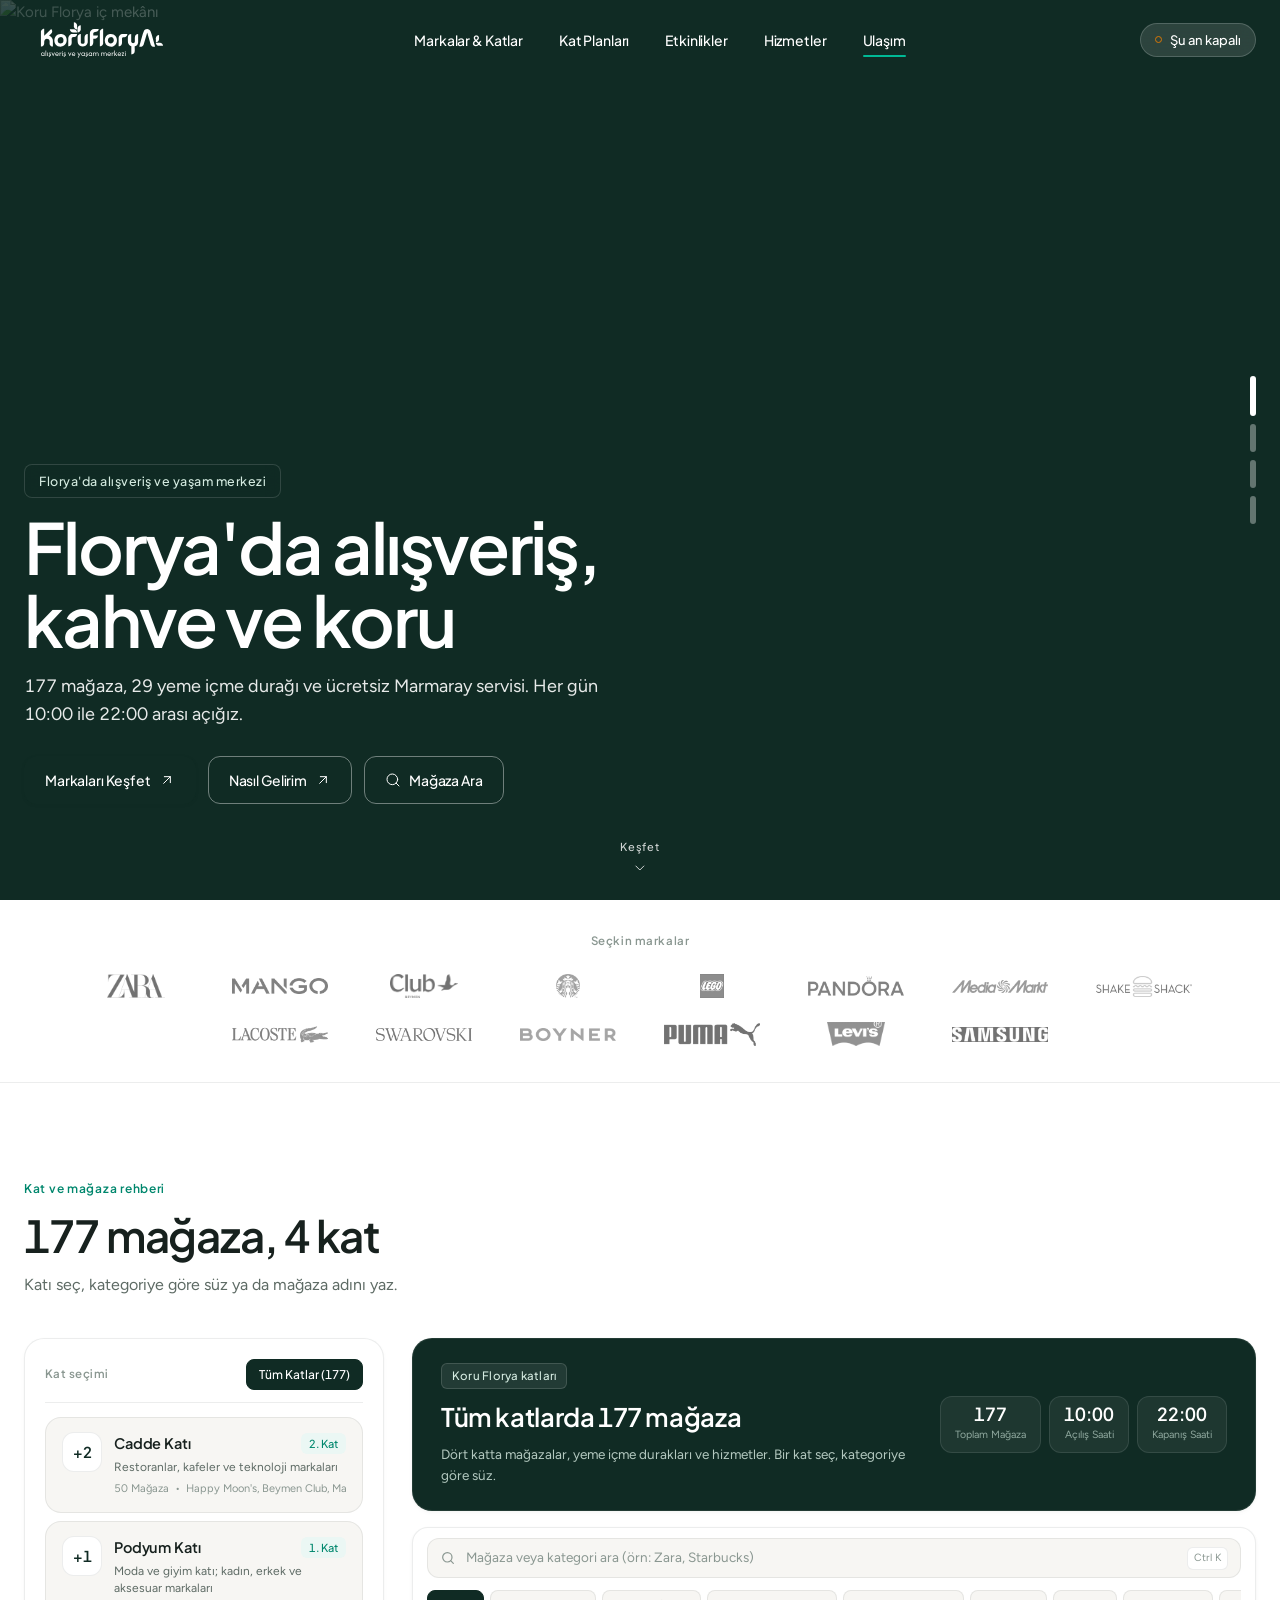
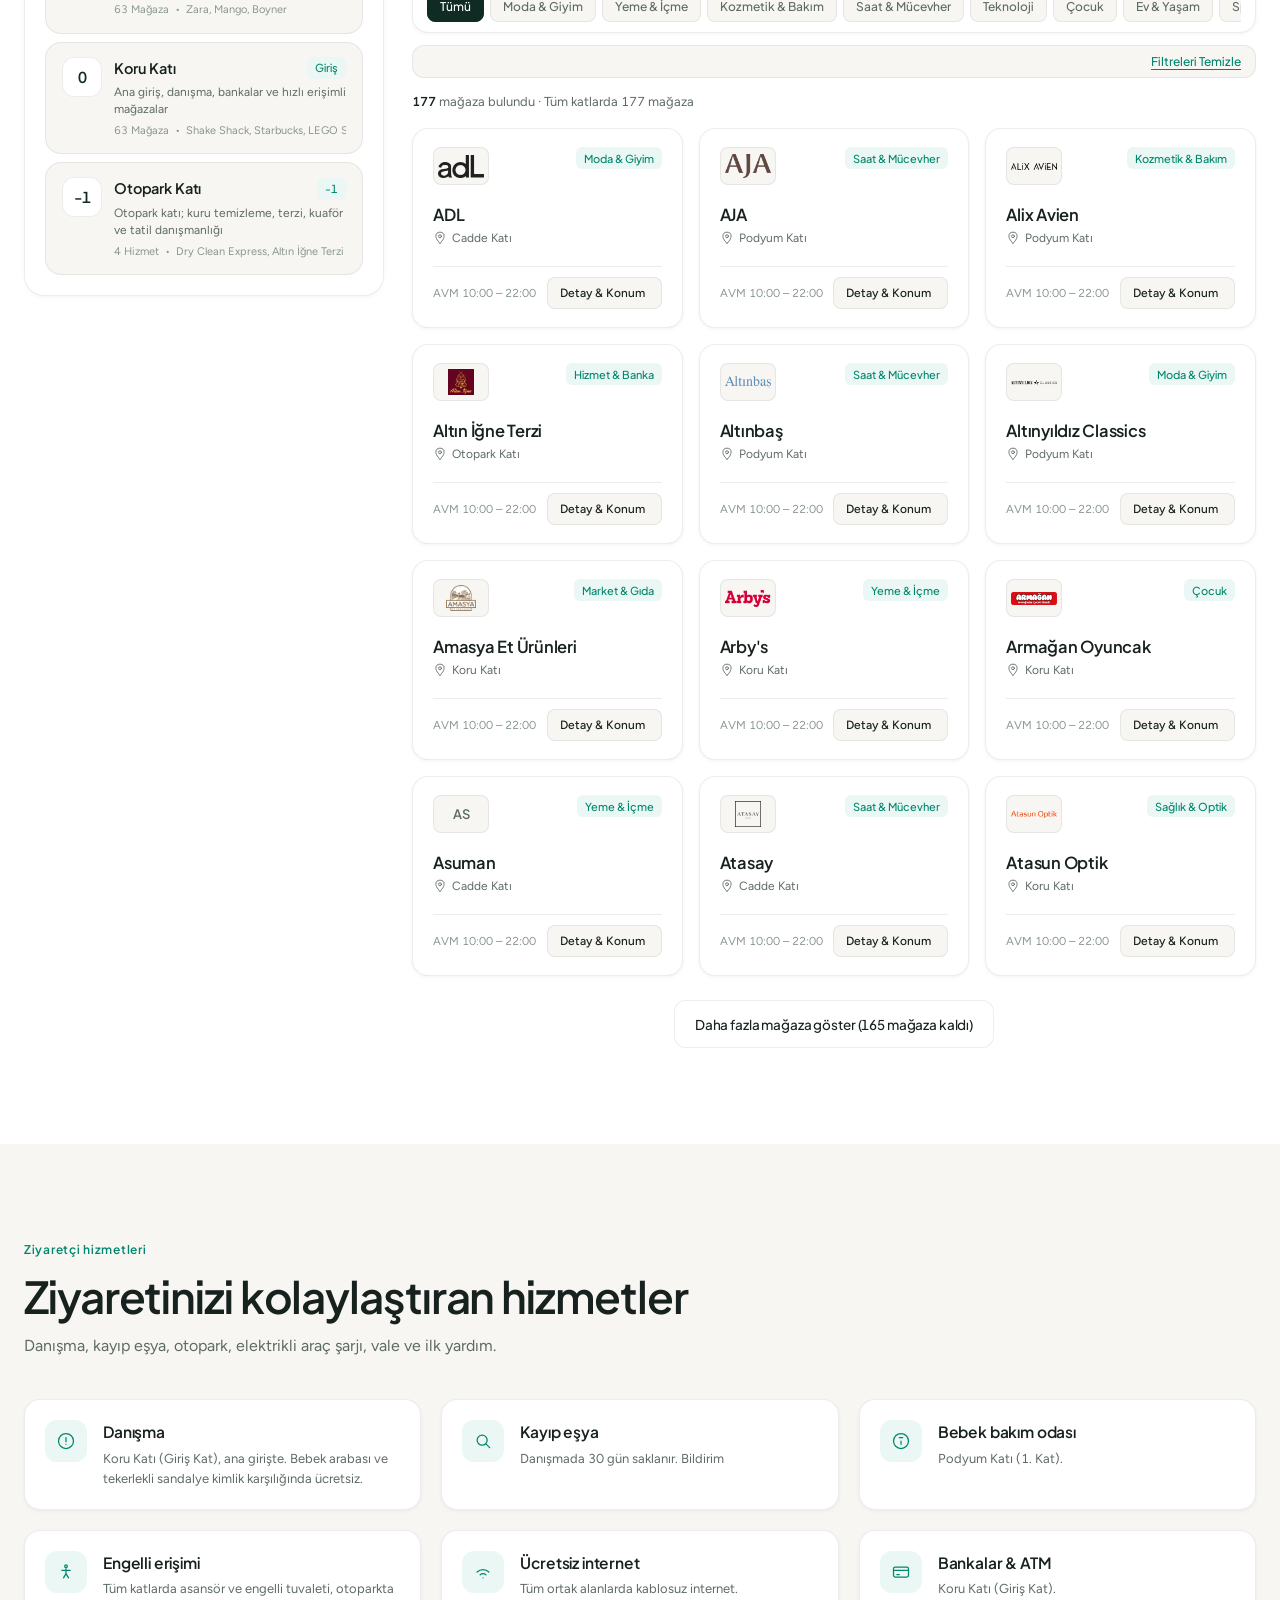
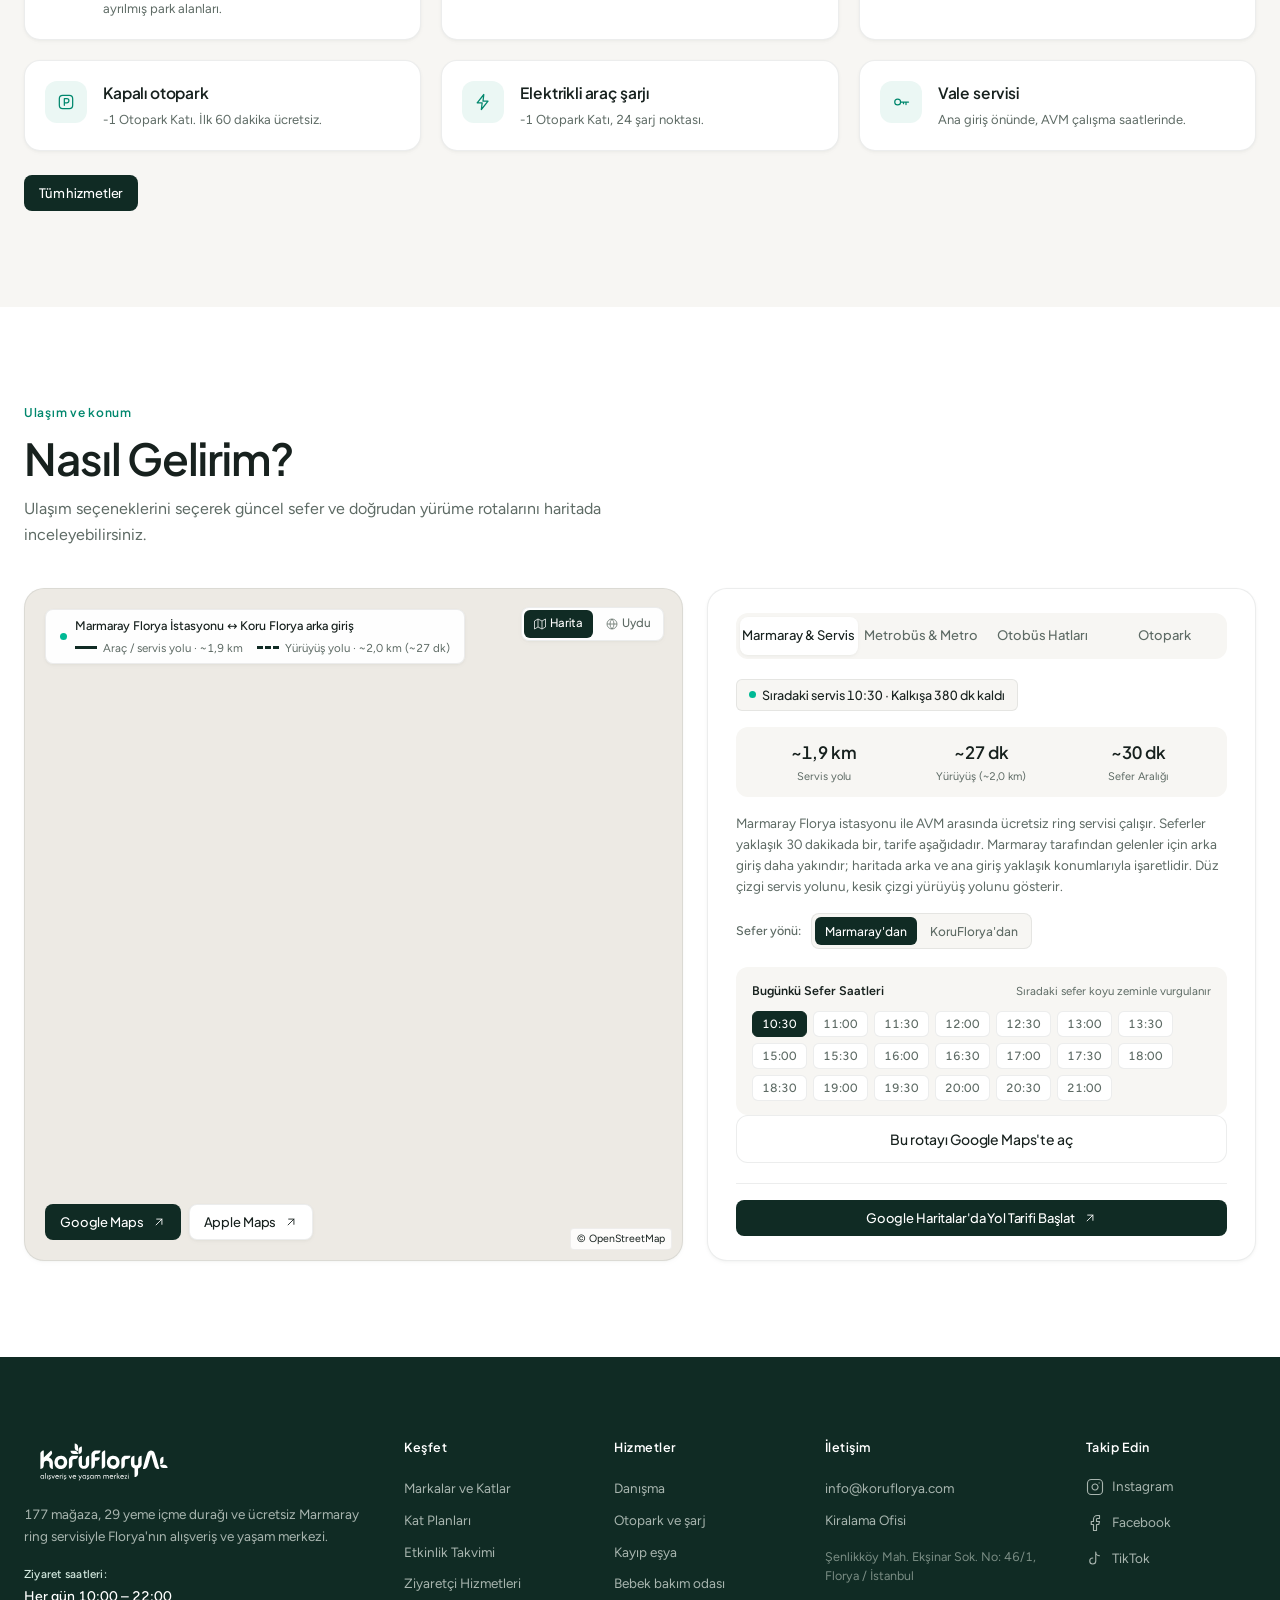
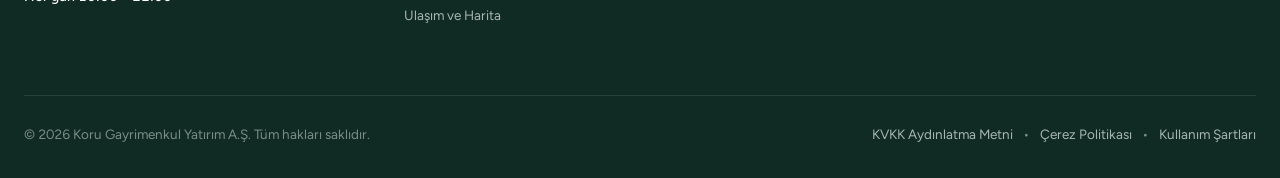
==== index.html @ 91c0d993 "feat(ui): add hero quick-search, mobile horizontal floor tabs, empty-state suggestions, and stage-ba" ====
<!DOCTYPE html>
<html lang="tr">
<head>
<meta charset="UTF-8" />
<meta name="viewport" content="width=device-width, initial-scale=1" />
<title>Koru Florya | Alışveriş ve Yaşam Merkezi</title>
<meta name="description" content="Florya'da 177 mağaza, 29 yeme içme durağı, kültür ve sanat etkinlikleri ve ücretsiz Marmaray servisi. Her gün 10:00 - 22:00 açık." />
<meta name="theme-color" content="#102B24" />
<link rel="icon" type="image/svg+xml" href="assets/logo/favicon.svg" />
<link rel="apple-touch-icon" href="assets/logo/koruflorya-icon-hq.png" />
<link rel="preconnect" href="https://fonts.googleapis.com" />
<link rel="preconnect" href="https://fonts.gstatic.com" crossorigin />
<link rel="preconnect" href="https://images.unsplash.com" crossorigin />
<link href="https://fonts.googleapis.com/css2?family=Plus+Jakarta+Sans:wght@500;600&family=Figtree:wght@400;500;600&display=swap" rel="stylesheet" />
<link rel="stylesheet" href="https://unpkg.com/leaflet@1.9.4/dist/leaflet.css" />
<link rel="stylesheet" href="assets/css/site.css" />
<!-- seo:start -->
<link rel="canonical" href="https://lavelty.github.io/my-project/" />
<meta property="og:site_name" content="Koru Florya" />
<meta property="og:locale" content="tr_TR" />
<meta property="og:type" content="website" />
<meta property="og:title" content="Koru Florya | Alışveriş ve Yaşam Merkezi" />
<meta property="og:description" content="Florya'da 177 mağaza, 29 yeme içme durağı, kültür ve sanat etkinlikleri ve ücretsiz Marmaray servisi. Her gün 10:00 - 22:00 açık." />
<meta property="og:url" content="https://lavelty.github.io/my-project/" />
<meta property="og:image" content="https://lavelty.github.io/my-project/assets/og/og-default.jpg" />
<meta property="og:image:width" content="1200" />
<meta property="og:image:height" content="630" />
<meta name="twitter:card" content="summary_large_image" />
<meta name="twitter:title" content="Koru Florya | Alışveriş ve Yaşam Merkezi" />
<meta name="twitter:description" content="Florya'da 177 mağaza, 29 yeme içme durağı, kültür ve sanat etkinlikleri ve ücretsiz Marmaray servisi. Her gün 10:00 - 22:00 açık." />
<meta name="twitter:image" content="https://lavelty.github.io/my-project/assets/og/og-default.jpg" />
<script type="application/ld+json">{"@context":"https://schema.org","@type":"ShoppingCenter","name":"Koru Florya","url":"https://lavelty.github.io/my-project/","logo":"https://lavelty.github.io/my-project/assets/logo/koruflorya-icon-hq.png","image":"https://lavelty.github.io/my-project/assets/og/og-default.jpg","description":"Florya’da alışveriş ve yaşam merkezi: mağazalar, yeme içme durakları, etkinlikler ve ücretsiz Marmaray ring servisi.","address":{"@type":"PostalAddress","streetAddress":"Şenlikköy Mahallesi, Ekşinar Sokak No: 46/1","addressLocality":"Bakırköy","addressRegion":"İstanbul","postalCode":"34153","addressCountry":"TR"},"geo":{"@type":"GeoCoordinates","latitude":40.9842677,"longitude":28.783451},"openingHoursSpecification":[{"@type":"OpeningHoursSpecification","dayOfWeek":["Monday","Tuesday","Wednesday","Thursday","Friday","Saturday","Sunday"],"opens":"10:00","closes":"22:00"}],"email":"info@koruflorya.com","sameAs":["https://www.instagram.com/koruflorya.avm/","https://www.facebook.com/korufloryaavm","https://www.tiktok.com/@korufloryaavm"]}</script>
<!-- seo:end -->
</head>
<body data-page="home">

<main id="main">
<!-- 1. HERO SECTION -->
<section class="hero" id="top" aria-label="Koru Florya Giriş">
  <div id="slides"></div>
  <span class="hero-end" id="heroEnd" aria-hidden="true"></span>
  <div class="dots" id="dots" role="group" aria-label="Slayt seç"></div>
  <div class="hero-in">
    <div class="wrap">
      <div class="hero-content">
        <span class="hero-eyebrow">Florya'da alışveriş ve yaşam merkezi</span>
        <h1 class="h hero-title">Florya'da alışveriş, kahve ve koru</h1>
        <p class="sub hero-sub" id="heroSub">177 mağaza, 29 yeme içme durağı ve ücretsiz Marmaray servisi. Her gün 10:00 ile 22:00 arası açığız.</p>
        <div class="hero-cta">
          <a class="btn btn-primary" href="#rehber" id="findBtn">Markaları Keşfet <svg class="arr" viewBox="0 0 24 24" fill="none" stroke="currentColor" stroke-width="1.5" stroke-linecap="round" stroke-linejoin="round" aria-hidden="true"><path d="M7 17 17 7M8 7h9v9"/></svg></a>
          <a class="btn btn-line" href="#ulasim">Nasıl Gelirim <svg class="arr" viewBox="0 0 24 24" fill="none" stroke="currentColor" stroke-width="1.5" stroke-linecap="round" stroke-linejoin="round" aria-hidden="true"><path d="M7 17 17 7M8 7h9v9"/></svg></a>
          <a class="btn btn-line" href="#rehber" id="heroSearchBtn" aria-label="Mağaza ara"><svg viewBox="0 0 24 24" width="16" height="16" fill="none" stroke="currentColor" stroke-width="1.5" stroke-linecap="round" stroke-linejoin="round" aria-hidden="true"><circle cx="11" cy="11" r="8"/><path d="m21 21-4.3-4.3"/></svg> Mağaza Ara</a>
        </div>
      </div>
    </div>
  </div>
  <a class="hero-scroll" href="#rehber" aria-label="Aşağı kaydır ve keşfet">
    <span>Keşfet</span>
    <svg viewBox="0 0 24 24" fill="none" stroke="currentColor" stroke-width="1.5" stroke-linecap="round" stroke-linejoin="round" aria-hidden="true"><path d="m6 9 6 6 6-6"/></svg>
  </a>
</section>

<!-- 2. BRAND STRIP -->
<div class="strip" aria-label="Öne çıkan markalar">
  <div class="wrap">
    <div class="strip-label">Seçkin markalar</div>
    <ul id="brandList"></ul>
  </div>
</div>

<!-- 3. KAT SEÇİMİ VE MAĞAZA REHBERİ -->
<section id="rehber" aria-labelledby="hRehber">
  <div class="wrap">
    <div class="sec-head">
      <div>
        <span class="eyebrow">Kat ve mağaza rehberi</span>
        <h2 class="h" id="hRehber">177 mağaza, 4 kat</h2>
        <p class="lead">Katı seç, kategoriye göre süz ya da mağaza adını yaz.</p>
      </div>
    </div>

    <div class="arch-explorer">
      <!-- Sol: Mimari Kat Kulesi -->
      <aside class="floor-tower" role="tablist" aria-label="Kat Seçimi">
        <div class="tower-header">
          <span class="tower-label">Kat seçimi</span>
          <button type="button" class="tower-all-btn on" data-f="all">Tüm Katlar (177)</button>
        </div>

        <div class="tower-stack">
          <!-- Cadde Katı (+2) -->
          <button type="button" class="tower-card" data-f="C" aria-pressed="false">
            <div class="tc-level">+2</div>
            <div class="tc-body">
              <div class="tc-top"><b>Cadde Katı</b><span class="tc-chip">2. Kat</span></div>
              <p>Restoranlar, kafeler ve teknoloji markaları</p>
              <div class="tc-meta"><span>50 Mağaza</span><span>•</span><span>Happy Moon's, Beymen Club, Massimo Dutti</span></div>
            </div>
          </button>

          <!-- Podyum Katı (+1) -->
          <button type="button" class="tower-card" data-f="P" aria-pressed="false">
            <div class="tc-level">+1</div>
            <div class="tc-body">
              <div class="tc-top"><b>Podyum Katı</b><span class="tc-chip">1. Kat</span></div>
              <p>Moda ve giyim katı; kadın, erkek ve aksesuar markaları</p>
              <div class="tc-meta"><span>63 Mağaza</span><span>•</span><span>Zara, Mango, Boyner</span></div>
            </div>
          </button>

          <!-- Koru Katı (0 Giriş) -->
          <button type="button" class="tower-card" data-f="K" aria-pressed="false">
            <div class="tc-level">0</div>
            <div class="tc-body">
              <div class="tc-top"><b>Koru Katı</b><span class="tc-chip">Giriş</span></div>
              <p>Ana giriş, danışma, bankalar ve hızlı erişimli mağazalar</p>
              <div class="tc-meta"><span>63 Mağaza</span><span>•</span><span>Shake Shack, Starbucks, LEGO Store</span></div>
            </div>
          </button>

          <!-- Otopark Katı (-1) -->
          <button type="button" class="tower-card" data-f="O" aria-pressed="false">
            <div class="tc-level">-1</div>
            <div class="tc-body">
              <div class="tc-top"><b>Otopark Katı</b><span class="tc-chip">-1</span></div>
              <p>Otopark katı; kuru temizleme, terzi, kuaför ve tatil danışmanlığı</p>
              <div class="tc-meta"><span>4 Hizmet</span><span>•</span><span>Dry Clean Express, Altın İğne Terzi</span></div>
            </div>
          </button>
        </div>
      </aside>

      <!-- Sağ: Aktif Kat Vitrini, Arama ve Filtreleme -->
      <div class="floor-stage">
        <!-- Aktif Kat Bannerı -->
        <div class="stage-banner" id="stageBanner">
          <div class="sb-info">
            <span class="sb-badge" id="sbBadge">Koru Florya Katları</span>
            <h3 id="sbTitle">Tüm katlarda 177 mağaza</h3>
            <p id="sbDesc">Dört katta mağazalar, yeme içme durakları ve hizmetler. Bir kat seç, kategoriye göre süz.</p>
          </div>
          <div class="sb-stats" id="sbStats">
            <div class="stat-pill"><b id="sbStoreCount">177</b><span>Toplam Mağaza</span></div>
            <div class="stat-pill"><b>10:00</b><span>Açılış Saati</span></div>
            <div class="stat-pill"><b>22:00</b><span>Kapanış Saati</span></div>
          </div>
        </div>

        <!-- Arama ve Çoklu Kategori Filtresi -->
        <div class="stage-filter-box">
          <div class="stage-search">
            <svg viewBox="0 0 24 24" fill="none" stroke="currentColor" stroke-width="1.8" stroke-linecap="round" aria-hidden="true"><circle cx="11" cy="11" r="7"/><path d="m20 20-4-4"/></svg>
            <input id="q" type="search" placeholder="Mağaza veya kategori ara (örn: Zara, Starbucks)" autocomplete="off" />
            <kbd id="kbd">Ctrl K</kbd>
          </div>
          <div class="stage-pills" id="pills" role="group" aria-label="Kategoriler"></div>
        </div>

        <!-- Aktif Filtre Etiketleri ve Sonuç Sayacı -->
        <div class="stage-active-filters" id="activeFiltersBar" hidden>
          <div class="af-list" id="afChips"></div>
          <button type="button" class="af-clear-all" id="afClearAll">Filtreleri Temizle</button>
        </div>

        <div class="stage-res-head">
          <span id="resText">177 mağaza listeleniyor</span>
          <button class="link" id="clearBtn" type="button" hidden>Tümünü Göster</button>
        </div>

        <!-- Mağaza Kartları Grid'i -->
        <div class="stage-grid" id="storeGrid" aria-live="polite"></div>

        <div class="stage-more">
          <button class="btn btn-outline" id="moreBtn" type="button" hidden>Daha fazla mağaza göster</button>
        </div>
      </div>
    </div>
  </div>
</section>



<!-- 5. HİZMETLER -->
<section id="etkinlikSeridi" aria-labelledby="hEtk">
  <div class="wrap">
    <div class="sec-head">
      <div>
        <span class="eyebrow">Etkinlikler</span>
        <h2 class="h" id="hEtk">Yaklaşan etkinlikler</h2>
      </div>
      <a class="btn btn-outline" href="etkinlikler.html">Tüm etkinlikler</a>
    </div>
    <div class="ecards" id="homeEvents"></div>
  </div>
</section>

<section class="bg-lime" id="hizmetler" aria-labelledby="hHizmet">
  <div class="wrap">
    <div class="sec-head">
      <div>
        <span class="eyebrow">Ziyaretçi hizmetleri</span>
        <h2 class="h" id="hHizmet">Ziyaretinizi kolaylaştıran hizmetler</h2>
        <p class="lead">Danışma, kayıp eşya, otopark, elektrikli araç şarjı, vale ve ilk yardım.</p>
      </div>
    </div>

    <div class="services-compact-grid">
      <div class="srv-compact-card">
        <div class="srv-ic"><svg viewBox="0 0 24 24" fill="none" stroke="currentColor" stroke-width="1.5" stroke-linecap="round" stroke-linejoin="round" aria-hidden="true"><path d="M12 21a9 9 0 1 0 0-18 9 9 0 0 0 0 18z"/><path d="M12 8v5M12 16h.01"/></svg></div>
        <div>
          <h4>Danışma</h4>
          <p>Koru Katı (Giriş Kat), ana girişte. Bebek arabası ve tekerlekli sandalye kimlik karşılığında ücretsiz.</p>
        </div>
      </div>
      <div class="srv-compact-card">
        <div class="srv-ic"><svg viewBox="0 0 24 24" fill="none" stroke="currentColor" stroke-width="1.5" stroke-linecap="round" stroke-linejoin="round" aria-hidden="true"><circle cx="11" cy="11" r="6"/><path d="m20 20-4.5-4.5"/></svg></div>
        <div>
          <h4>Kayıp eşya</h4>
          <p>Danışmada 30 gün saklanır. <a href="kayip-esya.html">Bildirim</a></p>
        </div>
      </div>
      <div class="srv-compact-card">
        <div class="srv-ic"><svg viewBox="0 0 24 24" fill="none" stroke="currentColor" stroke-width="1.5" stroke-linecap="round" stroke-linejoin="round" aria-hidden="true"><path d="M12 21a9 9 0 1 0 0-18 9 9 0 0 0 0 18z"/><path d="M10 8h4M12 12v4"/></svg></div>
        <div>
          <h4>Bebek bakım odası</h4>
          <p>Podyum Katı (1. Kat).</p>
        </div>
      </div>
      <div class="srv-compact-card">
        <div class="srv-ic"><svg viewBox="0 0 24 24" fill="none" stroke="currentColor" stroke-width="1.5" stroke-linecap="round" stroke-linejoin="round" aria-hidden="true"><circle cx="12" cy="5" r="1.6"/><path d="M12 8v6l3 5M12 14l-3 5M7 10h10"/></svg></div>
        <div>
          <h4>Engelli erişimi</h4>
          <p>Tüm katlarda asansör ve engelli tuvaleti, otoparkta ayrılmış park alanları.</p>
        </div>
      </div>
      <div class="srv-compact-card">
        <div class="srv-ic"><svg viewBox="0 0 24 24" fill="none" stroke="currentColor" stroke-width="1.5" stroke-linecap="round" stroke-linejoin="round" aria-hidden="true"><path d="M5 12a10 10 0 0 1 14 0M8.5 15.5a5 5 0 0 1 7 0M12 19h.01"/></svg></div>
        <div>
          <h4>Ücretsiz internet</h4>
          <p>Tüm ortak alanlarda kablosuz internet.</p>
        </div>
      </div>
      <div class="srv-compact-card">
        <div class="srv-ic"><svg viewBox="0 0 24 24" fill="none" stroke="currentColor" stroke-width="1.5" stroke-linecap="round" stroke-linejoin="round" aria-hidden="true"><rect x="3" y="6" width="18" height="12" rx="2"/><path d="M3 10h18M7 15h3"/></svg></div>
        <div>
          <h4>Bankalar &amp; ATM</h4>
          <p>Koru Katı (Giriş Kat).</p>
        </div>
      </div>
      <div class="srv-compact-card">
        <div class="srv-ic"><svg viewBox="0 0 24 24" fill="none" stroke="currentColor" stroke-width="1.5" stroke-linecap="round" stroke-linejoin="round" aria-hidden="true"><rect x="4" y="4" width="16" height="16" rx="4"/><path d="M10 16V8h3a2.5 2.5 0 0 1 0 5h-3"/></svg></div>
        <div>
          <h4>Kapalı otopark</h4>
          <p>-1 Otopark Katı. İlk 60 dakika ücretsiz.</p>
        </div>
      </div>
      <div class="srv-compact-card">
        <div class="srv-ic"><svg viewBox="0 0 24 24" fill="none" stroke="currentColor" stroke-width="1.5" stroke-linecap="round" stroke-linejoin="round" aria-hidden="true"><path d="M13 3 5 13h6l-1 8 8-10h-6z"/></svg></div>
        <div>
          <h4>Elektrikli araç şarjı</h4>
          <p>-1 Otopark Katı, 24 şarj noktası.</p>
        </div>
      </div>
      <div class="srv-compact-card">
        <div class="srv-ic"><svg viewBox="0 0 24 24" fill="none" stroke="currentColor" stroke-width="1.5" stroke-linecap="round" stroke-linejoin="round" aria-hidden="true"><circle cx="8" cy="12" r="3.5"/><path d="M11.5 12H21M18 12v3M15 12v2"/></svg></div>
        <div>
          <h4>Vale servisi</h4>
          <p>Ana giriş önünde, AVM çalışma saatlerinde.</p>
        </div>
      </div>
    </div>
    <p style="margin-top:24px"><a class="btn btn-dark btn-sm" href="hizmetler.html">Tüm hizmetler</a></p>
  </div>
</section>

<!-- 6. ULAŞIM TERMİNALİ VE HARİTA -->
<section id="ulasim" aria-labelledby="hUlasim">
  <div class="wrap">
    <div class="sec-head">
      <div>
        <span class="eyebrow">Ulaşım ve konum</span>
        <h2 class="h" id="hUlasim">Nasıl Gelirim?</h2>
        <p class="lead">Ulaşım seçeneklerini seçerek güncel sefer ve doğrudan yürüme rotalarını haritada inceleyebilirsiniz.</p>
      </div>
    </div>

    <div class="transit-hub-layout">
      <!-- Sol Harita -->
      <div class="map" id="map" role="img" aria-label="Koru Florya ulaşım haritası">
        <div class="map-canvas" id="mapCanvas"></div>
        <div class="map-theme-toggle" role="group" aria-label="Harita teması">
          <button type="button" class="mt-btn on" data-map-theme="street" title="Standart Sokak Haritası">
            <svg viewBox="0 0 24 24" fill="none" stroke="currentColor" stroke-width="1.5" width="13" height="13"><polygon points="1 6 1 22 8 18 16 22 23 18 23 2 16 6 8 2 1 6"/><line x1="8" y1="2" x2="8" y2="18"/><line x1="16" y1="6" x2="16" y2="22"/></svg>
            Harita
          </button>
          <button type="button" class="mt-btn" data-map-theme="satellite" title="Uydu ve Hava Fotoğrafı">
            <svg viewBox="0 0 24 24" fill="none" stroke="currentColor" stroke-width="1.5" width="13" height="13"><circle cx="12" cy="12" r="10"/><path d="M12 2a14.5 14.5 0 0 0 0 20M12 2a14.5 14.5 0 0 1 0 20M2 12h20"/></svg>
            Uydu
          </button>
        </div>
        <div class="map-leg" id="mapLeg">
          <span class="dot"></span>
          <div class="ml-body">
            <span id="mapLegText">Marmaray Florya İstasyonu ↔ Koru Florya arka giriş</span>
            <div class="ml-key" id="mapKey"><span class="mk mk-drive"><i></i>Araç / servis yolu · ~1,9 km</span><span class="mk mk-walk"><i></i>Yürüyüş yolu · ~2,0 km (~27 dk)</span></div>
          </div>
        </div>
        <div class="map-attr" id="mapAttr"><a href="https://www.openstreetmap.org/copyright" target="_blank" rel="noopener">© OpenStreetMap</a></div>
        <div class="map-actions">
          <a class="btn btn-dark btn-sm" target="_blank" rel="noopener" href="https://www.google.com/maps/dir/?api=1&destination=Koru+Florya+Al%C4%B1%C5%9Fveri%C5%9F+ve+Ya%C5%9Fam+Merkezi" id="gmaps">Google Maps <svg class="arr" viewBox="0 0 24 24" fill="none" stroke="currentColor" stroke-width="1.5" stroke-linecap="round" stroke-linejoin="round" aria-hidden="true"><path d="M7 17 17 7M8 7h9v9"/></svg></a>
          <a class="btn btn-light btn-sm" target="_blank" rel="noopener" href="https://maps.apple.com/?q=Koru+Florya&ll=40.9842677,28.7834510" id="amaps">Apple Maps <svg class="arr" viewBox="0 0 24 24" fill="none" stroke="currentColor" stroke-width="1.5" stroke-linecap="round" stroke-linejoin="round" aria-hidden="true"><path d="M7 17 17 7M8 7h9v9"/></svg></a>
        </div>
      </div>

      <!-- Sağ Konsol -->
      <div class="transit-panel">
        <div class="transit-tabs" role="tablist">
          <button class="t-tab on" type="button" data-route="shuttle">Marmaray &amp; Servis</button>
          <button class="t-tab" type="button" data-route="metro">Metrobüs &amp; Metro</button>
          <button class="t-tab" type="button" data-route="bus">Otobüs Hatları</button>
          <button class="t-tab" type="button" data-route="car">Otopark</button>
        </div>

        <div class="transit-content">
          <!-- 1. Shuttle Tab -->
          <div class="t-pane on" id="tp-shuttle">
            <div class="t-live-badge">
              <span class="dot" id="shDot"></span>
              <span id="shBadge">Sıradaki servis hesaplanıyor...</span>
            </div>
            <div class="route-summary-box">
              <div class="rs-item"><b>~1,9 km</b><span>Servis yolu</span></div>
              <div class="rs-item"><b>~27 dk</b><span>Yürüyüş (~2,0 km)</span></div>
              <div class="rs-item"><b>~30 dk</b><span>Sefer Aralığı</span></div>
            </div>
            <p class="t-desc">Marmaray Florya istasyonu ile AVM arasında ücretsiz ring servisi çalışır. Seferler yaklaşık 30 dakikada bir, tarife aşağıdadır. Marmaray tarafından gelenler için arka giriş daha yakındır; haritada arka ve ana giriş yaklaşık konumlarıyla işaretlidir. Düz çizgi servis yolunu, kesik çizgi yürüyüş yolunu gösterir.</p>
            <div class="sw-wrapper">
              <span class="sw-label">Sefer yönü:</span>
              <div class="sw" role="group" aria-label="Servis yönü">
                <button type="button" data-d="MF" aria-pressed="true">Marmaray'dan</button>
                <button type="button" data-d="KF" aria-pressed="false">KoruFlorya'dan</button>
              </div>
            </div>
            <div class="timetable-box">
              <div class="times-head"><span>Bugünkü Sefer Saatleri</span><small>Sıradaki sefer koyu zeminle vurgulanır</small></div>
              <div class="times" id="shTimes"></div>
            </div>
          </div>

          <!-- 2. Metrobüs Tab -->
          <div class="t-pane" id="tp-metro">
            <div class="t-live-badge">
              <span class="dot"></span>
              <span>Cennet – Koru Florya durağı</span>
            </div>
            <div class="route-summary-box">
              <div class="rs-item"><b>Cennet</b><span>Metrobüs durağı</span></div>
              <div class="rs-item"><b>Doğrudan</b><span>AVM bağlantısı</span></div>
              <div class="rs-item"><b>M1A</b><span>Yenibosna durağı</span></div>
            </div>
            <p class="t-desc">Metrobüs durağından AVM'ye doğrudan bağlantı sağlanır. M1A metro için Yenibosna durağı kullanılır. Haritadaki konum yaklaşıktır.</p>
            <div class="t-route-item">
              <div class="t-route-icon"><svg viewBox="0 0 24 24" fill="none" stroke="currentColor" stroke-width="1.5"><rect x="4" y="4" width="16" height="13" rx="2"/><path d="M4 11h16M7 20v-3M17 20v-3"/></svg></div>
              <div>
                <h4>Metrobüs: Cennet – Koru Florya durağı</h4>
                <p>Metrobüs durağından AVM'ye doğrudan bağlantı sağlanır.</p>
              </div>
            </div>
            <div class="t-route-item">
              <div class="t-route-icon"><svg viewBox="0 0 24 24" fill="none" stroke="currentColor" stroke-width="1.5"><path d="M12 2v20M5 12h14"/></svg></div>
              <div>
                <h4>M1A metro</h4>
                <p>Yenibosna durağı.</p>
              </div>
            </div>
          </div>

          <!-- 3. Otobüs Tab -->
          <div class="t-pane" id="tp-bus">
            <div class="t-live-badge">
              <span class="dot"></span>
              <span>Koru Florya durağı, ana giriş önü</span>
            </div>
            <div class="route-summary-box">
              <div class="rs-item"><b>~90 m</b><span>Yürüme</span></div>
              <div class="rs-item"><b>3 hat</b><span>İETT</span></div>
              <div class="rs-item"><b>Ana giriş</b><span>Durak konumu</span></div>
            </div>
            <p class="t-desc">Otobüs durağı doğrudan ana girişin önündedir. Haritadaki konum yaklaşıktır.</p>
            <div class="bus-lines">
              <div class="b-line"><span class="b-code">73</span><div class="b-info"><b>Koru Florya durağı</b><small>Ana giriş önünde</small></div></div>
              <div class="b-line"><span class="b-code">73F</span><div class="b-info"><b>Koru Florya durağı</b><small>Ana giriş önünde</small></div></div>
              <div class="b-line"><span class="b-code">98</span><div class="b-info"><b>Koru Florya durağı</b><small>Ana giriş önünde</small></div></div>
            </div>
          </div>

          <!-- 4. Otopark Tab -->
          <div class="t-pane" id="tp-car">
            <div class="t-live-badge">
              <span class="dot"></span>
              <span>Otopark Katı (-1)</span>
            </div>
            <div class="car-features">
              <div class="cf-item"><b>Otopark</b><p>-1 Otopark Katı'nda otopark bulunur.</p></div>
              <div class="cf-item"><b>Navigasyon adresi</b><p>Şenlikköy Mah. Ekşinar Sok. No: 46/1, Bakırköy / İstanbul</p></div>
            </div>
          </div>
          <a class="btn btn-outline sm-btn" id="routeGmaps" target="_blank" rel="noopener" href="https://www.google.com/maps/dir/?api=1&origin=40.972898,28.787609&destination=40.9836,28.7841&travelmode=walking">Bu rotayı Google Maps'te aç</a>
        </div>

        <div class="transit-footer">
          <a class="btn btn-dark btn-sm w-full" id="transitActionBtn" target="_blank" rel="noopener" href="https://www.google.com/maps/dir/?api=1&destination=Koru+Florya+Al%C4%B1%C5%9Fveri%C5%9F+ve+Ya%C5%9Fam+Merkezi">Google Haritalar'da Yol Tarifi Başlat <svg class="arr" viewBox="0 0 24 24" fill="none" stroke="currentColor" stroke-width="1.5" stroke-linecap="round" stroke-linejoin="round" aria-hidden="true"><path d="M7 17 17 7M8 7h9v9"/></svg></a>
        </div>
      </div>
    </div>
  </div>
</section>
</main>

<!-- MAĞAZA DETAY PENCERESİ (STORE QUICK-VIEW MODAL) -->
<dialog id="storeModal" class="store-modal">
  <div class="store-modal-box">
    <button type="button" class="sm-close" id="smClose" aria-label="Pencereyi kapat">&times;</button>
    <div class="sm-head">
      <div class="sm-logo" id="smLogo"></div>
      <div class="sm-title-group">
        <h3 id="smName">Mağaza Adı</h3>
        <p id="smFloor" class="sm-meta">Kat Bilgisi</p>
      </div>
    </div>
    <div class="sm-body">
      <div class="sm-info-row">
        <span>Kategori</span>
        <b id="smCat">Moda &amp; Giyim</b>
      </div>
      <div class="sm-info-row">
        <span>Çalışma Saatleri</span>
        <b>Her gün 10:00 – 22:00</b>
      </div>
      <div class="sm-info-row">
        <span>Konum &amp; Erişim</span>
        <b id="smLoc">Koru Florya AVM</b>
      </div>
      <div class="sm-info-row" id="smPhoneRow" hidden>
        <span>İletişim &amp; Bilgi</span>
        <b id="smPhone"></b>
      </div>
      <p id="smDesc" class="sm-desc">Açıklama</p>
    </div>
    <div class="sm-actions">
      <a class="btn btn-outline sm-btn" id="smPage" href="#">Mağaza sayfasına git</a>
      <a class="btn btn-primary sm-btn" id="smDir" target="_blank" rel="noopener" href="#">Google Haritalar'da Aç <svg class="arr" viewBox="0 0 24 24" fill="none" stroke="currentColor" stroke-width="1.8" stroke-linecap="round" stroke-linejoin="round" aria-hidden="true"><path d="M7 17 17 7M8 7h9v9"/></svg></a>
    </div>
  </div>
</dialog>

<script src="https://unpkg.com/leaflet@1.9.4/dist/leaflet.js"></script>
<script src="assets/js/stores.js"></script>
<script src="assets/js/events.js"></script>
<script src="assets/js/data.js"></script>
<script src="assets/js/cards.js"></script>
<script src="assets/js/chrome.js"></script>
<script src="assets/js/home.js"></script>
</body>
</html>
---- assets/css/site.css ----
/* Koru Florya AVM - Unslopped Craft Design System */
:root{
  --brand-dark:#102B24;       /* Derin orman yeşili ana zemin */
  --brand-dark-soft:#173830;
  --brand-turq:#00B995;       /* Zümrüt vurgu */
  --brand-turq-hover:#009E7F;
  --brand-turq-text:#00876D;  /* Açık zemin için kontrastlı vurgu */
  --brand-turq-light:#EBF7F4;
  --bg-light:#F7F6F3;         /* Doğal kireçtaşı arka plan */
  --bg-card:#FFFFFF;          /* Kart ve yüzey rengi */
  --bg-raised:#F0EEEA;        /* İkincil yüzey / buton arka planı */
  --text-main:#17211E;        /* Ana metin */
  --text-muted:#5E6B65;       /* İkincil metin */
  --text-subtle:#8A9791;      /* Açıklama ve meta metin */
  --border-light:rgba(23,33,30,.08);
  --border-subtle:rgba(23,33,30,.05);
  --border-dark:rgba(255,255,255,.10);
  --shadow-sm:0 1px 3px rgba(16,43,36,.04), 0 2px 6px rgba(16,43,36,.02);
  --shadow-md:0 4px 16px -2px rgba(16,43,36,.06), 0 2px 4px rgba(16,43,36,.02);
  --shadow-lg:0 12px 32px -6px rgba(16,43,36,.08), 0 4px 8px rgba(16,43,36,.02);
  --shadow-xl:0 20px 48px -10px rgba(16,43,36,.12);
  --radius-xs:6px;
  --radius-sm:8px;
  --radius-md:12px;
  --radius-lg:16px;
  --radius-xl:20px;
  --radius-pill:999px;
  --font-h:'Plus Jakarta Sans',system-ui,-apple-system,sans-serif;
  --font-b:'Figtree',system-ui,-apple-system,sans-serif;
  --ease:cubic-bezier(.22,1,.36,1);
}

/* Custom architectural scrollbar */
::-webkit-scrollbar{width:8px;height:8px}
::-webkit-scrollbar-track{background:var(--bg-light)}
::-webkit-scrollbar-thumb{background:#CBD5D0;border-radius:var(--radius-pill);border:2px solid var(--bg-light)}
::-webkit-scrollbar-thumb:hover{background:var(--text-subtle)}
*{scrollbar-width:thin;scrollbar-color:#CBD5D0 var(--bg-light);box-sizing:border-box;margin:0;padding:0}

html{scroll-behavior:smooth;scroll-padding-top:88px}
body{font-family:var(--font-b);font-size:15px;line-height:1.6;background:var(--bg-card);color:var(--text-main);-webkit-font-smoothing:antialiased;overflow-x:hidden;font-variant-numeric:tabular-nums}
a{color:inherit;text-decoration:none}
button,input{font:inherit;color:inherit}
ul{list-style:none}
img{display:block;max-width:100%}
::selection{background:var(--brand-turq);color:#fff}
:focus-visible{outline:2px solid var(--brand-turq);outline-offset:2px;border-radius:var(--radius-xs)}
.sr{position:absolute;width:1px;height:1px;overflow:hidden;clip:rect(0 0 0 0)}
.skip{position:absolute;left:-999px;top:8px;z-index:400;background:var(--brand-dark);color:#fff;padding:8px 16px;border-radius:var(--radius-sm)}
.skip:focus{left:8px}

.wrap{width:min(1280px,100% - 48px);margin-inline:auto}
.h{font-family:var(--font-h);font-weight:600;line-height:1.12;letter-spacing:-.025em}
h2.h{font-size:clamp(28px,3.5vw,44px);color:var(--text-main)}
.eyebrow{display:block;font-family:var(--font-h);font-weight:600;font-size:12px;letter-spacing:.06em;color:var(--brand-turq-text);margin-bottom:12px}
.lead{color:var(--text-muted);font-size:16px;line-height:26px;max-width:38rem;margin-top:12px}
section{padding:96px 0}
.bg-lime{background:var(--bg-light)}
.sec-head{display:flex;justify-content:space-between;align-items:flex-end;gap:24px;flex-wrap:wrap;margin-bottom:40px}

/* Balanced buttons on 4px grid & nested radius */
.btn{display:inline-flex;align-items:center;justify-content:center;gap:8px;height:48px;padding:0 20px;border-radius:var(--radius-md);font-family:var(--font-h);font-weight:500;font-size:14px;letter-spacing:-.01em;border:1px solid transparent;cursor:pointer;white-space:nowrap;transition:background-color .16s var(--ease),color .16s var(--ease),border-color .16s var(--ease),transform .16s var(--ease),box-shadow .16s var(--ease)}
.btn:active{transform:scale(.98)}
.btn .arr{width:16px;height:16px;flex:none;transition:transform .16s var(--ease)}
.btn:hover .arr{transform:translate(2px,-2px)}
.btn-primary{background:var(--brand-dark);color:#fff;border-color:var(--brand-dark);box-shadow:0 1px 3px rgba(16,43,36,.12)}
.btn-primary:hover{background:var(--brand-dark-soft);border-color:var(--brand-dark-soft)}
.btn-dark{background:var(--brand-dark);color:#fff}
.btn-dark:hover{background:var(--brand-dark-soft)}
.btn-light{background:#fff;color:var(--text-main);border-color:var(--border-light);box-shadow:var(--shadow-sm)}
.btn-light:hover{background:var(--bg-light);border-color:rgba(23,33,30,.12)}
.btn-line{border-color:rgba(255,255,255,.4);background:transparent;color:#fff}
.btn-line:hover{background:rgba(255,255,255,.1);border-color:#fff}
.btn-outline{border-color:var(--border-light);background:#fff;color:var(--text-main)}
.btn-outline:hover{border-color:var(--text-main);background:var(--bg-light)}
.btn-sm{height:36px;padding:0 14px;font-size:13px;border-radius:var(--radius-sm)}
.btn-sm .arr{width:14px;height:14px}
.w-full{width:100%}

/* ========================================================
   4. NAVBAR – ARCHITECTURAL & BALANCED
   ======================================================== */
.nav{position:fixed;inset:0 0 auto;z-index:100;color:#fff;background:transparent;-webkit-backdrop-filter:none;backdrop-filter:none;border-bottom:1px solid transparent;transition:background-color .2s var(--ease),backdrop-filter .2s var(--ease),border-color .2s var(--ease),color .2s var(--ease),box-shadow .2s var(--ease)}
.nav .wrap{display:flex;align-items:center;justify-content:space-between;gap:24px;height:80px}
.nav.solid{background:rgba(255,255,255,.98);color:var(--text-main);-webkit-backdrop-filter:blur(16px);backdrop-filter:blur(16px);border-bottom-color:var(--border-light);box-shadow:var(--shadow-sm)}

.brand{position:relative;display:block;width:156px;height:48px;flex:none}
.brand img{position:absolute;inset:0;width:100%;height:100%;object-fit:contain;transition:opacity .2s var(--ease)}
.brand .logo-d{opacity:0}
.nav.solid .brand .logo-w{opacity:0}
.nav.solid .brand .logo-d{opacity:1}

.links{display:flex;align-items:center;gap:4px}
.links a{position:relative;padding:8px 16px;border-radius:var(--radius-sm);font-family:var(--font-h);font-weight:500;font-size:14px;letter-spacing:-.01em;transition:color .16s var(--ease),background-color .16s var(--ease)}
.links a:hover{background:rgba(255,255,255,.12)}
.nav.solid .links a:hover{background:var(--bg-light)}
.links a::after{content:"";position:absolute;bottom:2px;left:16px;right:16px;height:2px;background:var(--brand-turq);border-radius:var(--radius-pill);transform:scaleX(0);transition:transform .16s var(--ease)}
.links a.active::after, .links a:hover::after{transform:scaleX(1)}

.nav-r{display:flex;align-items:center;gap:16px}
.live{display:flex;align-items:center;gap:8px;font-size:13px;font-weight:500;font-family:var(--font-h);white-space:nowrap;padding:6px 14px;border-radius:var(--radius-pill);background:rgba(255,255,255,.12);border:1px solid rgba(255,255,255,.18);backdrop-filter:blur(8px)}
.nav.solid .live{background:var(--bg-light);border-color:var(--border-light);color:var(--text-main)}
.dot{width:7px;height:7px;border-radius:50%;background:var(--brand-turq);flex:none;opacity:1}
.dot.off{background:transparent;border:1.5px solid #D97706}

.menu-btn{display:none;align-items:center;gap:8px;border:1px solid currentColor;background:none;border-radius:var(--radius-sm);height:36px;padding:0 14px;font-family:var(--font-h);font-weight:500;font-size:13px;cursor:pointer}

/* ========================================================
   5. HERO SECTION & BRAND STRIP
   ======================================================== */
.hero{position:relative;height:min(100svh,960px);min-height:680px;color:#fff;overflow:hidden;background:var(--brand-dark);padding:0}
.hero-end{position:absolute;left:0;top:100%;width:1px;height:1px;pointer-events:none}
.slide{position:absolute;inset:0;opacity:0;transition:opacity .8s var(--ease);pointer-events:none}
.slide.on{opacity:1}
.slide img{width:100%;height:100%;object-fit:cover;transform:scale(1.02);transition:transform 6s ease-out}
.slide.on img{transform:scale(1)}

.hero::after{content:"";position:absolute;inset:0;background:linear-gradient(90deg,rgba(16,43,36,.65) 0%,rgba(16,43,36,.12) 60%),linear-gradient(180deg,rgba(16,43,36,.5) 0%,rgba(16,43,36,.06) 25%,rgba(16,43,36,.3) 60%,rgba(16,43,36,.88) 100%);pointer-events:none}
.hero-in{position:absolute;inset:0;z-index:2;display:flex;flex-direction:column;justify-content:flex-end;padding-bottom:96px}
.hero-in .wrap{position:relative}

.hero-content{max-width:44rem}
.hero-eyebrow{display:inline-block;font-family:var(--font-h);font-size:12.5px;font-weight:500;letter-spacing:.04em;color:#D5EBE1;margin-bottom:12px;background:rgba(16,43,36,.6);padding:6px 14px;border-radius:var(--radius-sm);border:1px solid rgba(255,255,255,.14);backdrop-filter:blur(8px)}
.hero h1{font-size:clamp(40px,5.5vw,72px);line-height:1.04;letter-spacing:-.03em;color:#fff}
.hero p.sub{font-size:18px;line-height:28px;margin-top:16px;max-width:36rem;color:rgba(255,255,255,.9)}
.hero-cta{display:flex;gap:12px;flex-wrap:wrap;margin-top:28px}

.dots{display:flex;gap:8px;position:absolute;right:max(24px,calc((100% - 1280px)/2));top:50%;transform:translateY(-50%);flex-direction:column;z-index:3}
.dots button{width:6px;height:28px;border-radius:var(--radius-pill);border:0;background:rgba(255,255,255,.35);cursor:pointer;transition:background-color .2s var(--ease),height .25s var(--ease)}
.dots button[aria-current=true]{background:#fff;height:40px}

.hero-scroll{position:absolute;bottom:24px;left:50%;transform:translateX(-50%);z-index:10;display:flex;flex-direction:column;align-items:center;gap:4px;color:#fff;font-family:var(--font-h);font-size:11px;font-weight:500;letter-spacing:.08em;opacity:.8;transition:opacity .2s var(--ease),transform .2s var(--ease)}
.hero-scroll:hover{opacity:1;transform:translateX(-50%) translateY(2px)}
.hero-scroll svg{width:16px;height:16px}

/* Brand Strip */
.strip{background:var(--bg-card);border-bottom:1px solid var(--border-light);padding:32px 0}
.strip-label{font-family:var(--font-h);font-size:11.5px;font-weight:600;letter-spacing:.05em;color:var(--text-subtle);text-align:center;margin-bottom:20px}
.strip ul{display:flex;flex-wrap:wrap;justify-content:center;align-items:center;gap:16px 40px}
.strip li{display:flex;align-items:center;justify-content:center;width:104px;height:32px}
.strip img{max-height:24px;max-width:96px;width:auto;height:auto;object-fit:contain;filter:grayscale(1);opacity:.55;transition:filter .2s var(--ease),opacity .2s var(--ease)}
.strip li:hover img{filter:none;opacity:1}

/* ========================================================
   6. KAT SEÇİMİ & ARCHITECTURAL FLOOR EXPLORER
   ======================================================== */
.arch-explorer{display:grid;grid-template-columns:360px minmax(0,1fr);gap:28px;align-items:start}

/* Sol Kat Kulesi */
.floor-tower{background:#FFFFFF;border:1px solid var(--border-light);border-radius:var(--radius-xl);padding:20px;box-shadow:var(--shadow-sm);position:sticky;top:96px;min-width:0}
.tower-header{display:flex;justify-content:space-between;align-items:center;margin-bottom:14px;padding-bottom:12px;border-bottom:1px solid var(--border-light)}
.tower-label{font-family:var(--font-h);font-size:11.5px;font-weight:600;letter-spacing:.04em;color:var(--text-subtle)}
.tower-all-btn{background:var(--bg-light);border:1px solid var(--border-light);border-radius:var(--radius-sm);padding:5px 12px;font-family:var(--font-h);font-size:12px;font-weight:500;cursor:pointer;color:var(--text-muted);transition:background-color .16s var(--ease),color .16s var(--ease)}
.tower-all-btn:hover{background:var(--bg-raised);color:var(--text-main)}
.tower-all-btn.on{background:var(--brand-dark);border-color:var(--brand-dark);color:#fff}

.tower-stack{display:flex;flex-direction:column;gap:8px}
.tower-card{background:var(--bg-light);border:1px solid var(--border-light);border-radius:var(--radius-lg);padding:14px 16px;display:flex;gap:12px;align-items:flex-start;text-align:left;cursor:pointer;transition:background-color .16s var(--ease),border-color .16s var(--ease)}
.tower-card:hover{background:var(--bg-raised);border-color:rgba(23,33,30,.12)}
.tower-card.on{background:var(--brand-dark);color:#fff;border-color:var(--brand-dark)}

.tc-level{width:40px;height:40px;border-radius:var(--radius-md);background:#FFFFFF;border:1px solid var(--border-light);color:var(--brand-dark);display:grid;place-items:center;font-family:var(--font-h);font-size:15px;font-weight:600;flex:none;transition:background-color .16s,color .16s}
.tower-card.on .tc-level{background:var(--brand-dark-soft);border-color:rgba(255,255,255,.14);color:#fff}

.tc-body{display:flex;flex-direction:column;gap:2px;flex:1;min-width:0}
.tc-top{display:flex;justify-content:space-between;align-items:center;gap:8px}
.tc-top b{font-family:var(--font-h);font-size:14.5px;font-weight:600;letter-spacing:-.01em}
.tc-chip{font-size:11px;font-weight:500;padding:2px 8px;border-radius:var(--radius-xs);background:var(--brand-turq-light);color:var(--brand-turq-text);font-family:var(--font-h);white-space:nowrap}
.tower-card.on .tc-chip{background:rgba(255,255,255,.14);color:#D5EBE1}
.tc-body p{font-size:12px;line-height:17px;color:var(--text-muted);margin:2px 0}
.tower-card.on .tc-body p{color:#B8CEC4}
.tc-meta{font-size:11px;color:var(--text-subtle);display:flex;gap:6px;align-items:center;font-weight:400;white-space:nowrap;overflow:hidden;text-overflow:ellipsis}
.tower-card.on .tc-meta{color:#A8C0B5}

/* Sağ Kat Vitrini */
.floor-stage{display:flex;flex-direction:column;min-width:0}
.stage-banner{background:var(--brand-dark);color:#fff;border:1px solid rgba(255,255,255,.08);border-radius:var(--radius-xl);padding:24px 28px;display:flex;justify-content:space-between;align-items:center;gap:24px;margin-bottom:16px;box-shadow:var(--shadow-sm)}
.sb-info{max-width:34rem}
.sb-badge{display:inline-block;background:rgba(255,255,255,.08);border:1px solid rgba(255,255,255,.14);color:#D5EBE1;font-family:var(--font-h);font-size:11.5px;font-weight:500;letter-spacing:.02em;padding:3px 10px;border-radius:var(--radius-xs);margin-bottom:8px}
.stage-banner h3{font-family:var(--font-h);font-size:clamp(20px,2vw,26px);font-weight:600;letter-spacing:-.015em;margin-bottom:6px}
.stage-banner p{font-size:13.5px;line-height:21px;color:#B4C9C0;margin:0}
.sb-stats{display:flex;gap:8px;flex:none}
.stat-pill{background:rgba(255,255,255,.06);border:1px solid rgba(255,255,255,.1);border-radius:var(--radius-md);padding:8px 14px;text-align:center;display:flex;flex-direction:column;min-width:72px}
.stat-pill b{font-family:var(--font-h);font-size:18px;font-weight:600;line-height:1}
.stat-pill span{font-size:10.5px;color:#8FA89E;margin-top:4px}

/* ========================================================
   7. MAĞAZA ARAMA, FİLTRELEME & KARTLAR
   ======================================================== */
.stage-filter-box{display:flex;gap:12px;align-items:center;flex-wrap:wrap;background:#FFFFFF;border:1px solid var(--border-light);border-radius:var(--radius-lg);padding:10px 14px;margin-bottom:12px;box-shadow:var(--shadow-sm)}
.stage-search{display:flex;align-items:center;gap:10px;background:var(--bg-light);border:1px solid var(--border-light);border-radius:var(--radius-md);padding:0 12px;height:40px;flex:1 1 240px;transition:background-color .16s var(--ease),border-color .16s var(--ease)}
.stage-search:focus-within{background:#fff;border-color:var(--brand-turq);box-shadow:0 0 0 2px var(--brand-turq-light)}
.stage-search svg{width:16px;height:16px;color:var(--text-subtle);flex:none}
.stage-search input{flex:1;min-width:0;border:0;background:none;outline:none;font-size:13.5px;color:var(--text-main)}
.stage-search input::placeholder{color:var(--text-subtle)}
.stage-search kbd{font-family:var(--font-b);font-size:10.5px;color:var(--text-subtle);border:1px solid var(--border-light);border-radius:var(--radius-xs);padding:2px 6px;background:#fff}

.stage-pills{display:flex;gap:6px;overflow-x:auto;scrollbar-width:none}
.stage-pills::-webkit-scrollbar{display:none}
.stage-pills .pill{background:var(--bg-light);border:1px solid var(--border-light);color:var(--text-muted);height:32px;padding:0 12px;border-radius:var(--radius-sm);font-size:12px;font-weight:500;font-family:var(--font-h);cursor:pointer;white-space:nowrap;transition:background-color .16s var(--ease),color .16s var(--ease)}
.stage-pills .pill:hover{background:var(--bg-raised);color:var(--text-main)}
.stage-pills .pill.on{background:var(--brand-dark);border-color:var(--brand-dark);color:#fff}

/* Active Filter Chips Bar */
.stage-active-filters{display:flex;align-items:center;justify-content:space-between;gap:12px;background:var(--bg-light);border:1px solid var(--border-light);border-radius:var(--radius-md);padding:6px 14px;margin-bottom:12px}
.af-list{display:flex;gap:6px;flex-wrap:wrap}
.af-chip{display:inline-flex;align-items:center;gap:6px;background:#fff;color:var(--text-main);font-family:var(--font-h);font-size:12px;font-weight:500;padding:3px 10px;border-radius:var(--radius-xs);border:1px solid var(--border-light);cursor:pointer;transition:background-color .16s,border-color .16s}
.af-chip:hover{background:var(--bg-raised);border-color:rgba(23,33,30,.14)}
.af-chip i{font-style:normal;font-weight:500;font-size:12px;color:var(--text-muted)}
.af-clear-all{background:none;border:0;color:var(--brand-turq-text);font-family:var(--font-h);font-size:12px;font-weight:500;cursor:pointer;text-decoration:underline;text-underline-offset:3px}

.stage-res-head{display:flex;justify-content:space-between;align-items:center;font-size:13px;color:var(--text-muted);margin-bottom:14px;min-height:24px}
.stage-res-head b{color:var(--text-main);font-weight:600}
.link{background:none;border:0;color:var(--brand-turq-text);font-weight:500;text-decoration:underline;text-underline-offset:3px;cursor:pointer}

/* Store Cards Grid */
.stage-grid{display:grid;grid-template-columns:repeat(3,1fr);gap:16px}
.store-card{background:#FFFFFF;border:1px solid var(--border-light);border-radius:var(--radius-lg);padding:18px 20px;display:flex;flex-direction:column;justify-content:space-between;gap:12px;min-height:200px;box-shadow:var(--shadow-sm);transition:border-color .16s var(--ease),box-shadow .16s var(--ease),background-color .16s var(--ease)}
.store-card:hover{border-color:rgba(23,33,30,.16);box-shadow:var(--shadow-md)}

.sc-top{display:flex;justify-content:space-between;align-items:flex-start;gap:10px}
.sc-logo{width:56px;height:38px;border-radius:var(--radius-sm);background:var(--bg-light);border:1px solid var(--border-light);display:grid;place-items:center;flex:none;padding:3px}
.sc-logo img{max-width:46px;max-height:26px;object-fit:contain}
.sc-logo i{font-style:normal;font-family:var(--font-h);font-weight:600;font-size:13px;color:var(--text-muted)}
.sc-cat{display:inline-flex;align-items:center;height:22px;padding:0 8px;border-radius:var(--radius-xs);font-size:11px;font-weight:500;font-family:var(--font-h);background:var(--brand-turq-light);color:var(--brand-turq-text);white-space:nowrap}

.sc-mid{display:flex;flex-direction:column;gap:3px}
.sc-name{font-family:var(--font-h);font-weight:600;font-size:16.5px;line-height:22px;letter-spacing:-.015em;color:var(--text-main)}
.sc-name mark{background:#FEF3C7;color:var(--text-main);border-radius:2px;padding:0 2px}
.sc-floor{font-size:12px;color:var(--text-muted);display:flex;align-items:center;gap:5px}

.sc-bottom{display:flex;justify-content:space-between;align-items:center;gap:8px;padding-top:10px;border-top:1px solid var(--border-light)}
.sc-hours{font-size:11.5px;color:var(--text-subtle);font-weight:400}
.sc-btn{white-space:nowrap;flex:none;padding:0 12px;font-size:12px;font-weight:500;height:32px;border-radius:var(--radius-sm);background:var(--bg-light);border:1px solid var(--border-light);color:var(--text-main);display:inline-flex;align-items:center;gap:4px;transition:background-color .16s var(--ease),color .16s var(--ease);cursor:pointer}
.sc-btn:hover{background:var(--brand-dark);border-color:var(--brand-dark);color:#fff}

.stage-more{display:flex;justify-content:center;margin-top:24px}
.stage-more .btn{border-radius:var(--radius-md);padding:0 20px;font-size:13.5px;font-weight:500}
.empty{padding:56px 24px;text-align:center;background:#fff;border:1px solid var(--border-light);border-radius:var(--radius-lg)}
.empty p{font-family:var(--font-h);font-weight:600;font-size:20px;line-height:28px;margin-bottom:12px}

/* ========================================================
   STORE QUICK-VIEW MODAL
   ======================================================== */
.store-modal{border:0;border-radius:var(--radius-xl);padding:0;max-width:480px;width:calc(100% - 32px);background:#fff;box-shadow:var(--shadow-xl);margin:auto;overflow:hidden}
.store-modal::backdrop{background:rgba(16,43,36,.55);backdrop-filter:blur(6px)}
.store-modal[open]{animation:modalPop .2s var(--ease)}
@keyframes modalPop{from{opacity:0;transform:scale(.97)}to{opacity:1;transform:scale(1)}}

.store-modal-box{padding:28px;display:flex;flex-direction:column;gap:18px;position:relative}
.sm-close{position:absolute;top:20px;right:20px;width:32px;height:32px;border-radius:var(--radius-sm);border:1px solid var(--border-light);background:#fff;font-size:20px;display:grid;place-items:center;cursor:pointer;color:var(--text-muted);transition:background-color .16s,color .16s}
.sm-close:hover{background:var(--bg-light);color:var(--text-main)}

.sm-head{display:flex;align-items:center;gap:16px}
.sm-logo{width:64px;height:48px;border-radius:var(--radius-md);background:var(--bg-light);border:1px solid var(--border-light);display:grid;place-items:center;flex:none;padding:6px}
.sm-logo img{max-width:50px;max-height:32px;object-fit:contain}
.sm-logo i{font-style:normal;font-family:var(--font-h);font-weight:600;font-size:16px;color:var(--text-muted)}
.sm-title-group h3{font-family:var(--font-h);font-size:22px;font-weight:600;letter-spacing:-.02em;margin:0;color:var(--text-main)}
.sm-meta{font-size:13.5px;color:var(--brand-turq-text);font-weight:500;margin-top:2px}

.sm-body{display:flex;flex-direction:column;gap:10px;background:var(--bg-light);border-radius:var(--radius-lg);padding:18px}
.sm-info-row{display:flex;justify-content:space-between;align-items:center;font-size:13.5px;padding-bottom:8px;border-bottom:1px solid var(--border-light)}
.sm-info-row:last-of-type{border-bottom:0;padding-bottom:0}
.sm-info-row span{color:var(--text-muted)}
.sm-info-row b{font-weight:500;color:var(--text-main)}
.sm-desc{font-size:13.5px;line-height:21px;color:var(--text-muted);margin-top:4px}
.sm-actions{display:flex;gap:8px}
.sm-btn{width:100%}

/* ========================================================
   8. ETKİNLİKLER – EDITORIAL MAGAZINE SPREAD
   ======================================================== */
.culture-spread{display:grid;grid-template-columns:1.25fr 1fr;gap:28px;align-items:stretch}

.cs-spotlight{position:relative;border-radius:var(--radius-xl);overflow:hidden;min-height:580px;display:flex;flex-direction:column;justify-content:flex-end;box-shadow:var(--shadow-md);isolation:isolate}
.cs-spotlight-img{position:absolute;inset:0;width:100%;height:100%;object-fit:cover;z-index:-2;transition:transform 1s var(--ease)}
.cs-spotlight:hover .cs-spotlight-img{transform:scale(1.04)}
.cs-spotlight-overlay{padding:40px;background:linear-gradient(180deg,rgba(16,43,36,0) 0%,rgba(16,43,36,.55) 30%,rgba(16,43,36,.96) 100%);color:#fff;display:flex;flex-direction:column;gap:14px}
.cs-sp-meta{display:flex;gap:10px;flex-wrap:wrap}
.cs-date-chip{background:#fff;color:var(--text-main);font-family:var(--font-h);font-size:12px;font-weight:700;letter-spacing:.08em;padding:6px 14px;border-radius:var(--radius-full);box-shadow:0 4px 12px rgba(0,0,0,.15)}
.cs-cat-chip{background:var(--brand-turq);color:#fff;font-family:var(--font-h);font-size:12px;font-weight:700;letter-spacing:.06em;padding:6px 14px;border-radius:var(--radius-full)}
.cs-sp-title{font-family:var(--font-h);font-size:clamp(26px,3vw,42px);font-weight:700;line-height:1.12;letter-spacing:-.03em;color:#fff}
.cs-sp-desc{font-size:15.5px;line-height:25px;color:rgba(255,255,255,.92);max-width:34rem;margin:0}
.cs-sp-foot{display:flex;justify-content:space-between;align-items:center;gap:16px;flex-wrap:wrap;margin-top:8px;padding-top:16px;border-top:1px solid rgba(255,255,255,.2)}
.cs-venue{font-size:13.5px;color:#C8DDD3;display:flex;align-items:center;gap:6px}

.cs-aside{display:flex;flex-direction:column;gap:20px}
.cs-card{background:var(--bg-card);border:1px solid var(--border-light);border-radius:var(--radius-lg);overflow:hidden;display:grid;grid-template-columns:190px 1fr;box-shadow:var(--shadow-sm);transition:transform .3s var(--ease),box-shadow .3s var(--ease),border-color .3s var(--ease)}
.cs-card:hover{transform:translateY(-4px);box-shadow:var(--shadow-md);border-color:rgba(0,185,149,.3)}
.cs-card-img{position:relative;background:#EAE8E3;overflow:hidden}
.cs-card-img img{width:100%;height:100%;object-fit:cover;transition:transform .8s var(--ease)}
.cs-card:hover .cs-card-img img{transform:scale(1.06)}
.cs-card-date{position:absolute;top:12px;left:12px;background:rgba(255,255,255,.96);color:var(--text-main);font-family:var(--font-h);font-size:11px;font-weight:700;padding:4px 10px;border-radius:var(--radius-full);box-shadow:0 2px 8px rgba(0,0,0,.15)}
.cs-card-body{padding:22px;display:flex;flex-direction:column;justify-content:space-between;gap:8px}
.cs-card-cat{font-family:var(--font-h);font-size:11.5px;font-weight:700;color:var(--brand-turq-hover);text-transform:uppercase;letter-spacing:.08em}
.cs-card-body h4{font-family:var(--font-h);font-size:18px;font-weight:700;letter-spacing:-.02em;color:var(--text-main);margin:0}
.cs-card-body p{font-size:13.5px;line-height:21px;color:var(--text-muted);margin:0}
.cs-card-foot{display:flex;justify-content:space-between;align-items:center;font-size:12.5px;padding-top:10px;border-top:1px solid var(--border-light);margin-top:4px}
.cs-card-venue{color:var(--text-muted);font-weight:500}

/* ========================================================
   9. AYRICALIKLI HİZMETLER (SERVICES)
   ======================================================== */
.services-hero-grid{display:grid;grid-template-columns:repeat(3,1fr);gap:20px;margin-bottom:20px}
.srv-hero-card{background:var(--bg-card);border:1px solid var(--border-light);border-radius:var(--radius-lg);overflow:hidden;display:flex;flex-direction:column;box-shadow:var(--shadow-sm);transition:border-color .16s var(--ease),box-shadow .16s var(--ease)}
.srv-hero-card:hover{border-color:rgba(23,33,30,.16);box-shadow:var(--shadow-md)}
.srv-img-wrap{position:relative;aspect-ratio:16/10;overflow:hidden;background:var(--bg-light)}
.srv-img-wrap img{width:100%;height:100%;object-fit:cover;transition:opacity .2s var(--ease)}
.srv-badge{position:absolute;top:12px;left:12px;background:rgba(255,255,255,.94);color:var(--text-main);font-family:var(--font-h);font-size:11.5px;font-weight:500;padding:4px 10px;border-radius:var(--radius-xs);border:1px solid var(--border-light);box-shadow:var(--shadow-sm)}
.srv-body{padding:20px 22px;display:flex;flex-direction:column;justify-content:space-between;flex:1;gap:10px}
.srv-body h3{font-family:var(--font-h);font-size:17.5px;font-weight:600;letter-spacing:-.015em;color:var(--text-main);margin:0}
.srv-body p{font-size:13.5px;line-height:21px;color:var(--text-muted);margin:0}
.srv-meta{font-size:12px;font-weight:500;color:var(--brand-turq-text);padding-top:10px;border-top:1px solid var(--border-light)}

.services-compact-grid{display:grid;grid-template-columns:repeat(3,1fr);gap:20px}
.srv-compact-card{background:var(--bg-card);border:1px solid var(--border-light);border-radius:var(--radius-lg);padding:20px;display:flex;gap:16px;align-items:flex-start;box-shadow:var(--shadow-sm);transition:border-color .16s var(--ease),box-shadow .16s var(--ease)}
.srv-compact-card:hover{border-color:rgba(23,33,30,.16);box-shadow:var(--shadow-md)}
.srv-ic{width:42px;height:42px;border-radius:var(--radius-md);background:var(--brand-turq-light);color:var(--brand-turq-text);display:grid;place-items:center;flex:none}
.srv-ic svg{width:20px;height:20px}
.srv-compact-card h4{font-family:var(--font-h);font-size:15.5px;font-weight:600;letter-spacing:-.01em;color:var(--text-main);margin-bottom:4px}
.srv-compact-card p{font-size:13px;line-height:20px;color:var(--text-muted);margin:0}

/* ========================================================
   10. ULAŞIM TERMİNALİ VE HARİTA (DİNAMİK ROTA SİSTEMİ)
   ======================================================== */
.transit-hub-layout{display:grid;grid-template-columns:1.2fr 1fr;gap:24px;align-items:stretch}
.map{position:relative;border-radius:var(--radius-xl);overflow:hidden;min-height:600px;background:#EDEAE4;box-shadow:var(--shadow-sm);border:1px solid var(--border-light);isolation:isolate}
.map-canvas{position:absolute;inset:0;width:100%!important;height:100%!important;z-index:1}
#mapCanvas .leaflet-tile{filter:saturate(0.9) contrast(1.02)}
.leaflet-container{font-family:var(--font-b)!important;width:100%;height:100%}
.leaflet-control-zoom{border:0!important;border-radius:var(--radius-sm)!important;overflow:hidden;box-shadow:var(--shadow-sm)!important}
.leaflet-control-zoom a{background:#fff!important;color:var(--text-main)!important;border-bottom:1px solid rgba(0,0,0,.08)!important}

/* FIXED PIN: ZERO ZOOM DRIFT */
.leaflet-fixed-marker{background:none;border:none}
.fixed-pin{position:relative;width:32px;height:36px;display:flex;flex-direction:column;align-items:center}
.pin-bubble{position:absolute;bottom:42px;left:50%;transform:translateX(-50%);background:var(--brand-dark);color:#fff;font-family:var(--font-h);font-size:11.5px;font-weight:500;padding:4px 10px;border-radius:var(--radius-xs);white-space:nowrap;box-shadow:var(--shadow-md);pointer-events:none}
.pin-marker-shape{width:32px;height:32px;border-radius:50%;background:var(--pin-color,#00B995);border:2.5px solid #fff;display:grid;place-items:center;color:#fff;box-shadow:0 2px 8px rgba(0,0,0,.2)}
.pin-marker-shape svg{width:16px;height:16px}
.fixed-pin::after{content:"";position:absolute;bottom:0;left:50%;transform:translateX(-50%);width:0;height:0;border-left:4px solid transparent;border-right:4px solid transparent;border-top:6px solid var(--pin-color,#00B995)}

.map-actions{position:absolute;left:20px;bottom:20px;right:20px;z-index:500;display:flex;gap:8px;flex-wrap:wrap}
.map-leg{position:absolute;left:20px;top:20px;z-index:500;background:rgba(255,255,255,.95);border-radius:var(--radius-sm);padding:6px 14px;font-size:12.5px;font-weight:500;display:flex;gap:8px;align-items:center;box-shadow:var(--shadow-sm);border:1px solid var(--border-light)}
.ml-body{display:flex;flex-direction:column;gap:3px}
.ml-key{display:flex;flex-wrap:wrap;gap:3px 14px;font-size:11.5px;font-weight:400;color:var(--text-muted)}
.mk{display:inline-flex;align-items:center;gap:6px}
.mk i{display:inline-block;width:22px;height:0;border-top:3px solid var(--brand-dark)}
.mk-walk i{border-top-style:dashed}
.map-theme-toggle{position:absolute;top:18px;right:18px;z-index:500;display:flex;gap:3px;background:rgba(255,255,255,.94);backdrop-filter:blur(8px);border:1px solid var(--border-light);border-radius:var(--radius-sm);padding:2px;box-shadow:var(--shadow-sm)}
.mt-btn{border:0;background:transparent;border-radius:var(--radius-xs);height:28px;padding:0 10px;font-family:var(--font-h);font-size:11.5px;font-weight:500;color:var(--text-muted);cursor:pointer;display:inline-flex;align-items:center;gap:4px;transition:background-color .16s,color .16s}
.mt-btn svg{width:12px;height:12px;flex:none}
.mt-btn:hover{color:var(--text-main)}
.mt-btn.on{background:var(--brand-dark);color:#fff}
.map-attr{position:absolute;right:10px;bottom:10px;z-index:500;font-size:10.5px;background:rgba(255,255,255,.85);padding:2px 6px;border-radius:4px;border:1px solid rgba(0,0,0,.06)}

/* Transit Panel */
.transit-panel{background:var(--bg-card);border:1px solid var(--border-light);border-radius:var(--radius-xl);padding:24px 28px;display:flex;flex-direction:column;justify-content:space-between;box-shadow:var(--shadow-sm)}
.transit-tabs{display:flex;gap:4px;background:var(--bg-light);padding:4px;border-radius:var(--radius-md);margin-bottom:20px;overflow-x:auto}
.t-tab{flex:1;height:38px;border-radius:var(--radius-sm);border:0;background:transparent;font-family:var(--font-h);font-size:13px;font-weight:500;cursor:pointer;color:var(--text-muted);white-space:nowrap;transition:background-color .16s,color .16s}
.t-tab:hover{color:var(--text-main)}
.t-tab.on{background:#fff;color:var(--text-main);box-shadow:var(--shadow-sm)}

.transit-content{flex:1;display:flex;flex-direction:column}
.t-pane{display:none;flex-direction:column;gap:14px}
.t-pane.on{display:flex}
.t-live-badge{display:inline-flex;align-items:center;gap:6px;height:32px;padding:0 12px;border-radius:var(--radius-xs);background:var(--bg-light);color:var(--text-main);border:1px solid var(--border-light);font-family:var(--font-h);font-size:12.5px;font-weight:500;align-self:flex-start}

.route-summary-box{display:grid;grid-template-columns:repeat(3,1fr);gap:8px;background:var(--bg-light);border-radius:var(--radius-md);padding:12px 14px;margin:2px 0}
.rs-item{display:flex;flex-direction:column;text-align:center}
.rs-item b{font-family:var(--font-h);font-size:17px;font-weight:600;color:var(--text-main)}
.rs-item span{font-size:11px;color:var(--text-muted);font-weight:400;margin-top:2px}

.t-desc{font-size:13.5px;line-height:21px;color:var(--text-muted);margin:0}
.sw-wrapper{display:flex;align-items:center;gap:10px;margin-top:2px}
.sw-label{font-size:12.5px;font-weight:500;color:var(--text-muted)}
.sw{display:inline-flex;gap:3px;padding:3px;border-radius:var(--radius-sm);background:var(--bg-light);border:1px solid var(--border-light)}
.sw button{height:28px;padding:0 10px;border-radius:var(--radius-xs);border:0;background:transparent;font-family:var(--font-h);font-weight:500;font-size:12px;cursor:pointer;color:var(--text-muted);transition:background-color .16s,color .16s}
.sw button[aria-pressed=true]{background:var(--brand-dark);color:#fff}

.timetable-box{background:var(--bg-light);border-radius:var(--radius-md);padding:14px 16px;margin-top:4px}
.times-head{display:flex;justify-content:space-between;align-items:baseline;margin-bottom:10px;font-size:12.5px;font-weight:600;color:var(--text-main)}
.times-head small{font-size:11.5px;color:var(--text-muted);font-weight:400}
.times{display:flex;gap:6px;flex-wrap:wrap}
.time-chip{border:1px solid var(--border-light);background:#fff;border-radius:var(--radius-xs);padding:2px 9px;font-weight:500;font-size:12px;line-height:20px;color:var(--text-muted)}
.time-chip.past{opacity:.35;text-decoration:line-through}
.time-chip.next{background:var(--brand-dark);border-color:var(--brand-dark);color:#fff}

.t-route-item{display:flex;gap:14px;align-items:flex-start;padding:14px;background:var(--bg-light);border-radius:var(--radius-md);border:1px solid var(--border-light)}
.t-route-icon{width:38px;height:38px;border-radius:var(--radius-sm);background:#fff;border:1px solid var(--border-light);color:var(--text-main);display:grid;place-items:center;flex:none}
.t-route-icon svg{width:18px;height:18px}
.t-route-item h4{font-family:var(--font-h);font-size:15px;font-weight:600;margin-bottom:3px;color:var(--text-main)}
.t-route-item p{font-size:13px;line-height:20px;color:var(--text-muted);margin:0}

.bus-lines{display:flex;flex-direction:column;gap:8px}
.b-line{display:flex;align-items:center;gap:14px;padding:12px 16px;background:var(--bg-light);border-radius:var(--radius-md);border:1px solid var(--border-light)}
.b-code{width:42px;height:34px;border-radius:var(--radius-sm);background:var(--brand-dark);color:#fff;font-family:var(--font-h);font-weight:600;font-size:14px;display:grid;place-items:center;flex:none}
.b-info{display:flex;flex-direction:column}
.b-info b{font-size:14px;font-weight:600;color:var(--text-main)}
.b-info small{font-size:12px;color:var(--text-muted)}

.car-features{display:grid;grid-template-columns:1fr 1fr;gap:10px}
.cf-item{background:var(--bg-light);border-radius:var(--radius-md);border:1px solid var(--border-light);padding:14px;display:flex;flex-direction:column;gap:3px}
.cf-item b{font-family:var(--font-h);font-size:14px;font-weight:600;color:var(--text-main)}
.cf-item p{font-size:12.5px;line-height:18px;color:var(--text-muted);margin:0}
.transit-footer{margin-top:20px;padding-top:16px;border-top:1px solid var(--border-light)}

/* ========================================================
   11. FOOTER – ARCHITECTURAL
   ======================================================== */
footer{background:var(--brand-dark);color:#A8B5AF;padding:80px 0 32px}
.foot{display:grid;grid-template-columns:2fr 1fr 1fr 1.3fr 1fr;gap:40px}
.foot-brand-col .brand{width:160px;height:50px;margin-bottom:16px}
.foot-desc{font-size:13.5px;line-height:22px;color:#A8B5AF;max-width:24rem}
.foot-schedule{margin-top:18px;display:flex;flex-direction:column;gap:2px}
.fs-title{font-size:11.5px;font-weight:500;color:#D5EBE1;letter-spacing:.02em}
.fs-hours{font-size:14px;font-weight:500;color:#fff}

.foot-col h3{font-family:var(--font-h);font-weight:600;font-size:12.5px;letter-spacing:.04em;color:#fff;margin-bottom:16px}
.foot-col a{display:block;padding:5px 0;font-size:13.5px;color:#A8B5AF;transition:color .16s var(--ease)}
.foot-col a:hover{color:#fff}
.foot-addr{display:block;font-size:12.5px;line-height:19px;color:#7A8D84;margin-top:10px}

.foot-socials{display:flex;flex-direction:column;gap:8px}
.foot-socials a{display:inline-flex;align-items:center;gap:8px;padding:3px 0}
.foot-socials a:hover{color:#fff}

.legal{margin-top:64px;padding-top:28px;border-top:1px solid var(--border-dark);display:flex;justify-content:space-between;align-items:center;gap:16px;flex-wrap:wrap;font-size:13.5px;color:#7A8D84}
.legal-links{display:flex;align-items:center;gap:10px}
.legal-links a{color:#A8B5AF;transition:color .2s}
.legal-links a:hover{color:#fff}

/* ========================================================
   12. LEGAL SUBPAGES (KVKK & ŞARTLAR)
   ======================================================== */
.legal-head{padding:136px 0 48px;background:linear-gradient(180deg,#181A1B 0%,#121415 100%);color:#fff;border-bottom:1px solid rgba(255,255,255,.08)}
.legal-head .wrap{display:flex;flex-direction:column;gap:12px}
.lh-crumb{display:flex;align-items:center;gap:16px;flex-wrap:wrap;margin-bottom:8px}
.lh-crumb .back{margin-bottom:0;background:rgba(255,255,255,.08);color:#fff;border-color:rgba(255,255,255,.14)}
.lh-crumb .back:hover{background:rgba(255,255,255,.16);border-color:#fff}
.lh-badge{font-family:var(--font-h);font-size:12px;font-weight:700;letter-spacing:.1em;text-transform:uppercase;color:var(--brand-turq);padding:6px 14px;border-radius:var(--radius-full);background:rgba(0,185,149,.12);border:1px solid rgba(0,185,149,.25)}
.lh-title{font-family:var(--font-h);font-size:clamp(30px,3.8vw,48px);font-weight:700;letter-spacing:-.03em;color:#fff;line-height:1.15;margin:0}
.lh-sub{font-size:16px;line-height:26px;color:#A8ADB2;max-width:44rem;margin:4px 0 0}
.lh-meta{display:flex;align-items:center;gap:10px;font-size:13px;color:#6E747B;margin-top:12px;flex-wrap:wrap}

.reader{display:grid;grid-template-columns:260px minmax(0,720px);gap:80px;justify-content:center;align-items:start}
.toc{position:sticky;top:112px}
.toc b{display:block;font-family:var(--font-h);font-weight:700;font-size:13px;letter-spacing:.12em;text-transform:uppercase;color:var(--text-subtle);margin-bottom:12px}
.toc a{display:block;padding:8px 0 8px 16px;border-left:2px solid var(--border-light);font-size:14.5px;color:var(--text-muted);transition:all .25s var(--ease)}
.toc a:hover,.toc a.on{color:var(--text-main);border-left-color:var(--brand-turq)}
.doc h2{font-family:var(--font-h);font-weight:700;font-size:26px;line-height:32px;letter-spacing:-.03em;margin:52px 0 16px;scroll-margin-top:104px}
.doc p{margin:12px 0;color:var(--text-muted);font-size:16.5px;line-height:28px}
.doc dl{margin:16px 0}
.doc dl>div{display:grid;grid-template-columns:200px 1fr;gap:20px;padding:16px 0;border-top:1px solid var(--border-light)}
.doc dl>div:last-child{border-bottom:1px solid var(--border-light)}
.doc dt{font-family:var(--font-h);font-weight:600;font-size:15px;color:var(--text-main)}
.doc dd{color:var(--text-muted);font-size:15.5px;line-height:26px}
.doc dd a,.doc p a{text-decoration:underline;text-underline-offset:4px;color:var(--brand-turq-hover)}
.doc ul{margin:16px 0}
.doc li{padding:8px 0 8px 24px;position:relative;color:var(--text-muted);font-size:15.5px;line-height:26px}
.doc li::before{content:"";position:absolute;left:0;top:19px;width:6px;height:6px;border-radius:50%;background:var(--brand-turq)}
.back{display:inline-flex;align-items:center;gap:8px;font-family:var(--font-h);font-weight:600;font-size:14px;padding:8px 16px 8px 12px;border-radius:var(--radius-full);border:1px solid var(--border-light);background:#fff;transition:border-color .3s var(--ease)}
.back:hover{border-color:var(--text-main)}
.back svg{width:18px;height:18px;transition:transform .3s var(--ease)}
.back:hover svg{transform:translateX(-3px)}

/* ========================================================
   13. ETKİNLİKLER VE ETKİNLİK DETAY SAYFALARI (ETKİNLİKLER.HTML & ETKİNLİK.HTML)
   ======================================================== */
.pagehead{padding:140px 0 48px;background:var(--bg-light);border-bottom:1px solid var(--border-light)}
.crumb{font-size:14px;color:var(--text-muted);margin-bottom:12px}
.crumb a{color:var(--text-main);text-decoration:underline;text-underline-offset:3px}

.etabs{display:flex;gap:6px;flex-wrap:wrap;margin-bottom:28px}
.etab{height:38px;padding:0 16px;border-radius:var(--radius-sm);border:1px solid var(--border-light);background:#fff;font-family:var(--font-h);font-weight:500;font-size:13px;cursor:pointer;display:inline-flex;align-items:center;gap:6px;transition:background-color .16s,color .16s;color:var(--text-muted)}
.etab em{font-style:normal;font-size:11.5px;color:var(--text-subtle);background:var(--bg-light);padding:2px 6px;border-radius:var(--radius-xs)}
.etab:hover{border-color:var(--text-main);color:var(--text-main)}
.etab[aria-selected=true]{background:var(--brand-dark);border-color:var(--brand-dark);color:#fff}
.etab[aria-selected=true] em{background:rgba(255,255,255,.2);color:#fff}

.ecards{display:grid;grid-template-columns:repeat(3,1fr);gap:20px}
.ecard{background:#fff;border:1px solid var(--border-light);border-radius:var(--radius-lg);overflow:hidden;display:flex;flex-direction:column;transition:border-color .16s var(--ease),box-shadow .16s var(--ease);box-shadow:var(--shadow-sm);text-decoration:none;color:inherit}
.ecard:hover{border-color:rgba(23,33,30,.16);box-shadow:var(--shadow-md)}
.eimg{position:relative;aspect-ratio:16/9;background:var(--bg-light);overflow:hidden}
.eimg img{width:100%;height:100%;object-fit:cover;transition:opacity .2s var(--ease)}
.ecard.past .eimg img{filter:grayscale(0.85);opacity:.7}

.edate{position:absolute;top:12px;left:12px;background:rgba(255,255,255,.94);color:var(--text-main);border-radius:var(--radius-sm);border:1px solid var(--border-light);padding:4px 10px;text-align:center;box-shadow:var(--shadow-sm)}
.edate b{display:block;font-family:var(--font-h);font-weight:600;font-size:18px;line-height:20px;letter-spacing:-.02em}
.edate small{font-family:var(--font-h);font-weight:500;font-size:10.5px;letter-spacing:.04em;text-transform:uppercase;color:var(--brand-turq-text)}
.ebadge{position:absolute;top:12px;left:12px;background:var(--brand-dark);color:#fff;border-radius:var(--radius-xs);padding:4px 10px;font-family:var(--font-h);font-weight:500;font-size:12px;box-shadow:var(--shadow-sm)}

.ebody{padding:20px;display:flex;flex-direction:column;gap:8px;flex:1}
.etags{display:flex;gap:6px;flex-wrap:wrap}
.etags .tag{font-size:11px;font-weight:500;padding:2px 8px;border-radius:var(--radius-xs);background:var(--brand-turq-light);color:var(--brand-turq-text);font-family:var(--font-h)}
.etags .tag.g{background:var(--bg-light);color:var(--text-muted);border:1px solid var(--border-light)}
.etags .tag.o{background:var(--bg-light);color:var(--text-main);border:1px solid var(--border-light)}
.etags .tag.y{background:#FEF3C7;color:#92400E}
.ebody h3{font-family:var(--font-h);font-weight:600;font-size:17.5px;line-height:24px;letter-spacing:-.015em;color:var(--text-main);margin:0}
.ebody p{color:var(--text-muted);font-size:13.5px;line-height:21px;margin:0}

/* Emeta and Icons Sizing - Strict 16px to prevent blowout */
.emeta{display:flex;flex-direction:column;gap:5px;font-size:12.5px;color:var(--text-muted);margin-top:auto;padding-top:10px;border-top:1px solid var(--border-light)}
.emeta div{display:flex;align-items:center;gap:8px}
.emeta svg{width:16px!important;height:16px!important;max-width:16px!important;max-height:16px!important;flex:none;color:var(--text-subtle)}
.emeta span{overflow:hidden;text-overflow:ellipsis;white-space:nowrap}

.eempty{grid-column:1/-1;background:#fff;border:1px solid var(--border-light);border-radius:var(--radius-lg);padding:56px 24px;text-align:center}
.eempty p{font-family:var(--font-h);font-weight:600;font-size:18px;margin-bottom:12px}

/* Single Event Page (etkinlik.html) */
.ev-hero{position:relative;color:#fff;isolation:isolate;overflow:hidden;background:#102B24}
.ev-hero>img{position:absolute;inset:0;width:100%;height:100%;object-fit:cover;z-index:-2;filter:blur(36px) saturate(1.2) brightness(.5);transform:scale(1.2)}
.ev-hero::after{content:"";position:absolute;inset:0;z-index:-1;background:linear-gradient(180deg,rgba(16,43,36,.55) 0%,rgba(16,43,36,.92) 100%)}
.ev-hero .wrap{padding:156px 0 56px;display:flex;flex-direction:column;justify-content:flex-end;min-height:560px}
.ev-hero .crumb{font-size:14px;color:rgba(255,255,255,.8);margin-bottom:20px}
.ev-hero .crumb a{color:#fff;text-decoration:underline;text-underline-offset:3px}
.ev-hero h1{font-family:var(--font-h);font-weight:700;font-size:clamp(32px,4.5vw,64px);line-height:1.08;letter-spacing:-.03em;color:#fff;max-width:20ch}
.ev-hero p{margin-top:14px;font-size:18px;line-height:28px;max-width:38rem;color:rgba(255,255,255,.9)}
.ev-chips{display:flex;gap:10px;flex-wrap:wrap;margin-top:24px}
.ev-chips span{display:inline-flex;align-items:center;gap:8px;height:40px;padding:0 16px;border-radius:var(--radius-full);background:rgba(255,255,255,.14);border:1px solid rgba(255,255,255,.24);font-weight:500;font-size:14px}
.ev-chips svg{width:16px;height:16px}

.evd{display:grid;grid-template-columns:1fr 380px;gap:56px;align-items:start}
.evd h2{font-family:var(--font-h);font-weight:600;font-size:26px;letter-spacing:-.02em;margin:40px 0 14px}
.evd h2:first-child{margin-top:0}
.evd p{color:var(--text-muted);font-size:16px;line-height:26px;margin-bottom:14px}
.poster{border-radius:20px;overflow:hidden;aspect-ratio:16/9;background:#EDEAE4;margin-bottom:28px}
.poster img{width:100%;height:100%;object-fit:cover}

.bio{display:grid;grid-template-columns:64px 1fr;gap:18px;background:var(--bg-light);border-radius:20px;padding:24px;margin-top:12px}
.bio .av{width:64px;height:64px;border-radius:50%;background:var(--brand-dark);color:#fff;display:grid;place-items:center;font-family:var(--font-h);font-weight:600;font-size:22px}
.bio h3{font-family:var(--font-h);font-weight:600;font-size:18px;margin:0 0 4px}
.bio p{font-size:14.5px;line-height:23px;margin:0;color:var(--text-muted)}

.sidecard{position:sticky;top:104px;display:flex;flex-direction:column;gap:16px}
.sidecard .box{background:#fff;border:1px solid var(--border-light);border-radius:20px;padding:24px;box-shadow:var(--shadow-sm)}
.sidecard .box h3{font-family:var(--font-h);font-weight:600;font-size:18px;margin:0 0 14px;color:var(--text-main)}
.sidecard .info div{display:grid;grid-template-columns:96px 1fr;gap:10px;padding:10px 0;border-top:1px solid var(--border-light);font-size:14px}
.sidecard .info dt{color:var(--text-subtle)}
.sidecard .info dd{color:var(--text-main);font-weight:500}

/* ========================================================
   13. RESPONSIVE BREAKPOINTS (ALL DEVICES)
   ======================================================== */
@media (max-width:1100px){
  .arch-explorer{grid-template-columns:minmax(0,1fr);gap:32px}
  .floor-tower{position:static}
  .tower-stack{display:grid;grid-template-columns:repeat(2,minmax(0,1fr))}
  .stage-grid{grid-template-columns:repeat(2,minmax(0,1fr))}
  .culture-spread{grid-template-columns:minmax(0,1fr)}
  .cs-spotlight{min-height:480px}
  .services-hero-grid{grid-template-columns:repeat(2,minmax(0,1fr))}
  .services-compact-grid{grid-template-columns:repeat(2,minmax(0,1fr))}
  .transit-hub-layout{grid-template-columns:minmax(0,1fr)}
  .map{height:520px;min-height:520px}
  .reader{grid-template-columns:minmax(0,1fr);gap:40px}
  .toc{display:none}
  .foot{grid-template-columns:repeat(3,minmax(0,1fr))}
  .foot-brand-col{grid-column:1/-1}
  .ecards{grid-template-columns:repeat(2,1fr)}
  .evd{grid-template-columns:minmax(0,1fr);gap:40px}
  .sidecard{position:static}
}

@media (max-width:1000px){
  .links,.nav .live{display:none}
  .menu-btn{display:inline-flex}
  .links.open{display:flex;position:fixed;inset:84px 0 auto;flex-direction:column;gap:0;background:rgba(255,255,255,.98);color:var(--text-main);text-shadow:none;padding:12px 28px 32px;box-shadow:0 20px 40px -12px rgba(16,43,36,.25);backdrop-filter:blur(20px);z-index:99;max-height:calc(100vh - 84px);overflow-y:auto}
  .links.open a{font-family:var(--font-h);font-size:22px;font-weight:700;padding:18px 0;border-bottom:1px solid var(--border-light);border-radius:0;letter-spacing:-.02em}
  .links.open a::after{display:none}
  .dots{display:none}
  .hero-in{padding-bottom:60px}
  section{padding:80px 0}
}

@media (max-width:768px){
  .tower-stack{display:flex;overflow-x:auto;gap:8px;padding-bottom:4px;scrollbar-width:none;-webkit-overflow-scrolling:touch}
  .tower-stack::-webkit-scrollbar{display:none}
  .tower-card{flex:0 0 auto;padding:10px 14px;gap:10px;border-radius:var(--radius-md)}
  .tc-level{width:32px;height:32px;font-size:13px}
  .tc-body p,.tc-meta,.tc-chip{display:none}
  .stage-banner{flex-direction:column;align-items:flex-start;padding:20px}
  .sb-stats{width:100%;justify-content:space-between}
  .services-hero-grid{grid-template-columns:1fr}
  .services-compact-grid{grid-template-columns:1fr}
  .foot{grid-template-columns:1fr 1fr}
  .foot-brand-col{grid-column:1/-1}
}

@media (max-width:640px){
  .wrap{width:calc(100% - 32px)}
  .brand{width:128px;height:42px}
  .nav .wrap{height:72px}
  .links.open{inset:72px 0 auto}
  .hero{min-height:680px}
  .hero h1{font-size:clamp(36px,10vw,48px)}
  .hero p.sub{font-size:17.5px;line-height:28px}
  .strip ul{gap:16px 28px}
  .strip li{width:88px}
  .strip img{max-height:22px;max-width:84px}
  .stage-grid{grid-template-columns:minmax(0,1fr)}
  .cs-card{grid-template-columns:1fr}
  .cs-card-img{aspect-ratio:16/9;height:180px}
  .transit-panel{padding:20px}
  .transit-tabs{flex-wrap:wrap}
  .route-summary-box{grid-template-columns:1fr}
  .car-features{grid-template-columns:1fr}
  .map{height:460px;min-height:460px}
  .map-actions{left:14px;right:14px;bottom:14px}
  .map-theme-toggle{top:12px;right:12px;padding:2px}
  .mt-btn{height:28px;padding:0 9px;font-size:11px}
  .map-leg{left:12px;top:52px;font-size:11.5px;padding:5px 12px;max-width:calc(100% - 24px);white-space:normal;line-height:1.3}
  .legal-head{padding:116px 0 36px}
  .ecards{grid-template-columns:1fr}
  .foot{grid-template-columns:1fr}
}

@media (prefers-reduced-motion:reduce){
  *,*::before,*::after{transition-duration:.01ms!important;animation:none!important;scroll-behavior:auto!important}
}
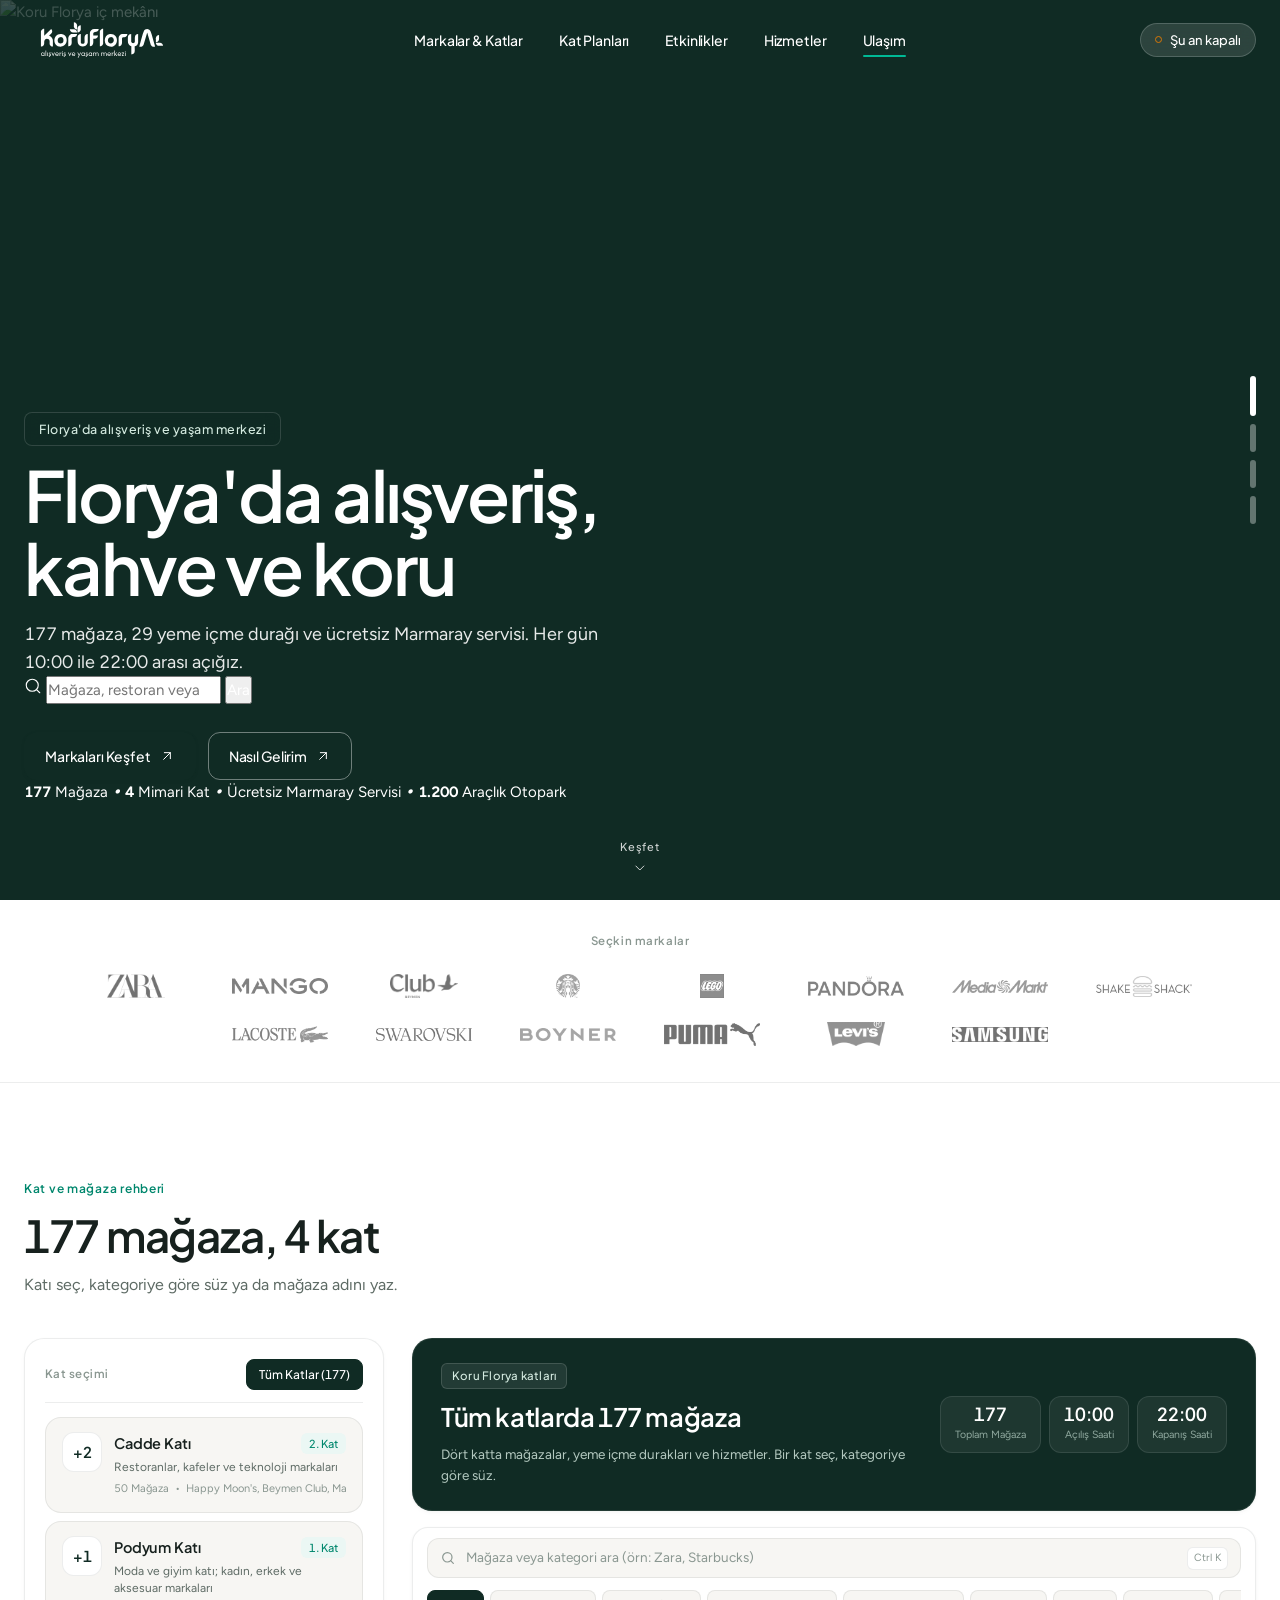
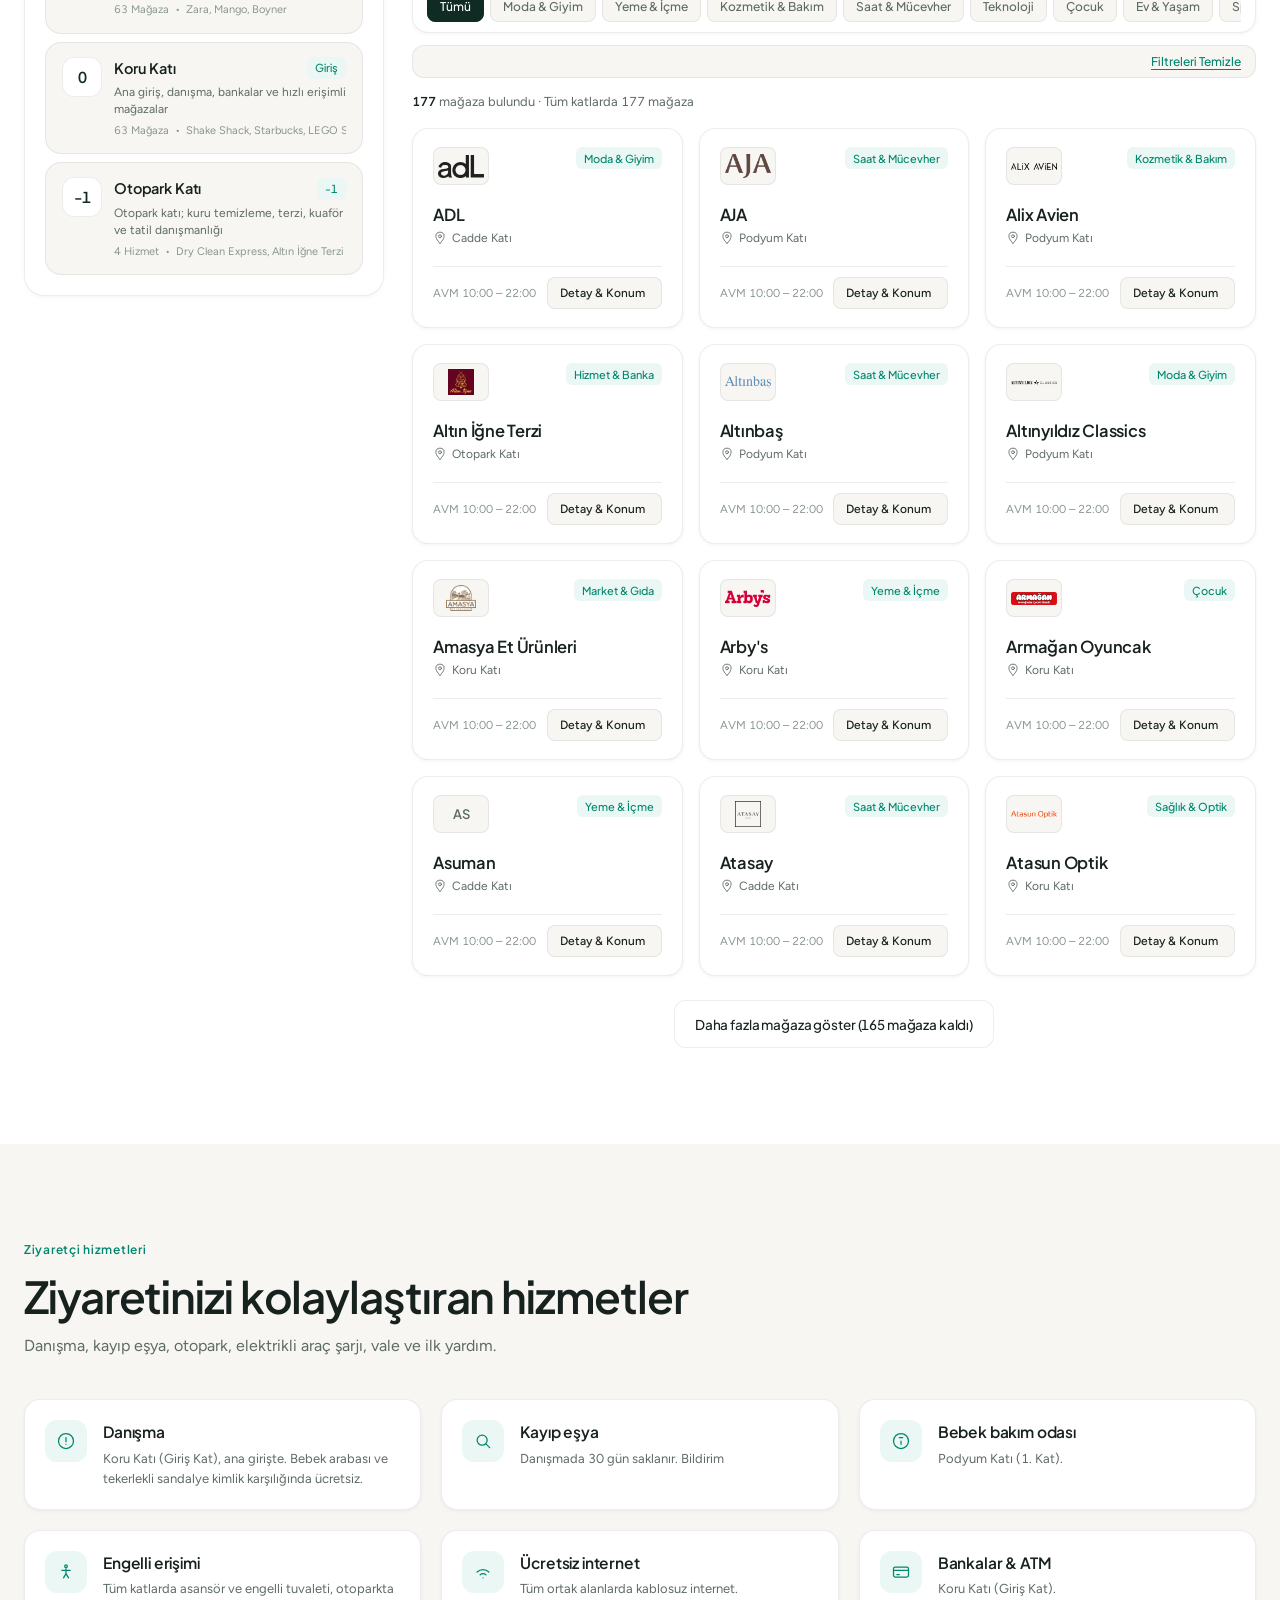
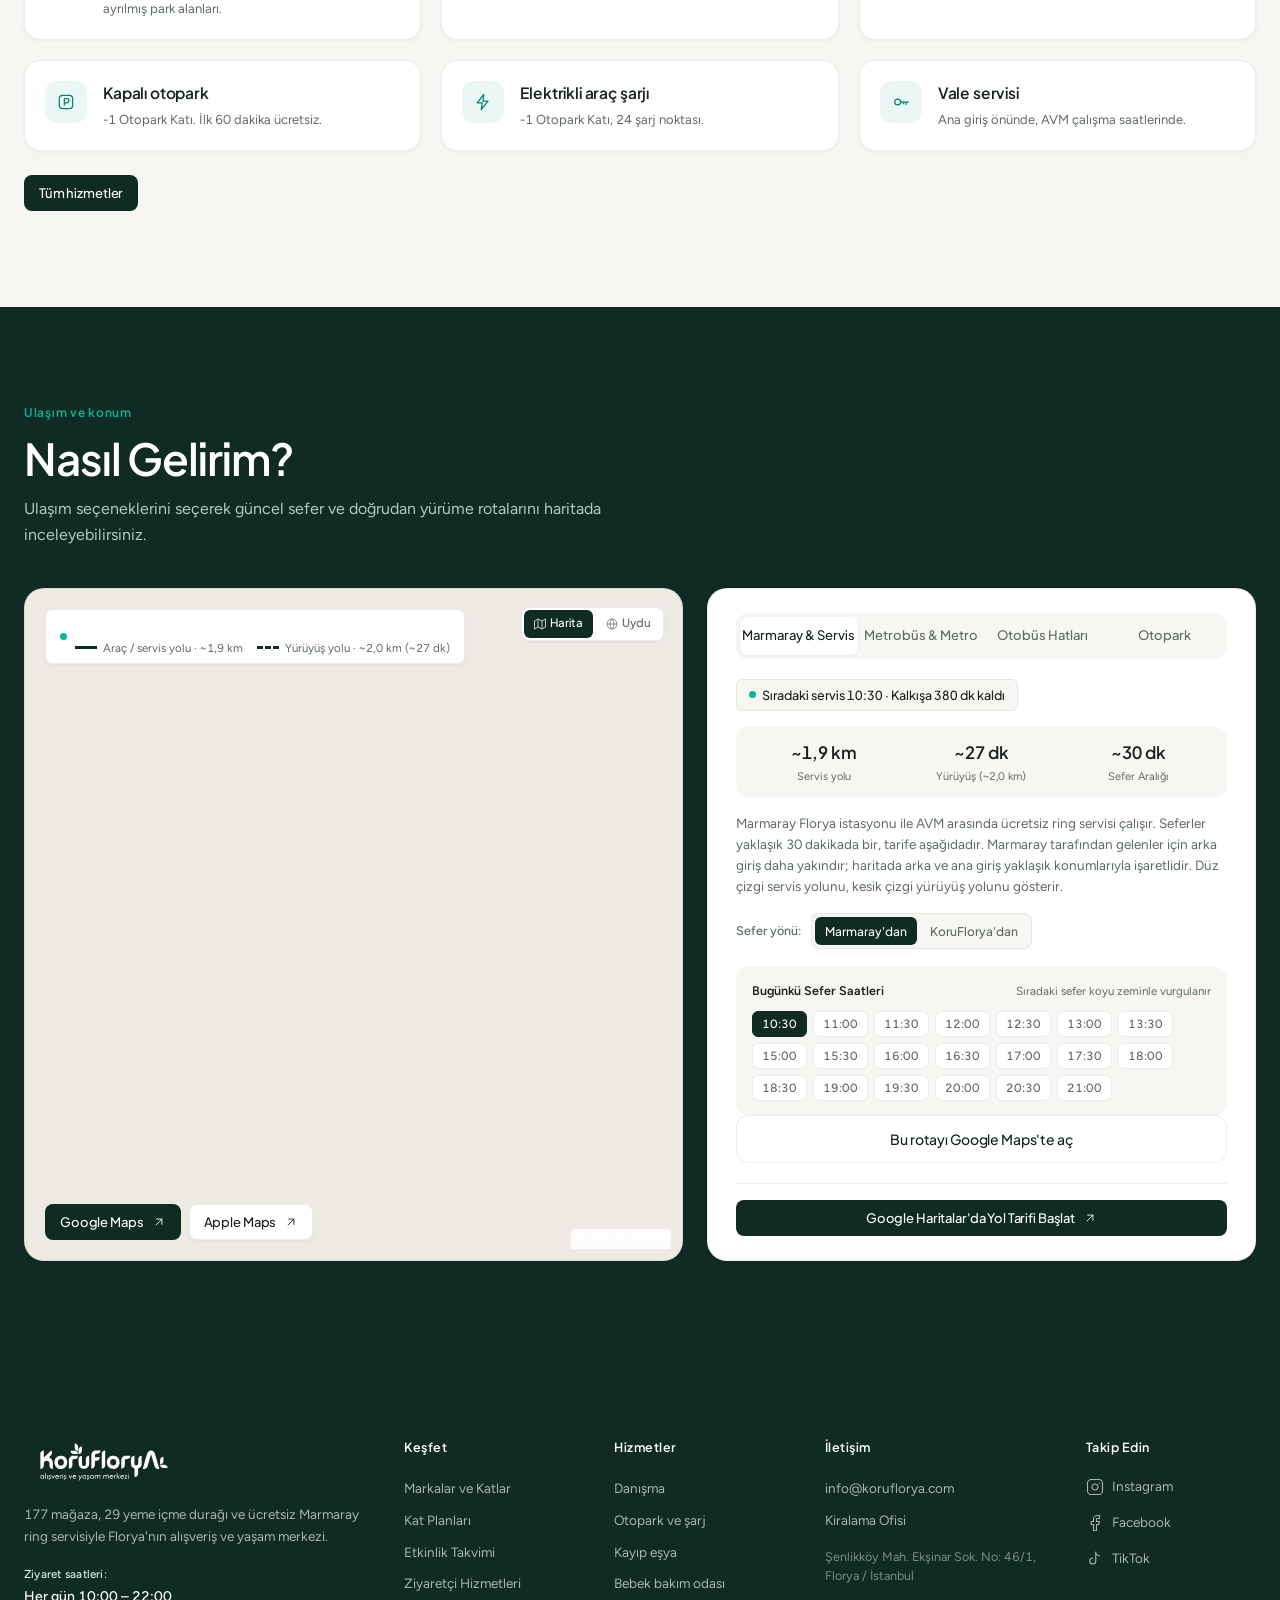
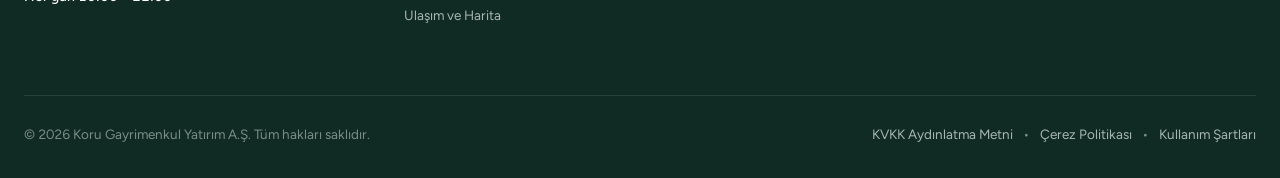
==== commit 57cbb64d: "feat(design): hero glassmorphic search + meta strip, dark forest #ulasim section, infinite brand mar" ====
--- a/index.html
+++ b/index.html
@@ -46,10 +46,23 @@
         <span class="hero-eyebrow">Florya'da alışveriş ve yaşam merkezi</span>
         <h1 class="h hero-title">Florya'da alışveriş, kahve ve koru</h1>
         <p class="sub hero-sub" id="heroSub">177 mağaza, 29 yeme içme durağı ve ücretsiz Marmaray servisi. Her gün 10:00 ile 22:00 arası açığız.</p>
+        <form class="hero-search-bar" id="heroSearchForm" role="search" aria-label="Hızlı mağaza arama">
+          <svg viewBox="0 0 24 24" width="18" height="18" fill="none" stroke="currentColor" stroke-width="1.5" stroke-linecap="round" stroke-linejoin="round" aria-hidden="true"><circle cx="11" cy="11" r="8"/><path d="m21 21-4.3-4.3"/></svg>
+          <input type="search" id="heroSearchInput" placeholder="Mağaza, restoran veya kahve ara... (örn. Zara, Starbucks)" autocomplete="off" />
+          <button type="submit" class="hero-search-submit">Ara</button>
+        </form>
         <div class="hero-cta">
           <a class="btn btn-primary" href="#rehber" id="findBtn">Markaları Keşfet <svg class="arr" viewBox="0 0 24 24" fill="none" stroke="currentColor" stroke-width="1.5" stroke-linecap="round" stroke-linejoin="round" aria-hidden="true"><path d="M7 17 17 7M8 7h9v9"/></svg></a>
           <a class="btn btn-line" href="#ulasim">Nasıl Gelirim <svg class="arr" viewBox="0 0 24 24" fill="none" stroke="currentColor" stroke-width="1.5" stroke-linecap="round" stroke-linejoin="round" aria-hidden="true"><path d="M7 17 17 7M8 7h9v9"/></svg></a>
-          <a class="btn btn-line" href="#rehber" id="heroSearchBtn" aria-label="Mağaza ara"><svg viewBox="0 0 24 24" width="16" height="16" fill="none" stroke="currentColor" stroke-width="1.5" stroke-linecap="round" stroke-linejoin="round" aria-hidden="true"><circle cx="11" cy="11" r="8"/><path d="m21 21-4.3-4.3"/></svg> Mağaza Ara</a>
+        </div>
+        <div class="hero-meta-strip" aria-label="Koru Florya Özet Bilgiler">
+          <span><b>177</b> Mağaza</span>
+          <i>•</i>
+          <span><b>4</b> Mimari Kat</span>
+          <i>•</i>
+          <span>Ücretsiz Marmaray Servisi</span>
+          <i>•</i>
+          <span><b>1.200</b> Araçlık Otopark</span>
         </div>
       </div>
     </div>
--- a/assets/css/site.css
+++ b/assets/css/site.css
@@ -404,6 +404,12 @@
 .cf-item p{font-size:12.5px;line-height:18px;color:var(--text-muted);margin:0}
 .transit-footer{margin-top:20px;padding-top:16px;border-top:1px solid var(--border-light)}
 
+/* Dark Forest Green Editorial Section (#ulasim) */
+#ulasim{background:var(--brand-dark);color:#fff}
+#ulasim .eyebrow{color:var(--brand-turq)}
+#ulasim h2.h{color:#fff}
+#ulasim .lead{color:#B4C9C0}
+
 /* ========================================================
    11. FOOTER – ARCHITECTURAL
    ======================================================== */
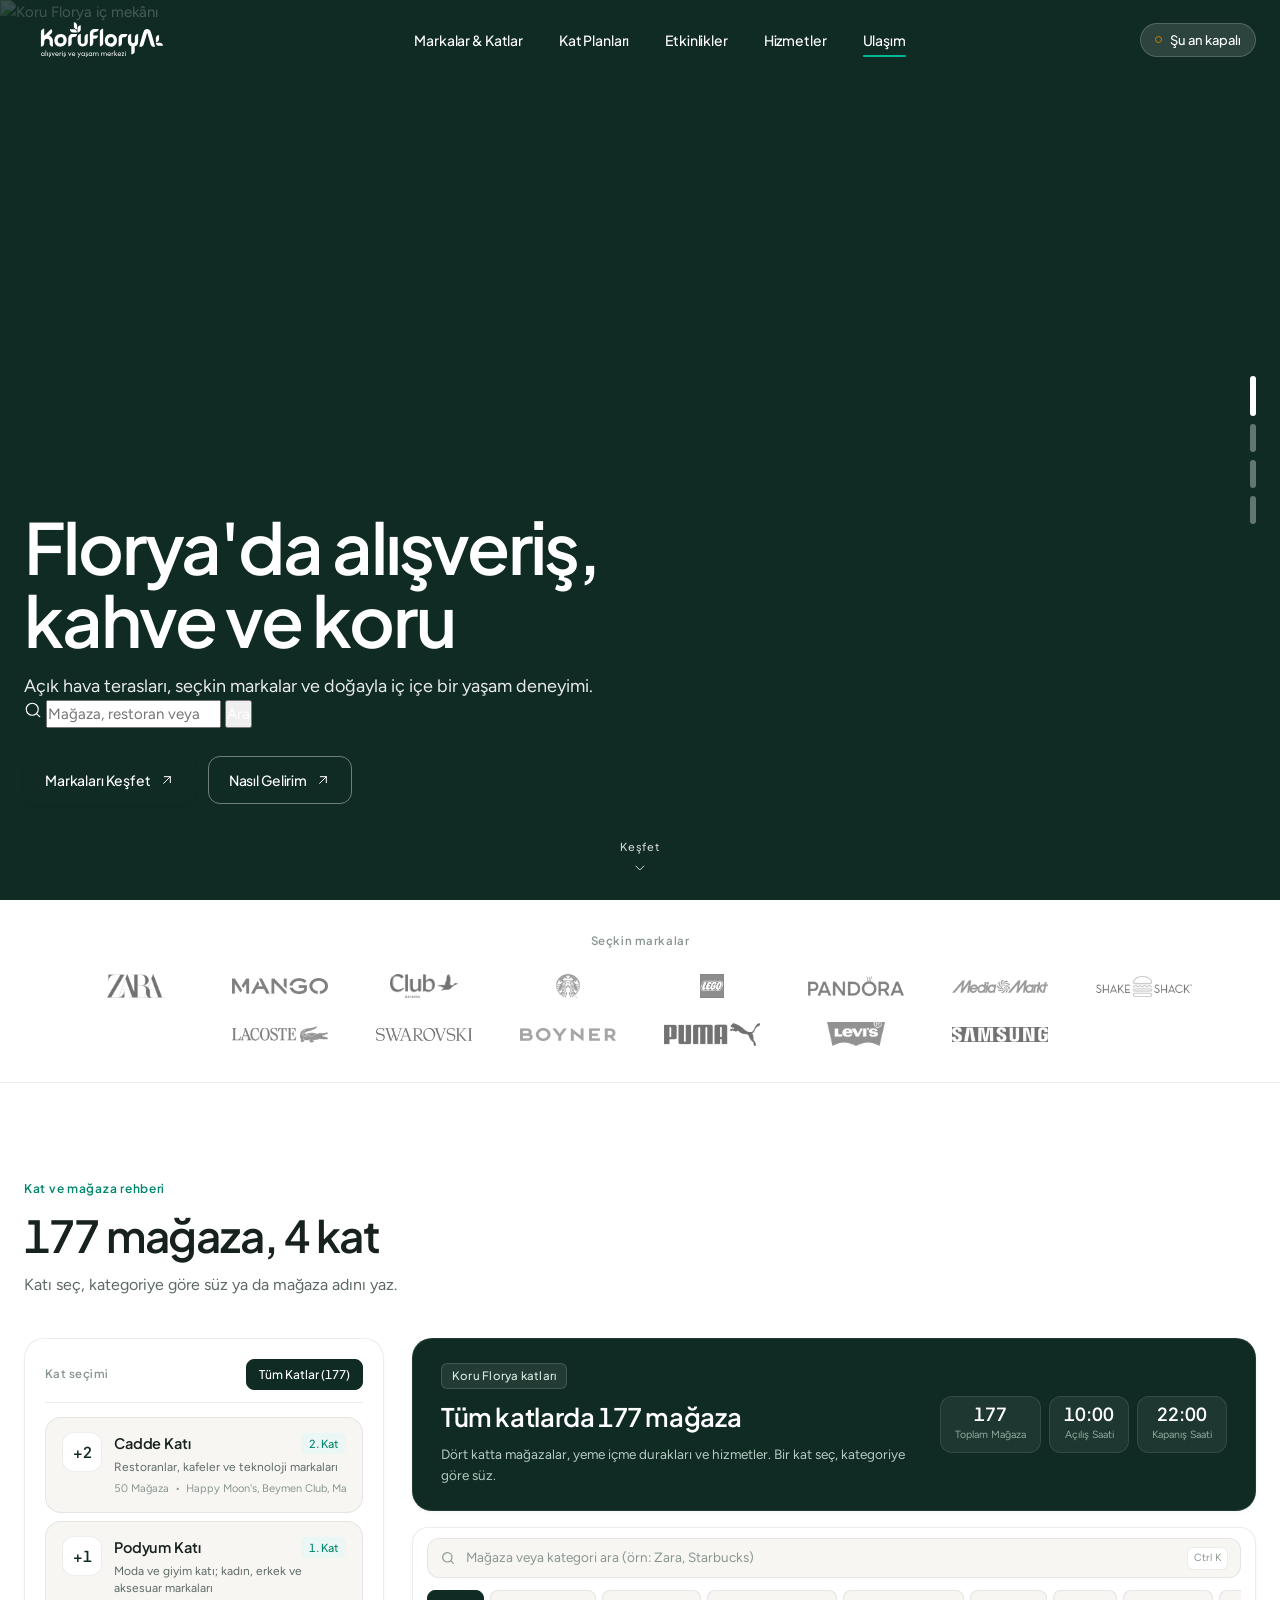
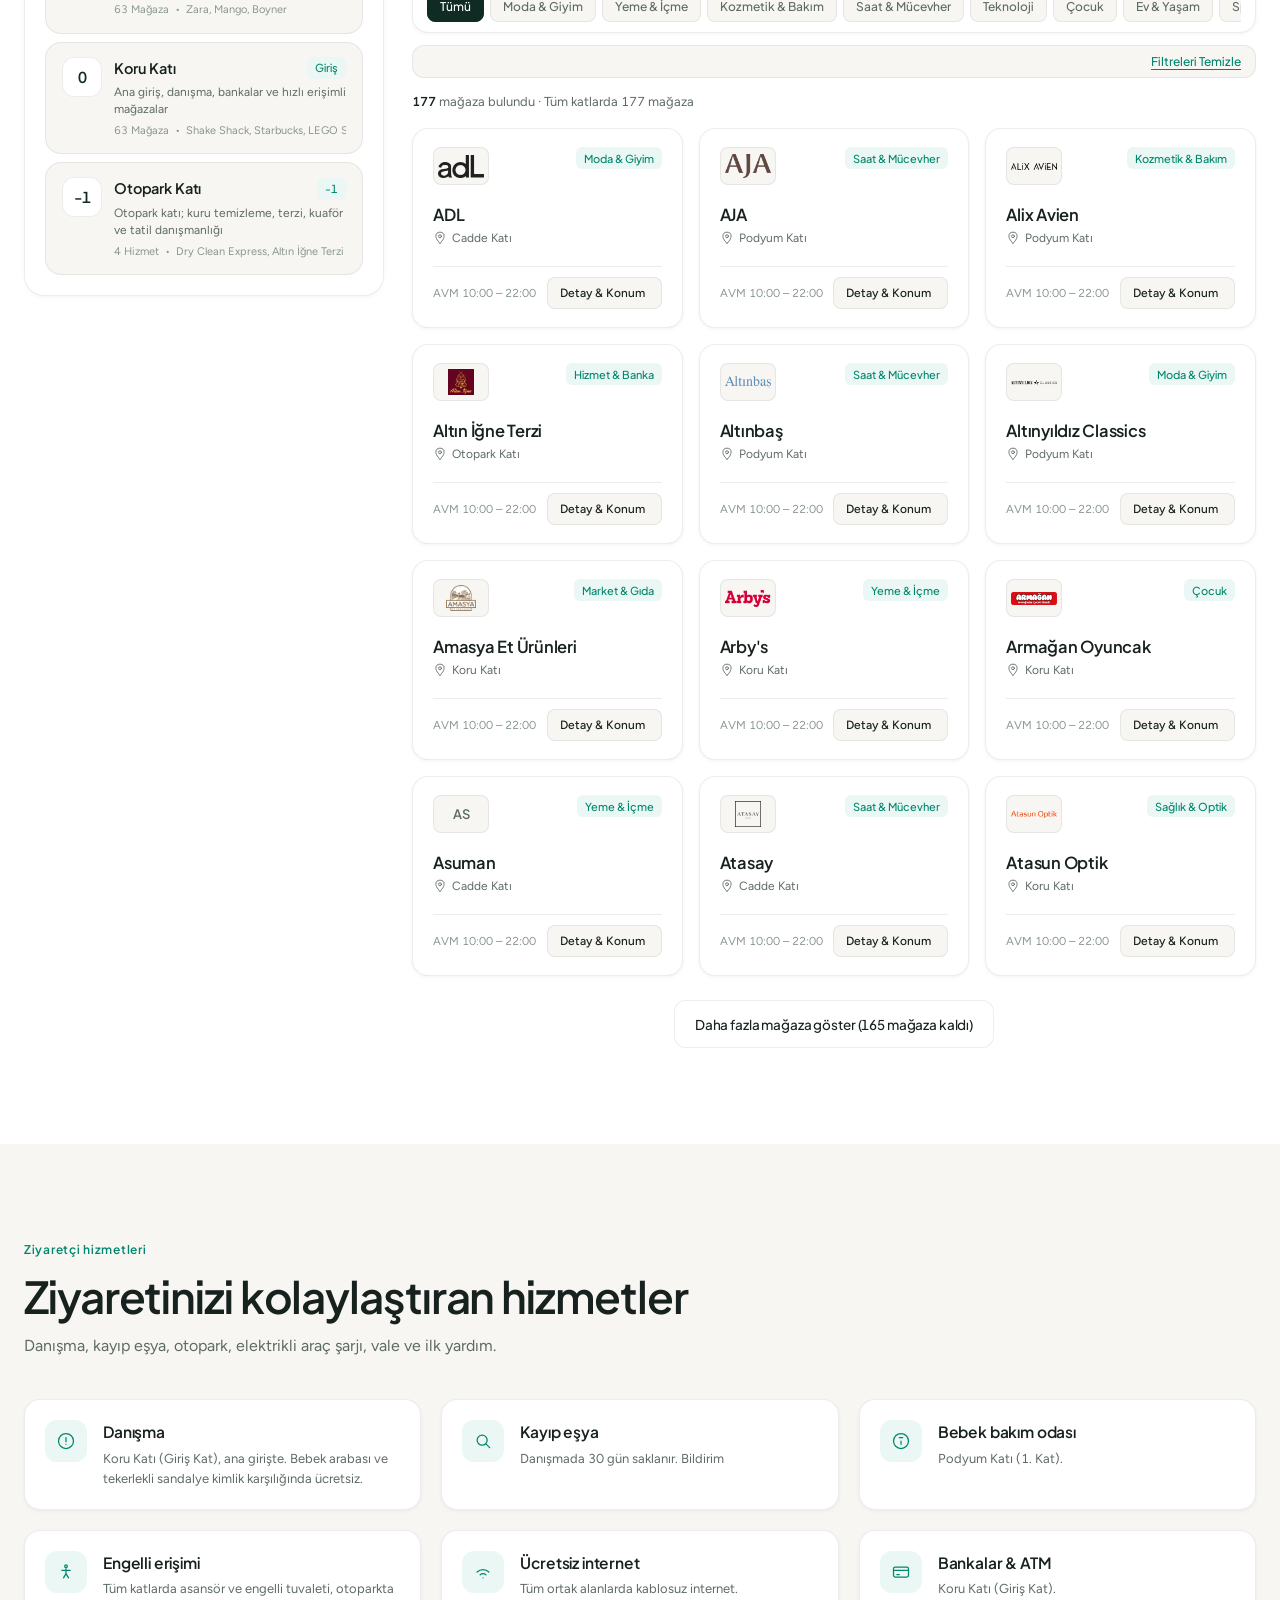
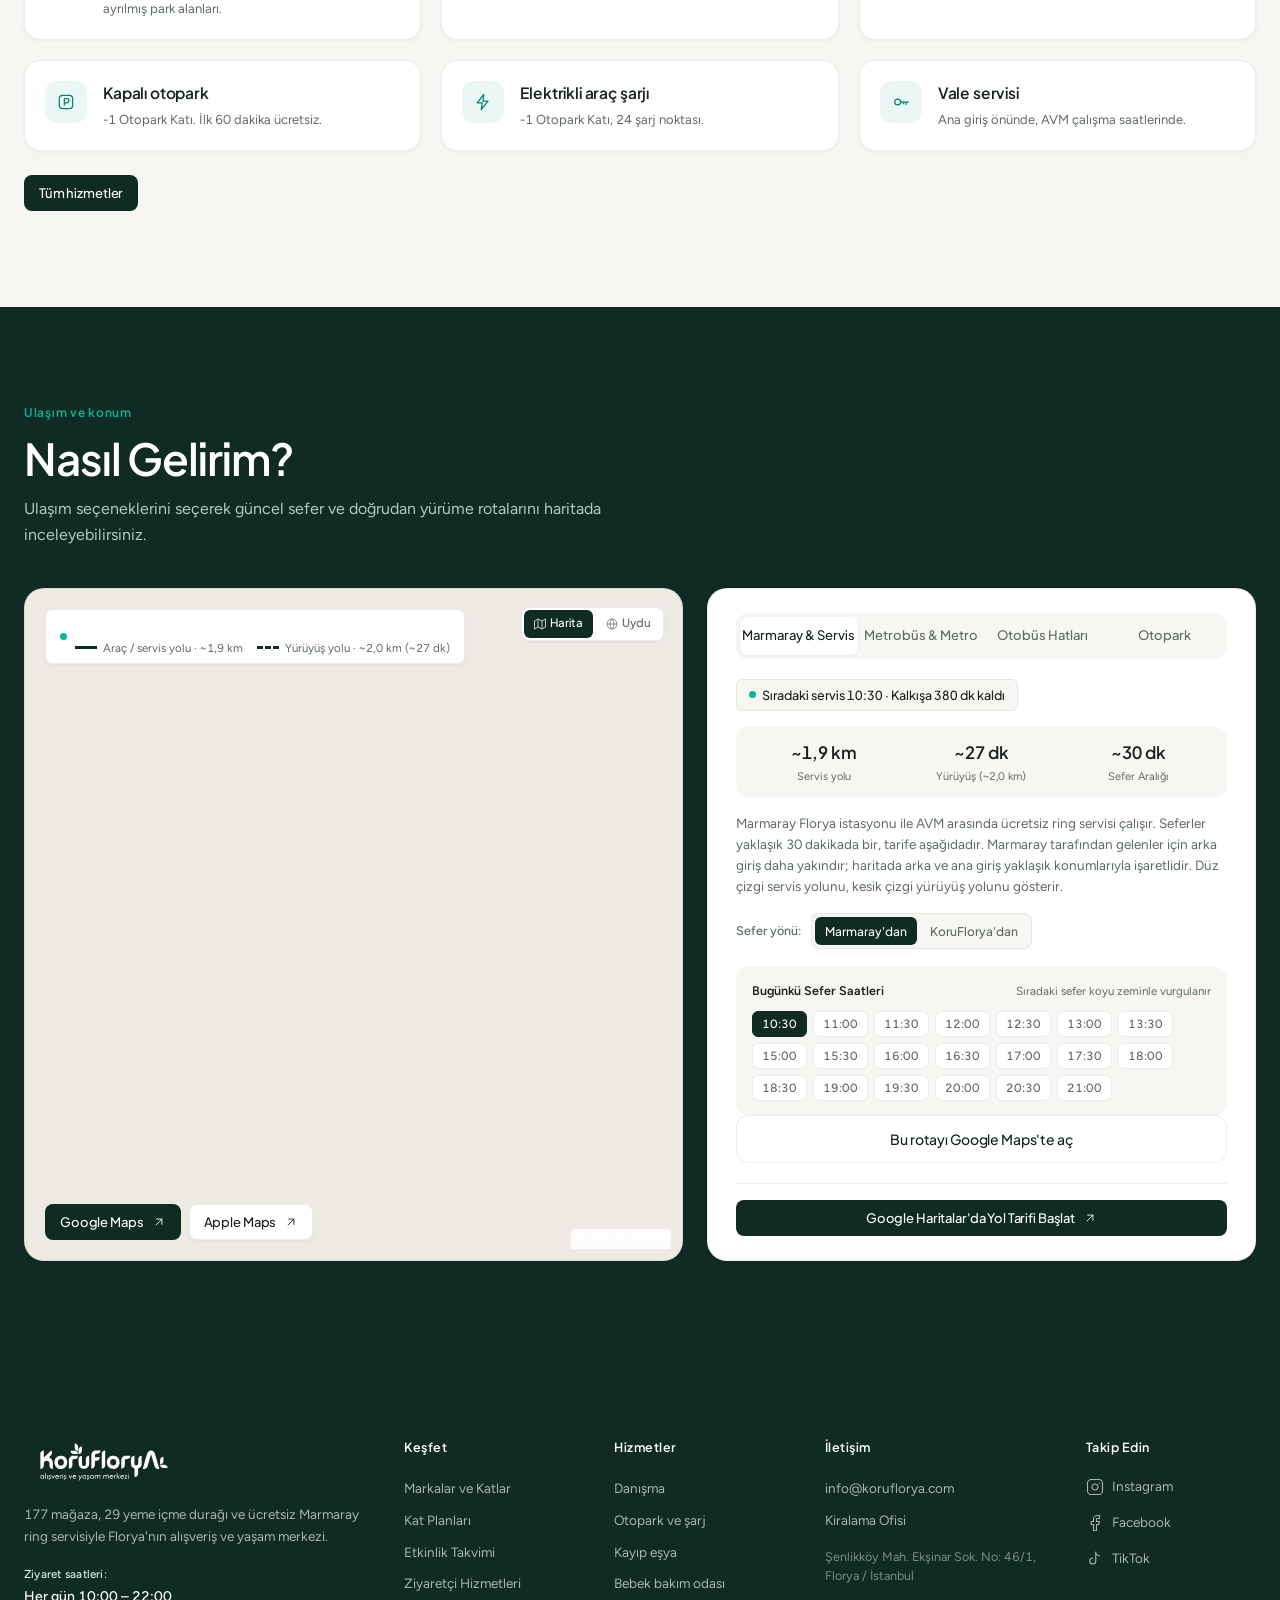
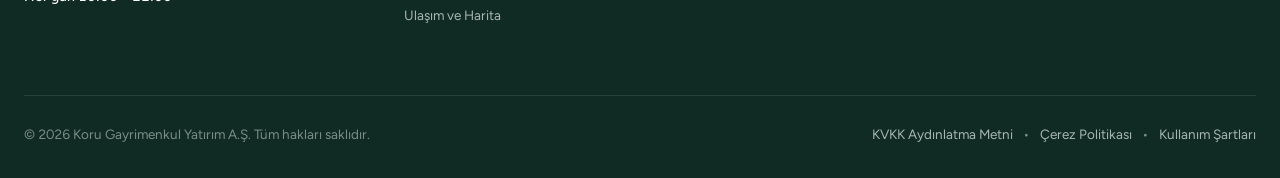
==== commit 31cfc0f3: "copy(hero): remove eyebrow & meta strip, replace subtitle with clean editorial slogan" ====
--- a/index.html
+++ b/index.html
@@ -43,9 +43,8 @@
   <div class="hero-in">
     <div class="wrap">
       <div class="hero-content">
-        <span class="hero-eyebrow">Florya'da alışveriş ve yaşam merkezi</span>
         <h1 class="h hero-title">Florya'da alışveriş, kahve ve koru</h1>
-        <p class="sub hero-sub" id="heroSub">177 mağaza, 29 yeme içme durağı ve ücretsiz Marmaray servisi. Her gün 10:00 ile 22:00 arası açığız.</p>
+        <p class="sub hero-sub" id="heroSub">Açık hava terasları, seçkin markalar ve doğayla iç içe bir yaşam deneyimi.</p>
         <form class="hero-search-bar" id="heroSearchForm" role="search" aria-label="Hızlı mağaza arama">
           <svg viewBox="0 0 24 24" width="18" height="18" fill="none" stroke="currentColor" stroke-width="1.5" stroke-linecap="round" stroke-linejoin="round" aria-hidden="true"><circle cx="11" cy="11" r="8"/><path d="m21 21-4.3-4.3"/></svg>
           <input type="search" id="heroSearchInput" placeholder="Mağaza, restoran veya kahve ara... (örn. Zara, Starbucks)" autocomplete="off" />
@@ -54,15 +53,6 @@
         <div class="hero-cta">
           <a class="btn btn-primary" href="#rehber" id="findBtn">Markaları Keşfet <svg class="arr" viewBox="0 0 24 24" fill="none" stroke="currentColor" stroke-width="1.5" stroke-linecap="round" stroke-linejoin="round" aria-hidden="true"><path d="M7 17 17 7M8 7h9v9"/></svg></a>
           <a class="btn btn-line" href="#ulasim">Nasıl Gelirim <svg class="arr" viewBox="0 0 24 24" fill="none" stroke="currentColor" stroke-width="1.5" stroke-linecap="round" stroke-linejoin="round" aria-hidden="true"><path d="M7 17 17 7M8 7h9v9"/></svg></a>
-        </div>
-        <div class="hero-meta-strip" aria-label="Koru Florya Özet Bilgiler">
-          <span><b>177</b> Mağaza</span>
-          <i>•</i>
-          <span><b>4</b> Mimari Kat</span>
-          <i>•</i>
-          <span>Ücretsiz Marmaray Servisi</span>
-          <i>•</i>
-          <span><b>1.200</b> Araçlık Otopark</span>
         </div>
       </div>
     </div>
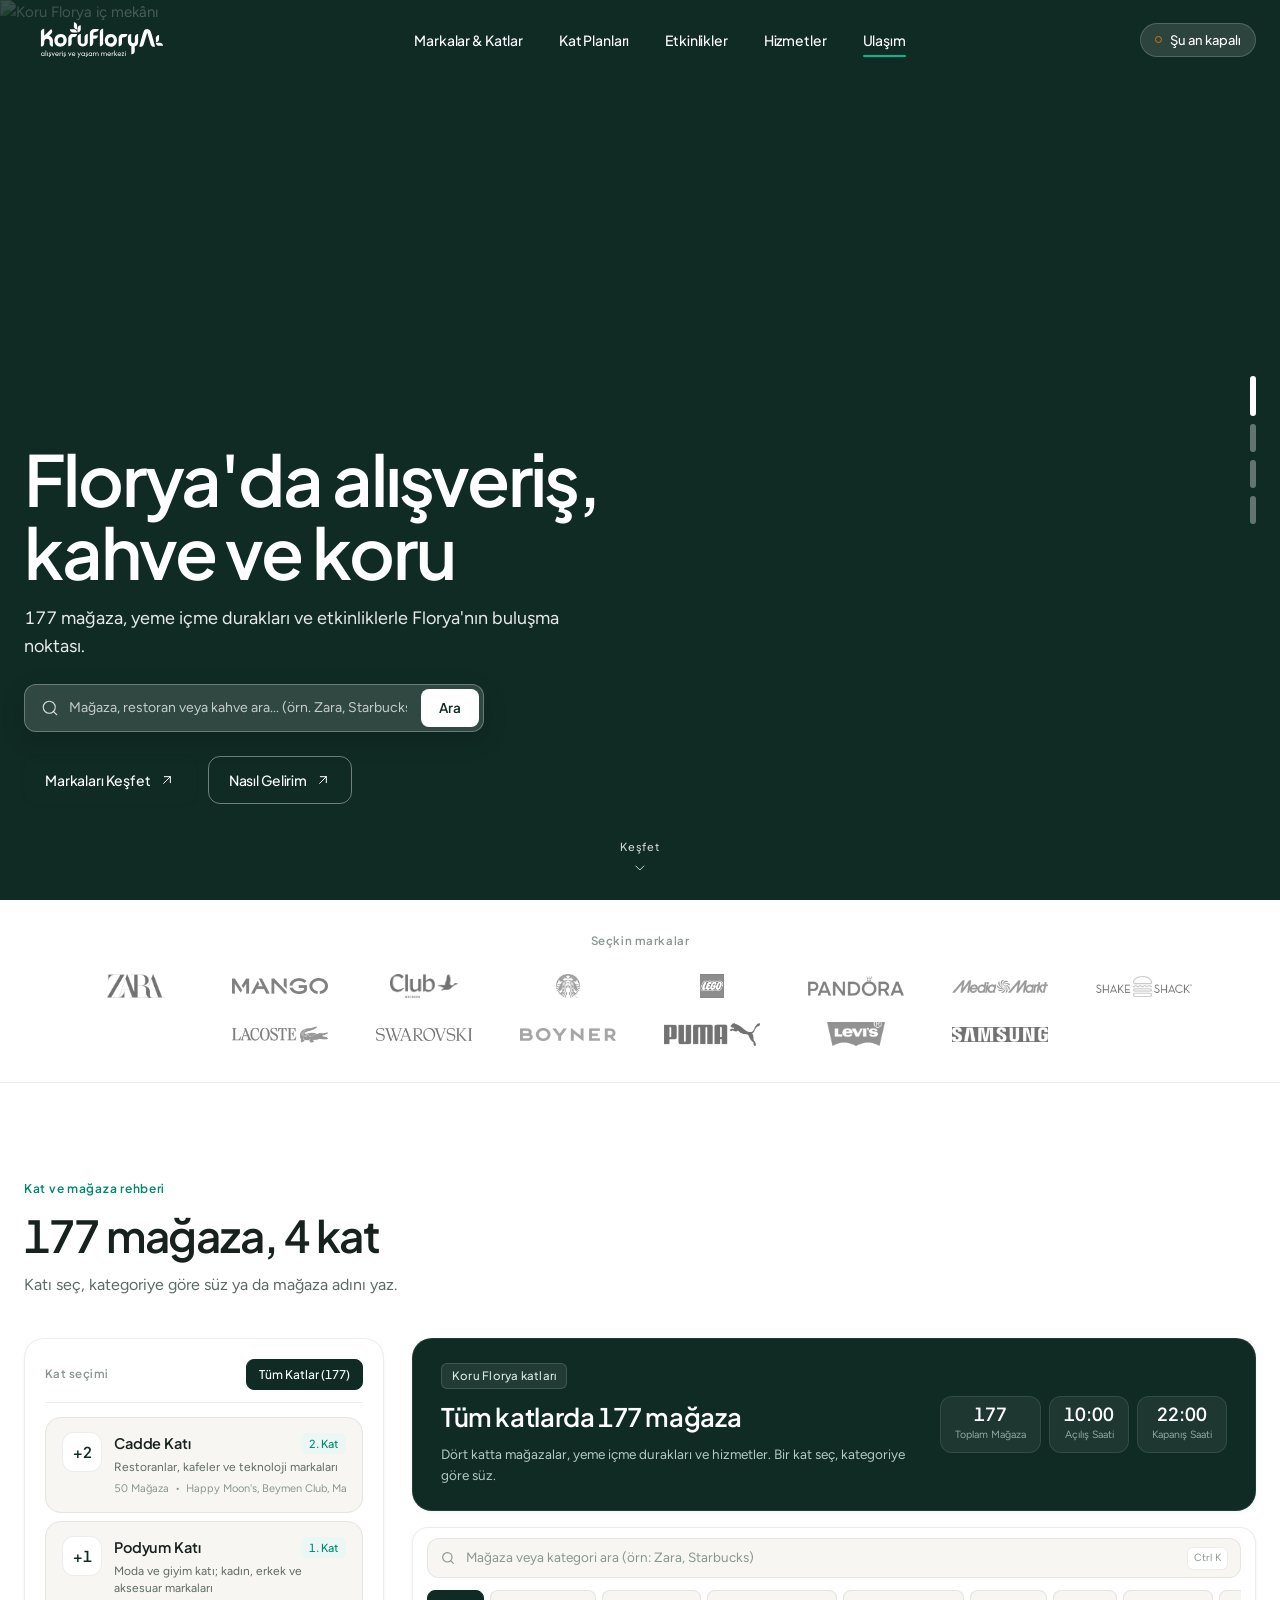
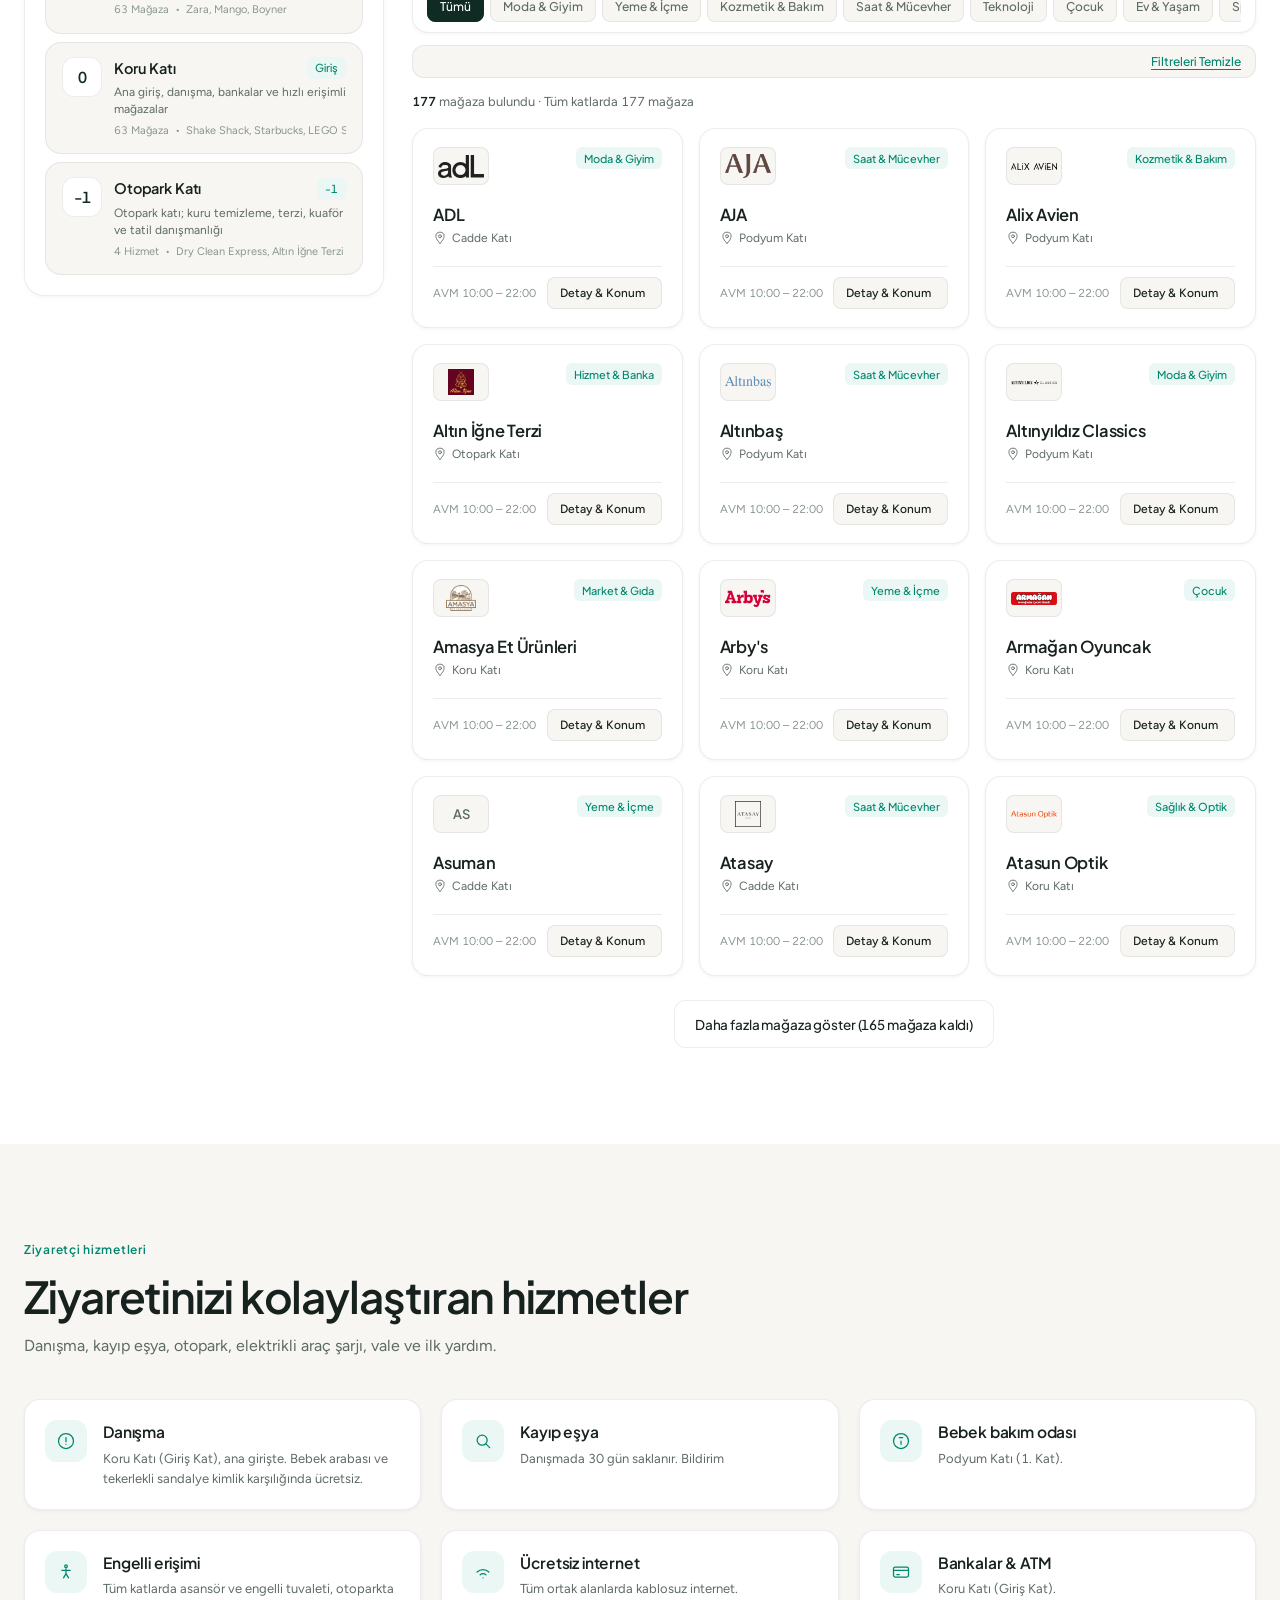
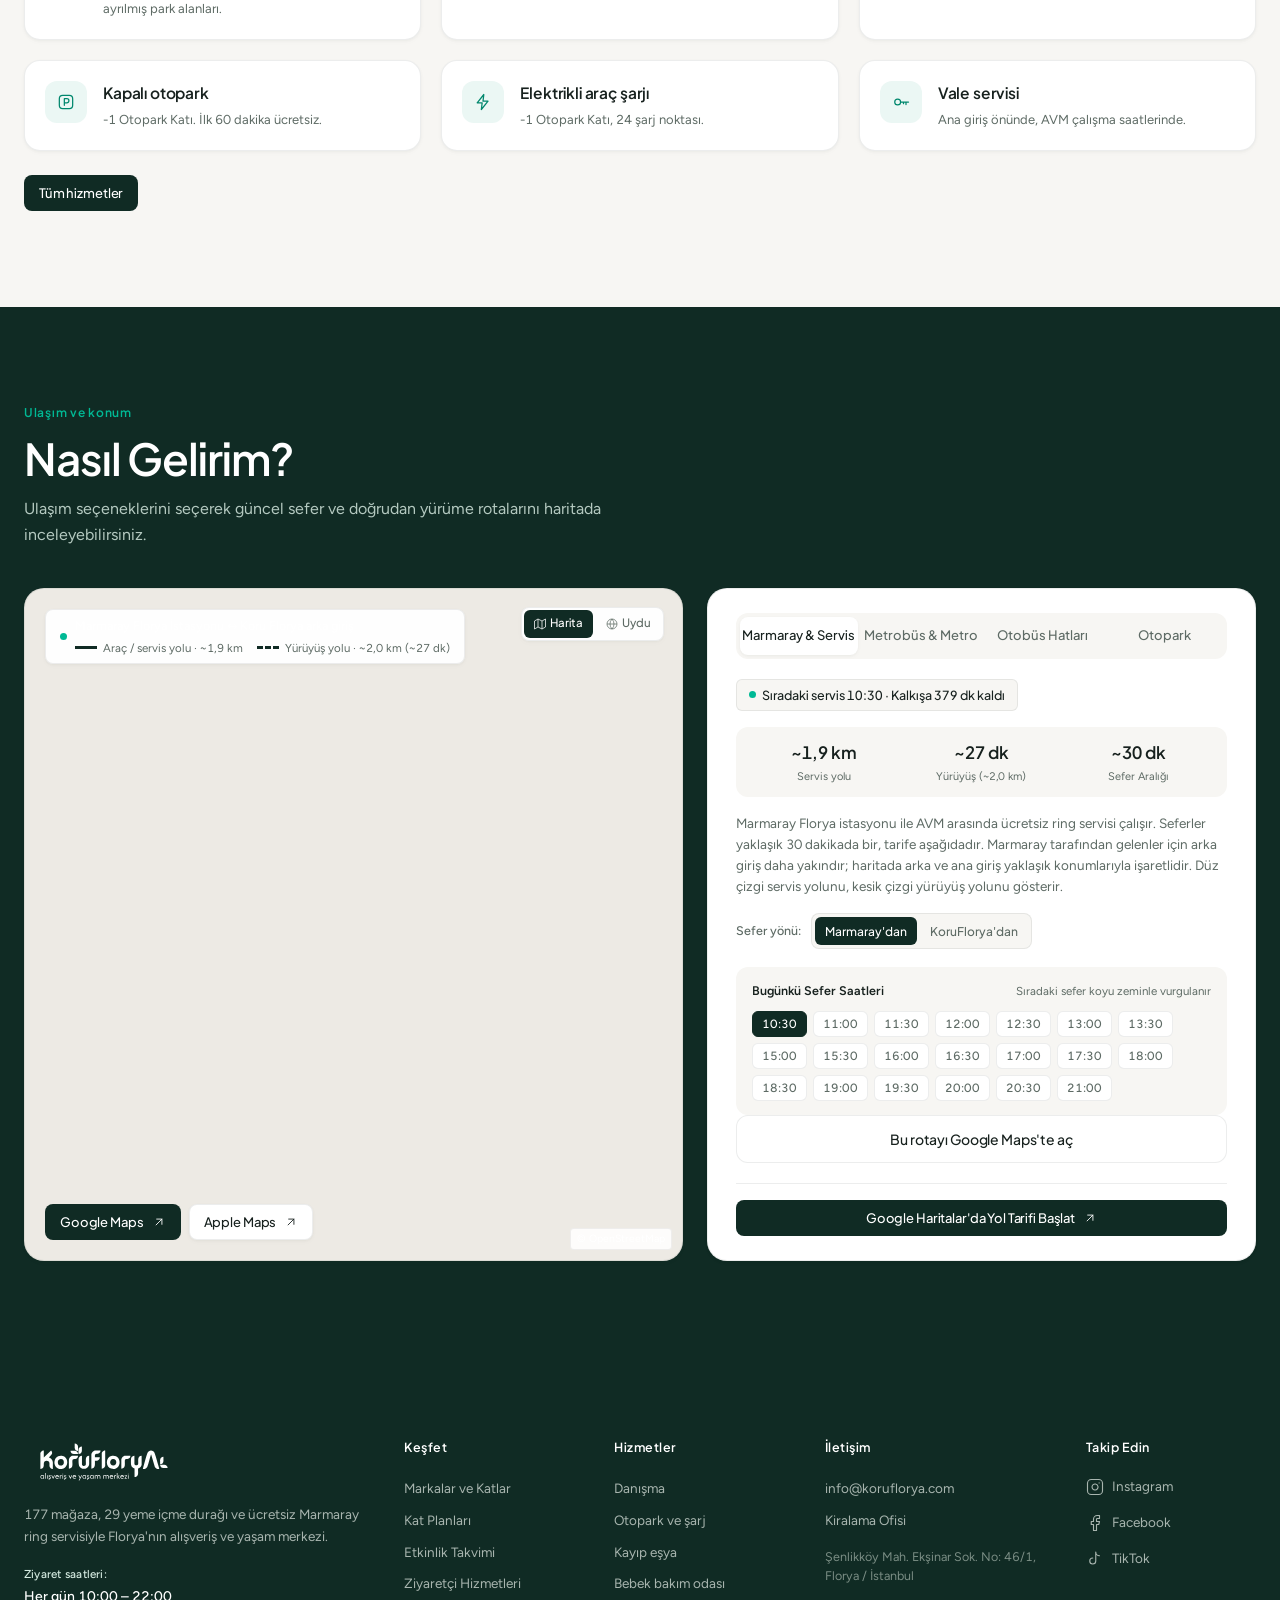
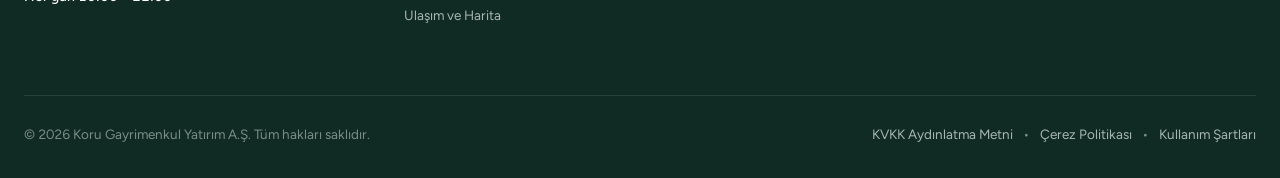
==== commit 63132e97: "fix: deploy only site files, lazy map, mobile overflow, 404 page - Deploy workflow validates the dat" ====
--- a/index.html
+++ b/index.html
@@ -12,7 +12,6 @@
 <link rel="preconnect" href="https://fonts.gstatic.com" crossorigin />
 <link rel="preconnect" href="https://images.unsplash.com" crossorigin />
 <link href="https://fonts.googleapis.com/css2?family=Plus+Jakarta+Sans:wght@500;600&family=Figtree:wght@400;500;600&display=swap" rel="stylesheet" />
-<link rel="stylesheet" href="https://unpkg.com/leaflet@1.9.4/dist/leaflet.css" />
 <link rel="stylesheet" href="assets/css/site.css" />
 <!-- seo:start -->
 <link rel="canonical" href="https://lavelty.github.io/my-project/" />
@@ -44,10 +43,10 @@
     <div class="wrap">
       <div class="hero-content">
         <h1 class="h hero-title">Florya'da alışveriş, kahve ve koru</h1>
-        <p class="sub hero-sub" id="heroSub">Açık hava terasları, seçkin markalar ve doğayla iç içe bir yaşam deneyimi.</p>
+        <p class="sub hero-sub" id="heroSub">177 mağaza, yeme içme durakları ve etkinliklerle Florya'nın buluşma noktası.</p>
         <form class="hero-search-bar" id="heroSearchForm" role="search" aria-label="Hızlı mağaza arama">
           <svg viewBox="0 0 24 24" width="18" height="18" fill="none" stroke="currentColor" stroke-width="1.5" stroke-linecap="round" stroke-linejoin="round" aria-hidden="true"><circle cx="11" cy="11" r="8"/><path d="m21 21-4.3-4.3"/></svg>
-          <input type="search" id="heroSearchInput" placeholder="Mağaza, restoran veya kahve ara... (örn. Zara, Starbucks)" autocomplete="off" />
+          <input type="search" id="heroSearchInput" aria-label="Mağaza ara" placeholder="Mağaza, restoran veya kahve ara... (örn. Zara, Starbucks)" autocomplete="off" />
           <button type="submit" class="hero-search-submit">Ara</button>
         </form>
         <div class="hero-cta">
@@ -153,7 +152,7 @@
         <div class="stage-filter-box">
           <div class="stage-search">
             <svg viewBox="0 0 24 24" fill="none" stroke="currentColor" stroke-width="1.8" stroke-linecap="round" aria-hidden="true"><circle cx="11" cy="11" r="7"/><path d="m20 20-4-4"/></svg>
-            <input id="q" type="search" placeholder="Mağaza veya kategori ara (örn: Zara, Starbucks)" autocomplete="off" />
+            <input id="q" type="search" aria-label="Mağaza veya kategori ara" placeholder="Mağaza veya kategori ara (örn: Zara, Starbucks)" autocomplete="off" />
             <kbd id="kbd">Ctrl K</kbd>
           </div>
           <div class="stage-pills" id="pills" role="group" aria-label="Kategoriler"></div>
@@ -457,7 +456,6 @@
   </div>
 </dialog>
 
-<script src="https://unpkg.com/leaflet@1.9.4/dist/leaflet.js"></script>
 <script src="assets/js/stores.js"></script>
 <script src="assets/js/events.js"></script>
 <script src="assets/js/data.js"></script>
--- a/assets/css/site.css
+++ b/assets/css/site.css
@@ -123,7 +123,16 @@
 .hero-eyebrow{display:inline-block;font-family:var(--font-h);font-size:12.5px;font-weight:500;letter-spacing:.04em;color:#D5EBE1;margin-bottom:12px;background:rgba(16,43,36,.6);padding:6px 14px;border-radius:var(--radius-sm);border:1px solid rgba(255,255,255,.14);backdrop-filter:blur(8px)}
 .hero h1{font-size:clamp(40px,5.5vw,72px);line-height:1.04;letter-spacing:-.03em;color:#fff}
 .hero p.sub{font-size:18px;line-height:28px;margin-top:16px;max-width:36rem;color:rgba(255,255,255,.9)}
-.hero-cta{display:flex;gap:12px;flex-wrap:wrap;margin-top:28px}
+.hero-cta{display:flex;gap:12px;flex-wrap:wrap;margin-top:24px}
+
+.hero-search-bar{display:flex;align-items:center;gap:10px;margin-top:24px;max-width:460px;height:48px;padding:4px 4px 4px 16px;border-radius:var(--radius-md);background:rgba(255,255,255,.14);backdrop-filter:blur(16px);-webkit-backdrop-filter:blur(16px);border:1px solid rgba(255,255,255,.28);box-shadow:0 8px 24px rgba(0,0,0,.16);transition:border-color .16s var(--ease),background-color .16s var(--ease)}
+.hero-search-bar:focus-within{background:rgba(16,43,36,.78);border-color:rgba(255,255,255,.55)}
+.hero-search-bar svg{color:rgba(255,255,255,.8);flex:none}
+.hero-search-bar input{flex:1;min-width:0;border:0;background:none;outline:none;color:#fff;font-size:14px;font-family:var(--font-b);-webkit-appearance:none;appearance:none}
+.hero-search-bar input::-webkit-search-cancel-button{-webkit-appearance:none;appearance:none}
+.hero-search-bar input::placeholder{color:rgba(255,255,255,.72)}
+.hero-search-submit{height:38px;padding:0 18px;border-radius:var(--radius-sm);border:0;background:#fff;color:var(--brand-dark);font-family:var(--font-h);font-size:13.5px;font-weight:600;cursor:pointer;transition:background-color .16s var(--ease),color .16s var(--ease)}
+.hero-search-submit:hover{background:var(--brand-turq);color:#fff}
 
 .dots{display:flex;gap:8px;position:absolute;right:max(24px,calc((100% - 1280px)/2));top:50%;transform:translateY(-50%);flex-direction:column;z-index:3}
 .dots button{width:6px;height:28px;border-radius:var(--radius-pill);border:0;background:rgba(255,255,255,.35);cursor:pointer;transition:background-color .2s var(--ease),height .25s var(--ease)}
@@ -456,10 +465,10 @@
 .doc h2{font-family:var(--font-h);font-weight:700;font-size:26px;line-height:32px;letter-spacing:-.03em;margin:52px 0 16px;scroll-margin-top:104px}
 .doc p{margin:12px 0;color:var(--text-muted);font-size:16.5px;line-height:28px}
 .doc dl{margin:16px 0}
-.doc dl>div{display:grid;grid-template-columns:200px 1fr;gap:20px;padding:16px 0;border-top:1px solid var(--border-light)}
+.doc dl>div{display:grid;grid-template-columns:200px minmax(0,1fr);gap:20px;padding:16px 0;border-top:1px solid var(--border-light)}
 .doc dl>div:last-child{border-bottom:1px solid var(--border-light)}
 .doc dt{font-family:var(--font-h);font-weight:600;font-size:15px;color:var(--text-main)}
-.doc dd{color:var(--text-muted);font-size:15.5px;line-height:26px}
+.doc dd{min-width:0;overflow-wrap:anywhere;color:var(--text-muted);font-size:15.5px;line-height:26px}
 .doc dd a,.doc p a{text-decoration:underline;text-underline-offset:4px;color:var(--brand-turq-hover)}
 .doc ul{margin:16px 0}
 .doc li{padding:8px 0 8px 24px;position:relative;color:var(--text-muted);font-size:15.5px;line-height:26px}
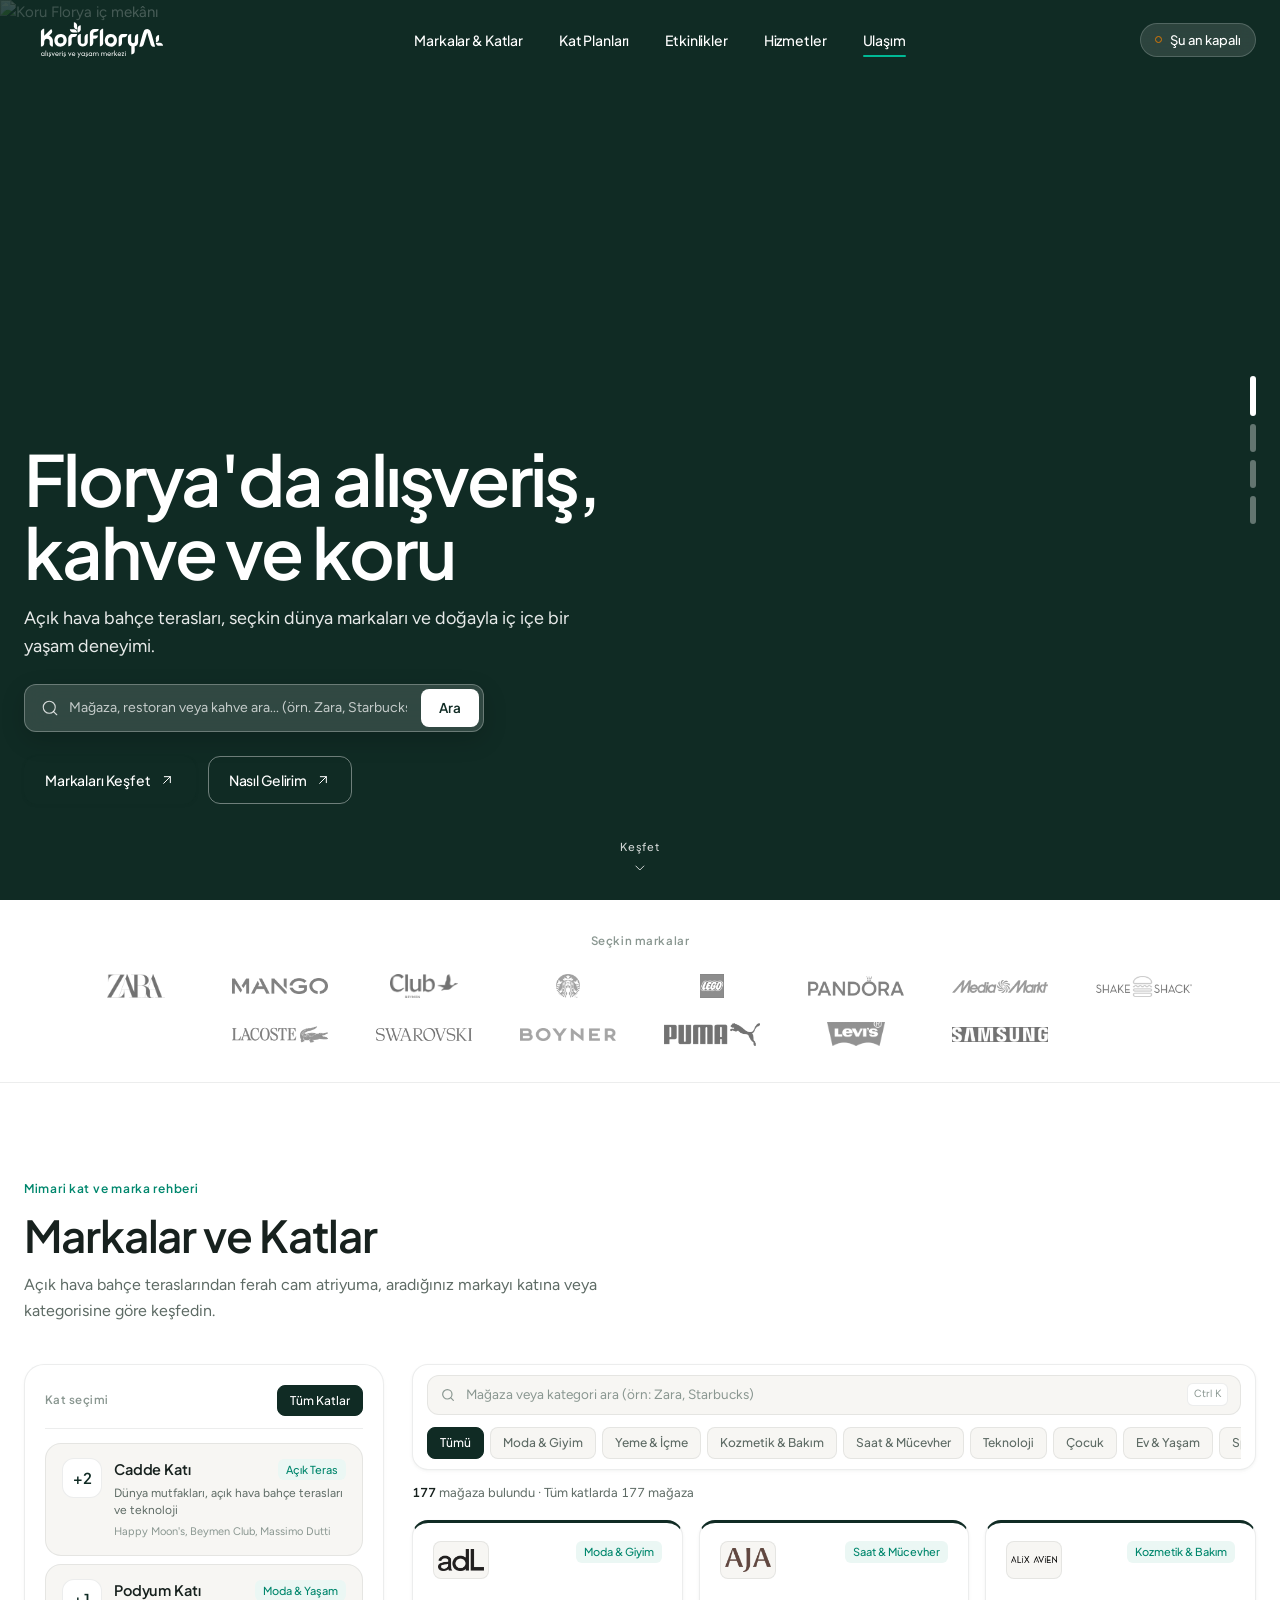
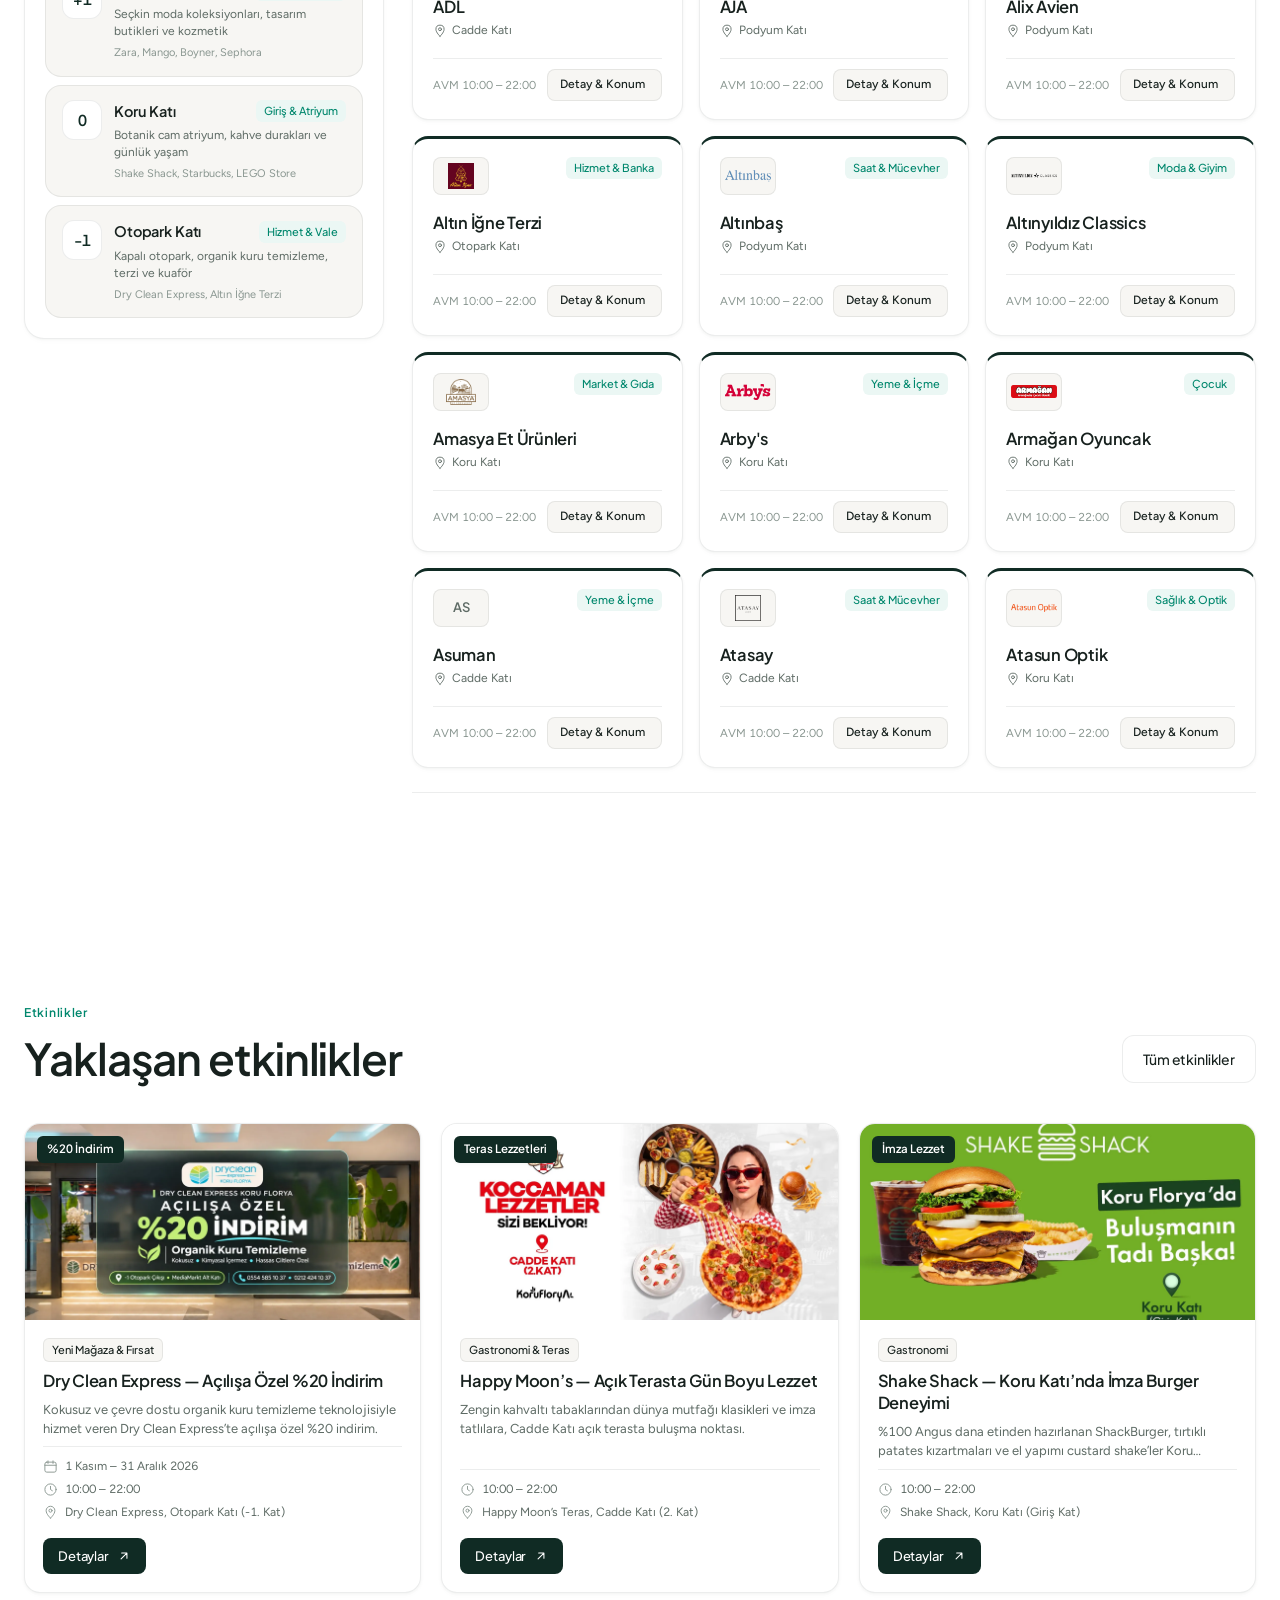
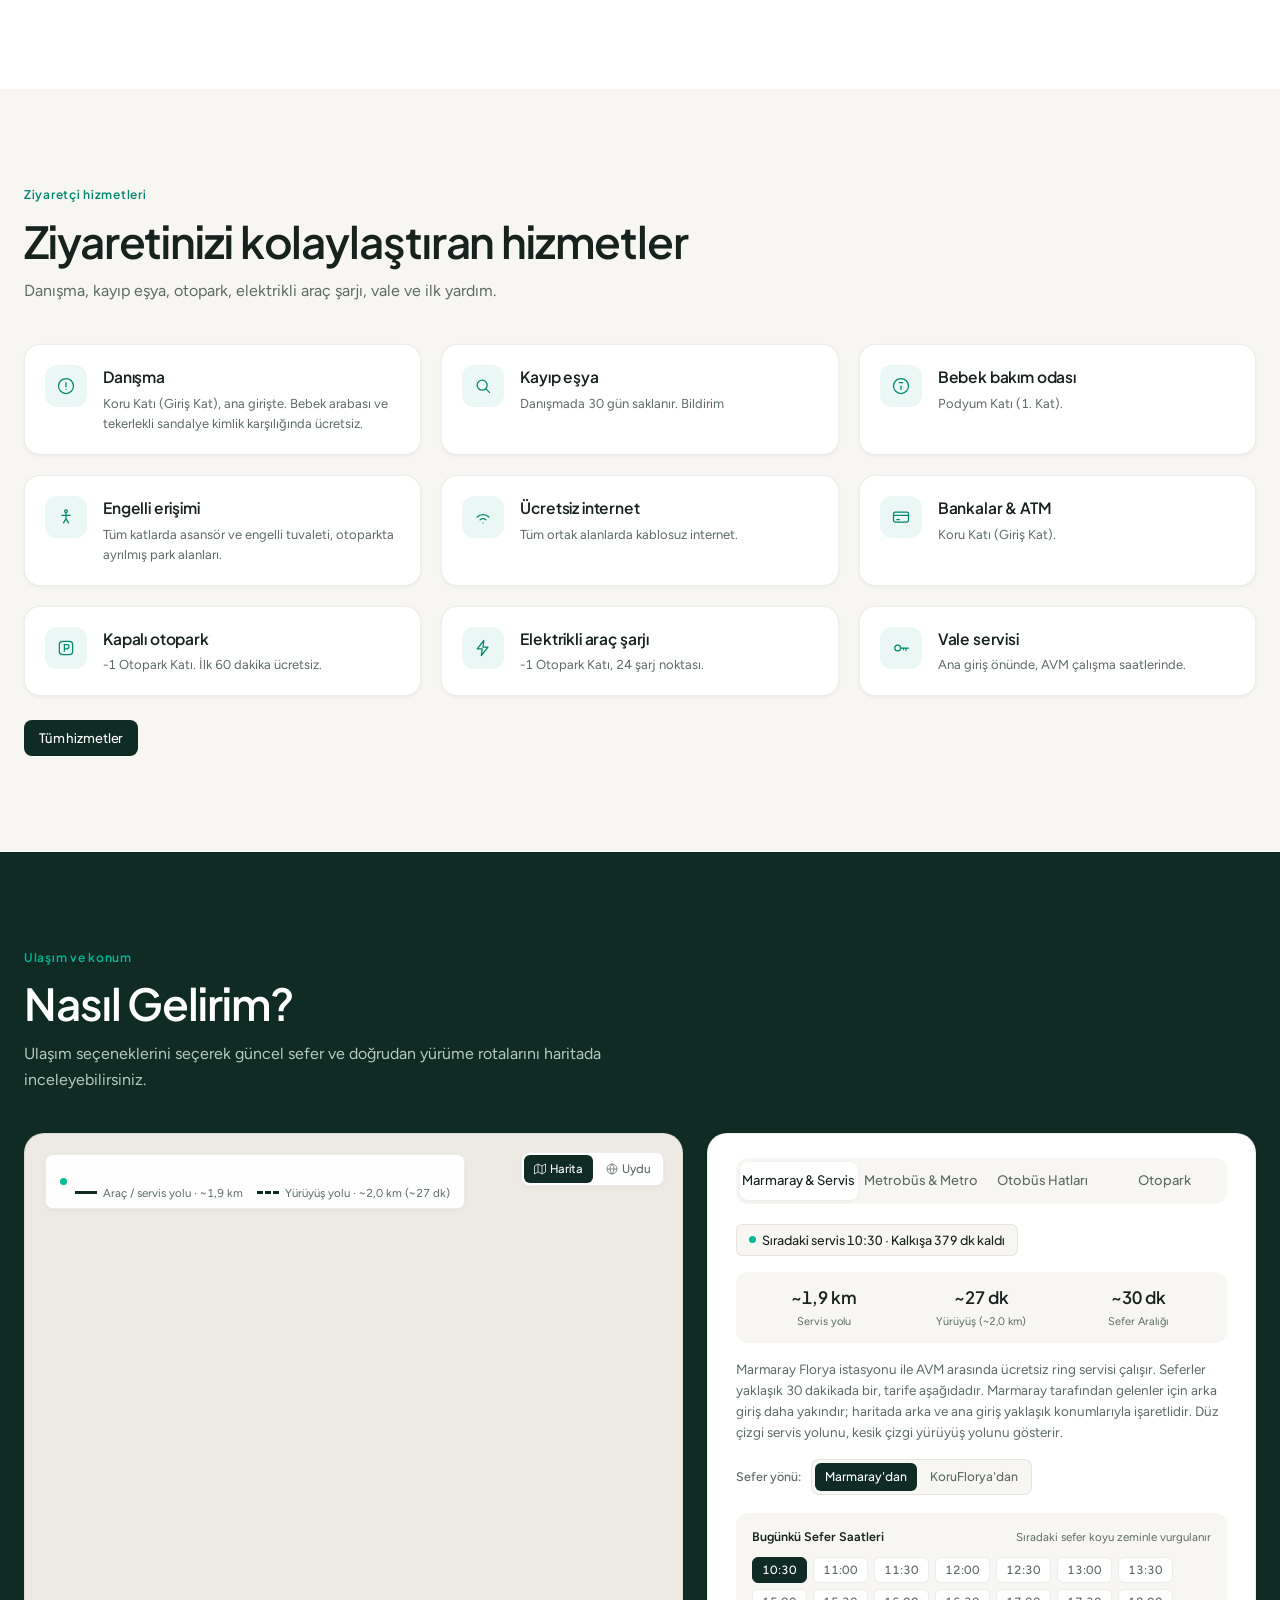
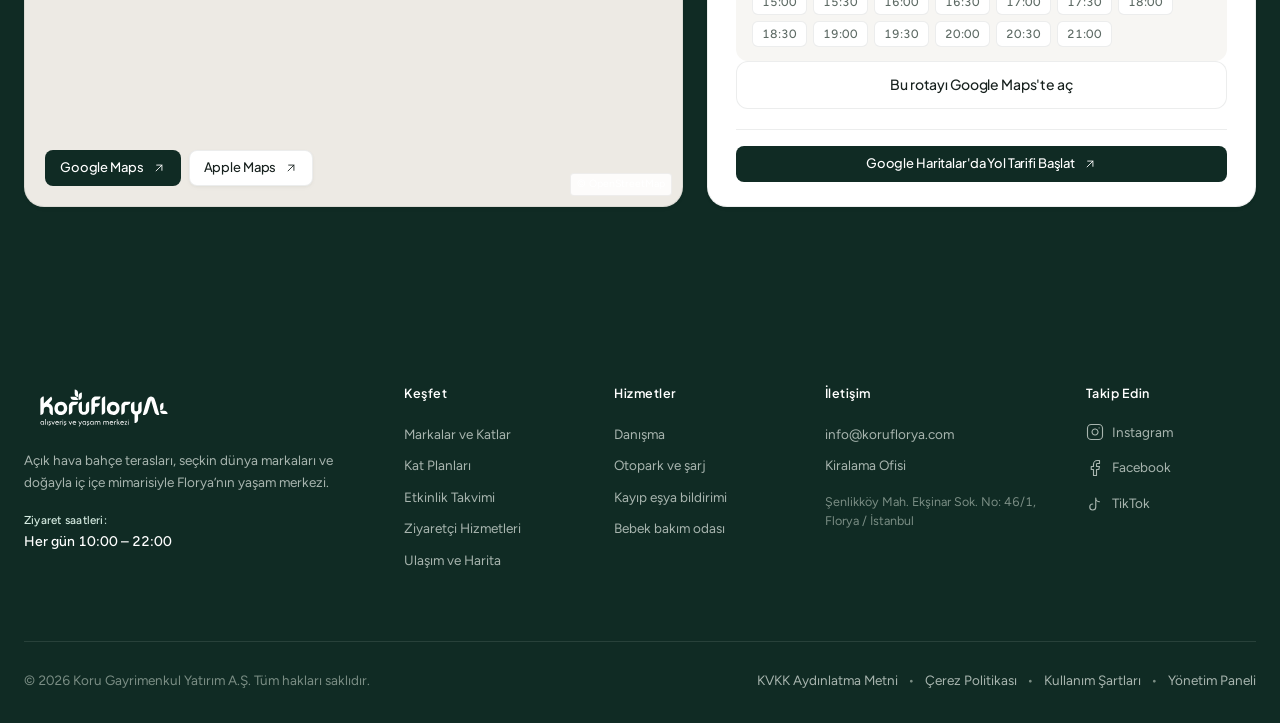
==== commit 9d374c3a: "Redesign subpage headers, sticky columns, detailed campaign copy, store pagination, copy cleanup, an" ====
--- a/index.html
+++ b/index.html
@@ -42,8 +42,8 @@
   <div class="hero-in">
     <div class="wrap">
       <div class="hero-content">
-        <h1 class="h hero-title">Florya'da alışveriş, kahve ve koru</h1>
-        <p class="sub hero-sub" id="heroSub">177 mağaza, yeme içme durakları ve etkinliklerle Florya'nın buluşma noktası.</p>
+        <h1 class="h hero-title" id="heroTitle">Florya'da alışveriş, kahve ve koru</h1>
+        <p class="sub hero-sub" id="heroSub">Açık hava bahçe terasları, seçkin dünya markaları ve doğayla iç içe bir yaşam deneyimi.</p>
         <form class="hero-search-bar" id="heroSearchForm" role="search" aria-label="Hızlı mağaza arama">
           <svg viewBox="0 0 24 24" width="18" height="18" fill="none" stroke="currentColor" stroke-width="1.5" stroke-linecap="round" stroke-linejoin="round" aria-hidden="true"><circle cx="11" cy="11" r="8"/><path d="m21 21-4.3-4.3"/></svg>
           <input type="search" id="heroSearchInput" aria-label="Mağaza ara" placeholder="Mağaza, restoran veya kahve ara... (örn. Zara, Starbucks)" autocomplete="off" />
@@ -75,9 +75,9 @@
   <div class="wrap">
     <div class="sec-head">
       <div>
-        <span class="eyebrow">Kat ve mağaza rehberi</span>
-        <h2 class="h" id="hRehber">177 mağaza, 4 kat</h2>
-        <p class="lead">Katı seç, kategoriye göre süz ya da mağaza adını yaz.</p>
+        <span class="eyebrow">Mimari kat ve marka rehberi</span>
+        <h2 class="h" id="hRehber">Markalar ve Katlar</h2>
+        <p class="lead">Açık hava bahçe teraslarından ferah cam atriyuma, aradığınız markayı katına veya kategorisine göre keşfedin.</p>
       </div>
     </div>
 
@@ -86,7 +86,7 @@
       <aside class="floor-tower" role="tablist" aria-label="Kat Seçimi">
         <div class="tower-header">
           <span class="tower-label">Kat seçimi</span>
-          <button type="button" class="tower-all-btn on" data-f="all">Tüm Katlar (177)</button>
+          <button type="button" class="tower-all-btn on" data-f="all">Tüm Katlar</button>
         </div>
 
         <div class="tower-stack">
@@ -94,9 +94,9 @@
           <button type="button" class="tower-card" data-f="C" aria-pressed="false">
             <div class="tc-level">+2</div>
             <div class="tc-body">
-              <div class="tc-top"><b>Cadde Katı</b><span class="tc-chip">2. Kat</span></div>
-              <p>Restoranlar, kafeler ve teknoloji markaları</p>
-              <div class="tc-meta"><span>50 Mağaza</span><span>•</span><span>Happy Moon's, Beymen Club, Massimo Dutti</span></div>
+              <div class="tc-top"><b>Cadde Katı</b><span class="tc-chip">Açık Teras</span></div>
+              <p>Dünya mutfakları, açık hava bahçe terasları ve teknoloji</p>
+              <div class="tc-meta"><span>Happy Moon's, Beymen Club, Massimo Dutti</span></div>
             </div>
           </button>
 
@@ -104,9 +104,9 @@
           <button type="button" class="tower-card" data-f="P" aria-pressed="false">
             <div class="tc-level">+1</div>
             <div class="tc-body">
-              <div class="tc-top"><b>Podyum Katı</b><span class="tc-chip">1. Kat</span></div>
-              <p>Moda ve giyim katı; kadın, erkek ve aksesuar markaları</p>
-              <div class="tc-meta"><span>63 Mağaza</span><span>•</span><span>Zara, Mango, Boyner</span></div>
+              <div class="tc-top"><b>Podyum Katı</b><span class="tc-chip">Moda &amp; Yaşam</span></div>
+              <p>Seçkin moda koleksiyonları, tasarım butikleri ve kozmetik</p>
+              <div class="tc-meta"><span>Zara, Mango, Boyner, Sephora</span></div>
             </div>
           </button>
 
@@ -114,9 +114,9 @@
           <button type="button" class="tower-card" data-f="K" aria-pressed="false">
             <div class="tc-level">0</div>
             <div class="tc-body">
-              <div class="tc-top"><b>Koru Katı</b><span class="tc-chip">Giriş</span></div>
-              <p>Ana giriş, danışma, bankalar ve hızlı erişimli mağazalar</p>
-              <div class="tc-meta"><span>63 Mağaza</span><span>•</span><span>Shake Shack, Starbucks, LEGO Store</span></div>
+              <div class="tc-top"><b>Koru Katı</b><span class="tc-chip">Giriş &amp; Atriyum</span></div>
+              <p>Botanik cam atriyum, kahve durakları ve günlük yaşam</p>
+              <div class="tc-meta"><span>Shake Shack, Starbucks, LEGO Store</span></div>
             </div>
           </button>
 
@@ -124,9 +124,9 @@
           <button type="button" class="tower-card" data-f="O" aria-pressed="false">
             <div class="tc-level">-1</div>
             <div class="tc-body">
-              <div class="tc-top"><b>Otopark Katı</b><span class="tc-chip">-1</span></div>
-              <p>Otopark katı; kuru temizleme, terzi, kuaför ve tatil danışmanlığı</p>
-              <div class="tc-meta"><span>4 Hizmet</span><span>•</span><span>Dry Clean Express, Altın İğne Terzi</span></div>
+              <div class="tc-top"><b>Otopark Katı</b><span class="tc-chip">Hizmet &amp; Vale</span></div>
+              <p>Kapalı otopark, organik kuru temizleme, terzi ve kuaför</p>
+              <div class="tc-meta"><span>Dry Clean Express, Altın İğne Terzi</span></div>
             </div>
           </button>
         </div>
@@ -134,20 +134,6 @@
 
       <!-- Sağ: Aktif Kat Vitrini, Arama ve Filtreleme -->
       <div class="floor-stage">
-        <!-- Aktif Kat Bannerı -->
-        <div class="stage-banner" id="stageBanner">
-          <div class="sb-info">
-            <span class="sb-badge" id="sbBadge">Koru Florya Katları</span>
-            <h3 id="sbTitle">Tüm katlarda 177 mağaza</h3>
-            <p id="sbDesc">Dört katta mağazalar, yeme içme durakları ve hizmetler. Bir kat seç, kategoriye göre süz.</p>
-          </div>
-          <div class="sb-stats" id="sbStats">
-            <div class="stat-pill"><b id="sbStoreCount">177</b><span>Toplam Mağaza</span></div>
-            <div class="stat-pill"><b>10:00</b><span>Açılış Saati</span></div>
-            <div class="stat-pill"><b>22:00</b><span>Kapanış Saati</span></div>
-          </div>
-        </div>
-
         <!-- Arama ve Çoklu Kategori Filtresi -->
         <div class="stage-filter-box">
           <div class="stage-search">
@@ -165,16 +151,15 @@
         </div>
 
         <div class="stage-res-head">
-          <span id="resText">177 mağaza listeleniyor</span>
+          <span id="resText">Tüm katlardaki mağazalar</span>
           <button class="link" id="clearBtn" type="button" hidden>Tümünü Göster</button>
         </div>
 
         <!-- Mağaza Kartları Grid'i -->
         <div class="stage-grid" id="storeGrid" aria-live="polite"></div>
 
-        <div class="stage-more">
-          <button class="btn btn-outline" id="moreBtn" type="button" hidden>Daha fazla mağaza göster</button>
-        </div>
+        <!-- Sayfalama (Pagination) -->
+        <nav class="stage-pager" id="storePager" aria-label="Mağaza sayfaları"></nav>
       </div>
     </div>
   </div>
--- a/assets/css/site.css
+++ b/assets/css/site.css
@@ -211,6 +211,7 @@
 .stage-pills .pill.on{background:var(--brand-dark);border-color:var(--brand-dark);color:#fff}
 
 /* Active Filter Chips Bar */
+.stage-active-filters[hidden]{display:none!important}
 .stage-active-filters{display:flex;align-items:center;justify-content:space-between;gap:12px;background:var(--bg-light);border:1px solid var(--border-light);border-radius:var(--radius-md);padding:6px 14px;margin-bottom:12px}
 .af-list{display:flex;gap:6px;flex-wrap:wrap}
 .af-chip{display:inline-flex;align-items:center;gap:6px;background:#fff;color:var(--text-main);font-family:var(--font-h);font-size:12px;font-weight:500;padding:3px 10px;border-radius:var(--radius-xs);border:1px solid var(--border-light);cursor:pointer;transition:background-color .16s,border-color .16s}
@@ -221,10 +222,15 @@
 .stage-res-head{display:flex;justify-content:space-between;align-items:center;font-size:13px;color:var(--text-muted);margin-bottom:14px;min-height:24px}
 .stage-res-head b{color:var(--text-main);font-weight:600}
 .link{background:none;border:0;color:var(--brand-turq-text);font-weight:500;text-decoration:underline;text-underline-offset:3px;cursor:pointer}
+.link[hidden]{display:none!important}
 
 /* Store Cards Grid */
 .stage-grid{display:grid;grid-template-columns:repeat(3,1fr);gap:16px}
-.store-card{background:#FFFFFF;border:1px solid var(--border-light);border-radius:var(--radius-lg);padding:18px 20px;display:flex;flex-direction:column;justify-content:space-between;gap:12px;min-height:200px;box-shadow:var(--shadow-sm);transition:border-color .16s var(--ease),box-shadow .16s var(--ease),background-color .16s var(--ease)}
+.store-card{background:#FFFFFF;border:1px solid var(--border-light);border-top:3px solid var(--brand-dark);border-radius:var(--radius-lg);padding:18px 20px;display:flex;flex-direction:column;justify-content:space-between;gap:12px;min-height:200px;box-shadow:var(--shadow-sm);transition:border-color .16s var(--ease),box-shadow .16s var(--ease),background-color .16s var(--ease)}
+.store-card[data-floor="C"]{border-top-color:#00B995}
+.store-card[data-floor="P"]{border-top-color:#102B24}
+.store-card[data-floor="K"]{border-top-color:#2D6A4F}
+.store-card[data-floor="O"]{border-top-color:#64748B}
 .store-card:hover{border-color:rgba(23,33,30,.16);box-shadow:var(--shadow-md)}
 
 .sc-top{display:flex;justify-content:space-between;align-items:flex-start;gap:10px}
@@ -243,8 +249,16 @@
 .sc-btn{white-space:nowrap;flex:none;padding:0 12px;font-size:12px;font-weight:500;height:32px;border-radius:var(--radius-sm);background:var(--bg-light);border:1px solid var(--border-light);color:var(--text-main);display:inline-flex;align-items:center;gap:4px;transition:background-color .16s var(--ease),color .16s var(--ease);cursor:pointer}
 .sc-btn:hover{background:var(--brand-dark);border-color:var(--brand-dark);color:#fff}
 
-.stage-more{display:flex;justify-content:center;margin-top:24px}
-.stage-more .btn{border-radius:var(--radius-md);padding:0 20px;font-size:13.5px;font-weight:500}
+/* Pagination (.stage-pager) */
+.stage-pager[hidden]{display:none!important}
+.stage-pager{display:flex;justify-content:space-between;align-items:center;gap:12px;margin-top:24px;padding-top:18px;border-top:1px solid var(--border-light);flex-wrap:wrap}
+.pg-nums{display:flex;align-items:center;gap:6px;flex-wrap:wrap}
+.pg-btn,.pg-nav{height:38px;padding:0 14px;border-radius:var(--radius-sm);border:1px solid var(--border-light);background:#fff;color:var(--text-main);font-family:var(--font-h);font-size:13px;font-weight:500;cursor:pointer;transition:background-color .16s var(--ease),color .16s var(--ease),border-color .16s var(--ease)}
+.pg-btn{min-width:38px;padding:0 10px}
+.pg-btn:hover:not(.on),.pg-nav:hover:not(:disabled){background:var(--bg-light);border-color:rgba(23,33,30,.2)}
+.pg-btn.on{background:var(--brand-dark);border-color:var(--brand-dark);color:#fff}
+.pg-nav:disabled{opacity:.4;cursor:not-allowed}
+.pg-dots{color:var(--text-subtle);padding:0 4px;font-size:13px}
 .empty{padding:56px 24px;text-align:center;background:#fff;border:1px solid var(--border-light);border-radius:var(--radius-lg)}
 .empty p{font-family:var(--font-h);font-weight:600;font-size:20px;line-height:28px;margin-bottom:12px}
 
@@ -445,114 +459,117 @@
 .legal-links a:hover{color:#fff}
 
 /* ========================================================
-   12. LEGAL SUBPAGES (KVKK & ŞARTLAR)
-   ======================================================== */
-.legal-head{padding:136px 0 48px;background:linear-gradient(180deg,#181A1B 0%,#121415 100%);color:#fff;border-bottom:1px solid rgba(255,255,255,.08)}
-.legal-head .wrap{display:flex;flex-direction:column;gap:12px}
-.lh-crumb{display:flex;align-items:center;gap:16px;flex-wrap:wrap;margin-bottom:8px}
-.lh-crumb .back{margin-bottom:0;background:rgba(255,255,255,.08);color:#fff;border-color:rgba(255,255,255,.14)}
-.lh-crumb .back:hover{background:rgba(255,255,255,.16);border-color:#fff}
-.lh-badge{font-family:var(--font-h);font-size:12px;font-weight:700;letter-spacing:.1em;text-transform:uppercase;color:var(--brand-turq);padding:6px 14px;border-radius:var(--radius-full);background:rgba(0,185,149,.12);border:1px solid rgba(0,185,149,.25)}
-.lh-title{font-family:var(--font-h);font-size:clamp(30px,3.8vw,48px);font-weight:700;letter-spacing:-.03em;color:#fff;line-height:1.15;margin:0}
-.lh-sub{font-size:16px;line-height:26px;color:#A8ADB2;max-width:44rem;margin:4px 0 0}
-.lh-meta{display:flex;align-items:center;gap:10px;font-size:13px;color:#6E747B;margin-top:12px;flex-wrap:wrap}
-
-.reader{display:grid;grid-template-columns:260px minmax(0,720px);gap:80px;justify-content:center;align-items:start}
-.toc{position:sticky;top:112px}
-.toc b{display:block;font-family:var(--font-h);font-weight:700;font-size:13px;letter-spacing:.12em;text-transform:uppercase;color:var(--text-subtle);margin-bottom:12px}
-.toc a{display:block;padding:8px 0 8px 16px;border-left:2px solid var(--border-light);font-size:14.5px;color:var(--text-muted);transition:all .25s var(--ease)}
+   12. SUBPAGE HEADERS (UNIFIED ARCHITECTURAL LIMESTONE)
+   ======================================================== */
+.legal-head,.pagehead,.pagehead-dark,.ev-hero{padding:124px 0 40px;background:var(--bg-light);color:var(--text-main);border-bottom:1px solid var(--border-light);position:relative;isolation:isolate}
+.ev-hero>img,.ev-hero::after{display:none!important}
+.ev-hero .wrap{padding:0;min-height:0;display:block}
+.legal-head .wrap{display:flex;flex-direction:column;gap:10px}
+.lh-crumb{display:flex;align-items:center;gap:12px;flex-wrap:wrap;margin-bottom:4px}
+.lh-crumb .back{margin-bottom:0;background:#fff;color:var(--text-main);border-color:var(--border-light);height:36px;padding:0 14px;border-radius:var(--radius-sm);font-size:13px;box-shadow:var(--shadow-sm)}
+.lh-crumb .back:hover{background:var(--bg-raised);border-color:rgba(23,33,30,.2)}
+.lh-badge{font-family:var(--font-h);font-size:11.5px;font-weight:600;letter-spacing:.04em;color:var(--brand-turq-text);padding:4px 10px;border-radius:var(--radius-xs);background:var(--brand-turq-light);border:1px solid rgba(0,185,149,.2)}
+.lh-title,.pagehead .h,.pagehead-dark .h,.ev-hero h1{font-family:var(--font-h);font-size:clamp(28px,3.6vw,44px)!important;font-weight:600;letter-spacing:-.025em;color:var(--text-main)!important;line-height:1.12;margin:0;max-width:28ch}
+.lh-sub,.pagehead .lead,.pagehead-dark .lead,.ev-hero p{font-size:15.5px;line-height:25px;color:var(--text-muted)!important;max-width:42rem;margin:8px 0 0}
+.lh-meta{display:flex;align-items:center;gap:10px;font-size:12.5px;color:var(--text-subtle);margin-top:8px;flex-wrap:wrap}
+.crumb,.pagehead-dark .crumb,.ev-hero .crumb{font-size:13px;color:var(--text-muted)!important;margin-bottom:10px}
+.crumb a,.pagehead-dark .crumb a,.ev-hero .crumb a{color:var(--text-main)!important;text-decoration:underline;text-underline-offset:3px}
+.pagehead-dark .eyebrow,.ev-hero .eyebrow{color:var(--brand-turq-text)!important}
+
+.reader{display:grid;grid-template-columns:260px minmax(0,720px);gap:64px;justify-content:center;align-items:start}
+.toc{position:sticky;top:104px}
+.toc b{display:block;font-family:var(--font-h);font-weight:600;font-size:12px;letter-spacing:.06em;color:var(--text-subtle);margin-bottom:12px}
+.toc a{display:block;padding:8px 0 8px 16px;border-left:2px solid var(--border-light);font-size:14px;color:var(--text-muted);transition:all .2s var(--ease)}
 .toc a:hover,.toc a.on{color:var(--text-main);border-left-color:var(--brand-turq)}
-.doc h2{font-family:var(--font-h);font-weight:700;font-size:26px;line-height:32px;letter-spacing:-.03em;margin:52px 0 16px;scroll-margin-top:104px}
-.doc p{margin:12px 0;color:var(--text-muted);font-size:16.5px;line-height:28px}
+.doc h2{font-family:var(--font-h);font-weight:600;font-size:24px;line-height:30px;letter-spacing:-.02em;margin:44px 0 14px;scroll-margin-top:104px}
+.doc h2:first-child{margin-top:0}
+.doc p{margin:12px 0;color:var(--text-muted);font-size:15.5px;line-height:26px}
 .doc dl{margin:16px 0}
-.doc dl>div{display:grid;grid-template-columns:200px minmax(0,1fr);gap:20px;padding:16px 0;border-top:1px solid var(--border-light)}
+.doc dl>div{display:grid;grid-template-columns:200px minmax(0,1fr);gap:20px;padding:14px 0;border-top:1px solid var(--border-light)}
 .doc dl>div:last-child{border-bottom:1px solid var(--border-light)}
-.doc dt{font-family:var(--font-h);font-weight:600;font-size:15px;color:var(--text-main)}
-.doc dd{min-width:0;overflow-wrap:anywhere;color:var(--text-muted);font-size:15.5px;line-height:26px}
-.doc dd a,.doc p a{text-decoration:underline;text-underline-offset:4px;color:var(--brand-turq-hover)}
+.doc dt{font-family:var(--font-h);font-weight:600;font-size:14.5px;color:var(--text-main)}
+.doc dd{min-width:0;overflow-wrap:anywhere;color:var(--text-muted);font-size:15px;line-height:25px}
+.doc dd a,.doc p a{text-decoration:underline;text-underline-offset:4px;color:var(--brand-turq-text)}
 .doc ul{margin:16px 0}
-.doc li{padding:8px 0 8px 24px;position:relative;color:var(--text-muted);font-size:15.5px;line-height:26px}
-.doc li::before{content:"";position:absolute;left:0;top:19px;width:6px;height:6px;border-radius:50%;background:var(--brand-turq)}
-.back{display:inline-flex;align-items:center;gap:8px;font-family:var(--font-h);font-weight:600;font-size:14px;padding:8px 16px 8px 12px;border-radius:var(--radius-full);border:1px solid var(--border-light);background:#fff;transition:border-color .3s var(--ease)}
+.doc li{padding:6px 0 6px 22px;position:relative;color:var(--text-muted);font-size:15px;line-height:25px}
+.doc li::before{content:"";position:absolute;left:0;top:16px;width:6px;height:6px;border-radius:50%;background:var(--brand-turq)}
+.back{display:inline-flex;align-items:center;gap:8px;font-family:var(--font-h);font-weight:500;font-size:13.5px;padding:7px 14px 7px 10px;border-radius:var(--radius-sm);border:1px solid var(--border-light);background:#fff;transition:border-color .2s var(--ease)}
 .back:hover{border-color:var(--text-main)}
-.back svg{width:18px;height:18px;transition:transform .3s var(--ease)}
-.back:hover svg{transform:translateX(-3px)}
-
-/* ========================================================
-   13. ETKİNLİKLER VE ETKİNLİK DETAY SAYFALARI (ETKİNLİKLER.HTML & ETKİNLİK.HTML)
-   ======================================================== */
-.pagehead{padding:140px 0 48px;background:var(--bg-light);border-bottom:1px solid var(--border-light)}
-.crumb{font-size:14px;color:var(--text-muted);margin-bottom:12px}
-.crumb a{color:var(--text-main);text-decoration:underline;text-underline-offset:3px}
-
-.etabs{display:flex;gap:6px;flex-wrap:wrap;margin-bottom:28px}
-.etab{height:38px;padding:0 16px;border-radius:var(--radius-sm);border:1px solid var(--border-light);background:#fff;font-family:var(--font-h);font-weight:500;font-size:13px;cursor:pointer;display:inline-flex;align-items:center;gap:6px;transition:background-color .16s,color .16s;color:var(--text-muted)}
-.etab em{font-style:normal;font-size:11.5px;color:var(--text-subtle);background:var(--bg-light);padding:2px 6px;border-radius:var(--radius-xs)}
-.etab:hover{border-color:var(--text-main);color:var(--text-main)}
+.back svg{width:16px;height:16px;transition:transform .2s var(--ease)}
+.back:hover svg{transform:translateX(-2px)}
+
+/* ========================================================
+   13. ETKİNLİKLER VE ETKİNLİK DETAY SAYFALARI
+   ======================================================== */
+.etabs{display:flex;gap:8px;flex-wrap:wrap;margin-bottom:28px}
+.etab{height:38px;padding:0 16px;border-radius:var(--radius-sm);border:1px solid var(--border-light);background:#fff;font-family:var(--font-h);font-weight:500;font-size:13px;cursor:pointer;display:inline-flex;align-items:center;gap:6px;transition:background-color .16s,color .16s,border-color .16s;color:var(--text-muted);box-shadow:var(--shadow-sm)}
+.etab em{font-style:normal;font-size:11.5px;color:var(--text-subtle);background:var(--bg-light);padding:2px 7px;border-radius:var(--radius-xs)}
+.etab:hover{border-color:rgba(23,33,30,.2);color:var(--text-main)}
 .etab[aria-selected=true]{background:var(--brand-dark);border-color:var(--brand-dark);color:#fff}
-.etab[aria-selected=true] em{background:rgba(255,255,255,.2);color:#fff}
-
-.ecards{display:grid;grid-template-columns:repeat(3,1fr);gap:20px}
-.ecard{background:#fff;border:1px solid var(--border-light);border-radius:var(--radius-lg);overflow:hidden;display:flex;flex-direction:column;transition:border-color .16s var(--ease),box-shadow .16s var(--ease);box-shadow:var(--shadow-sm);text-decoration:none;color:inherit}
-.ecard:hover{border-color:rgba(23,33,30,.16);box-shadow:var(--shadow-md)}
-.eimg{position:relative;aspect-ratio:16/9;background:var(--bg-light);overflow:hidden}
-.eimg img{width:100%;height:100%;object-fit:cover;transition:opacity .2s var(--ease)}
-.ecard.past .eimg img{filter:grayscale(0.85);opacity:.7}
-
-.edate{position:absolute;top:12px;left:12px;background:rgba(255,255,255,.94);color:var(--text-main);border-radius:var(--radius-sm);border:1px solid var(--border-light);padding:4px 10px;text-align:center;box-shadow:var(--shadow-sm)}
-.edate b{display:block;font-family:var(--font-h);font-weight:600;font-size:18px;line-height:20px;letter-spacing:-.02em}
-.edate small{font-family:var(--font-h);font-weight:500;font-size:10.5px;letter-spacing:.04em;text-transform:uppercase;color:var(--brand-turq-text)}
-.ebadge{position:absolute;top:12px;left:12px;background:var(--brand-dark);color:#fff;border-radius:var(--radius-xs);padding:4px 10px;font-family:var(--font-h);font-weight:500;font-size:12px;box-shadow:var(--shadow-sm)}
-
-.ebody{padding:20px;display:flex;flex-direction:column;gap:8px;flex:1}
+.etab[aria-selected=true] em{background:rgba(255,255,255,.18);color:#fff}
+
+.ecards,.sim{display:grid;grid-template-columns:repeat(3,1fr);gap:20px}
+.ecard{background:#fff;border:1px solid var(--border-light);border-radius:var(--radius-lg);overflow:hidden;display:flex;flex-direction:column;transition:border-color .16s var(--ease),box-shadow .16s var(--ease),transform .16s var(--ease);box-shadow:var(--shadow-sm);text-decoration:none;color:inherit}
+.ecard:hover{border-color:rgba(23,33,30,.18);box-shadow:var(--shadow-md);transform:translateY(-2px)}
+.eimg{position:relative;aspect-ratio:16/10;max-height:196px;background:var(--bg-light);overflow:hidden}
+.ecards-sm .eimg{max-height:160px}
+.eimg img{width:100%;height:100%;object-fit:cover;transition:transform .4s var(--ease)}
+.ecard:hover .eimg img{transform:scale(1.03)}
+
+.edate{position:absolute;top:12px;left:12px;background:rgba(255,255,255,.96);color:var(--text-main);border-radius:var(--radius-sm);border:1px solid var(--border-light);padding:4px 10px;text-align:center;box-shadow:var(--shadow-sm)}
+.edate b{display:block;font-family:var(--font-h);font-weight:600;font-size:17px;line-height:19px;letter-spacing:-.02em}
+.edate small{font-family:var(--font-h);font-weight:600;font-size:10px;letter-spacing:.04em;text-transform:uppercase;color:var(--brand-turq-text)}
+.ebadge{position:absolute;top:12px;left:12px;background:var(--brand-dark);color:#fff;border-radius:var(--radius-xs);padding:4px 10px;font-family:var(--font-h);font-weight:600;font-size:11.5px;box-shadow:var(--shadow-sm)}
+
+.ebody{padding:18px;display:flex;flex-direction:column;gap:8px;flex:1}
 .etags{display:flex;gap:6px;flex-wrap:wrap}
 .etags .tag{font-size:11px;font-weight:500;padding:2px 8px;border-radius:var(--radius-xs);background:var(--brand-turq-light);color:var(--brand-turq-text);font-family:var(--font-h)}
 .etags .tag.g{background:var(--bg-light);color:var(--text-muted);border:1px solid var(--border-light)}
 .etags .tag.o{background:var(--bg-light);color:var(--text-main);border:1px solid var(--border-light)}
 .etags .tag.y{background:#FEF3C7;color:#92400E}
-.ebody h3{font-family:var(--font-h);font-weight:600;font-size:17.5px;line-height:24px;letter-spacing:-.015em;color:var(--text-main);margin:0}
-.ebody p{color:var(--text-muted);font-size:13.5px;line-height:21px;margin:0}
-
-/* Emeta and Icons Sizing - Strict 16px to prevent blowout */
-.emeta{display:flex;flex-direction:column;gap:5px;font-size:12.5px;color:var(--text-muted);margin-top:auto;padding-top:10px;border-top:1px solid var(--border-light)}
-.emeta div{display:flex;align-items:center;gap:8px}
-.emeta svg{width:16px!important;height:16px!important;max-width:16px!important;max-height:16px!important;flex:none;color:var(--text-subtle)}
+.ebody h3{font-family:var(--font-h);font-weight:600;font-size:16.5px;line-height:22px;letter-spacing:-.015em;color:var(--text-main);margin:0}
+.ebody p{color:var(--text-muted);font-size:13px;line-height:19px;margin:0;display:-webkit-box;-webkit-line-clamp:2;-webkit-box-orient:vertical;overflow:hidden}
+
+.emeta{display:flex;flex-direction:column;gap:4px;font-size:12px;color:var(--text-muted);margin-top:auto;padding-top:10px;border-top:1px solid var(--border-light)}
+.emeta div{display:flex;align-items:center;gap:7px}
+.emeta svg{width:15px!important;height:15px!important;max-width:15px!important;max-height:15px!important;flex:none;color:var(--text-subtle)}
 .emeta span{overflow:hidden;text-overflow:ellipsis;white-space:nowrap}
 
-.eempty{grid-column:1/-1;background:#fff;border:1px solid var(--border-light);border-radius:var(--radius-lg);padding:56px 24px;text-align:center}
-.eempty p{font-family:var(--font-h);font-weight:600;font-size:18px;margin-bottom:12px}
-
-/* Single Event Page (etkinlik.html) */
-.ev-hero{position:relative;color:#fff;isolation:isolate;overflow:hidden;background:#102B24}
-.ev-hero>img{position:absolute;inset:0;width:100%;height:100%;object-fit:cover;z-index:-2;filter:blur(36px) saturate(1.2) brightness(.5);transform:scale(1.2)}
-.ev-hero::after{content:"";position:absolute;inset:0;z-index:-1;background:linear-gradient(180deg,rgba(16,43,36,.55) 0%,rgba(16,43,36,.92) 100%)}
-.ev-hero .wrap{padding:156px 0 56px;display:flex;flex-direction:column;justify-content:flex-end;min-height:560px}
-.ev-hero .crumb{font-size:14px;color:rgba(255,255,255,.8);margin-bottom:20px}
-.ev-hero .crumb a{color:#fff;text-decoration:underline;text-underline-offset:3px}
-.ev-hero h1{font-family:var(--font-h);font-weight:700;font-size:clamp(32px,4.5vw,64px);line-height:1.08;letter-spacing:-.03em;color:#fff;max-width:20ch}
-.ev-hero p{margin-top:14px;font-size:18px;line-height:28px;max-width:38rem;color:rgba(255,255,255,.9)}
-.ev-chips{display:flex;gap:10px;flex-wrap:wrap;margin-top:24px}
-.ev-chips span{display:inline-flex;align-items:center;gap:8px;height:40px;padding:0 16px;border-radius:var(--radius-full);background:rgba(255,255,255,.14);border:1px solid rgba(255,255,255,.24);font-weight:500;font-size:14px}
-.ev-chips svg{width:16px;height:16px}
-
-.evd{display:grid;grid-template-columns:1fr 380px;gap:56px;align-items:start}
-.evd h2{font-family:var(--font-h);font-weight:600;font-size:26px;letter-spacing:-.02em;margin:40px 0 14px}
+.eempty{grid-column:1/-1;background:#fff;border:1px solid var(--border-light);border-radius:var(--radius-lg);padding:48px 24px;text-align:center}
+.eempty p{font-family:var(--font-h);font-weight:600;font-size:17px;margin-bottom:14px}
+
+.ev-chips{display:flex;gap:8px;flex-wrap:wrap;margin-top:18px}
+.ev-chips span{display:inline-flex;align-items:center;gap:7px;height:34px;padding:0 12px;border-radius:var(--radius-sm);background:#fff;border:1px solid var(--border-light);color:var(--text-main);font-weight:500;font-size:13px;box-shadow:var(--shadow-sm)}
+.ev-chips svg{width:15px;height:15px;color:var(--brand-turq-text)}
+
+.evd{display:grid;grid-template-columns:minmax(0,1fr) 360px;gap:40px;align-items:start}
+.evd>article{position:sticky;top:100px}
+.evd h2{font-family:var(--font-h);font-weight:600;font-size:22px;letter-spacing:-.015em;margin:32px 0 12px}
 .evd h2:first-child{margin-top:0}
-.evd p{color:var(--text-muted);font-size:16px;line-height:26px;margin-bottom:14px}
-.poster{border-radius:20px;overflow:hidden;aspect-ratio:16/9;background:#EDEAE4;margin-bottom:28px}
+.evd p{color:var(--text-muted);font-size:15.5px;line-height:25px;margin-bottom:12px}
+.poster{border-radius:var(--radius-lg);overflow:hidden;aspect-ratio:16/9;max-height:360px;background:#EDEAE4;margin-bottom:24px;border:1px solid var(--border-light)}
 .poster img{width:100%;height:100%;object-fit:cover}
 
-.bio{display:grid;grid-template-columns:64px 1fr;gap:18px;background:var(--bg-light);border-radius:20px;padding:24px;margin-top:12px}
-.bio .av{width:64px;height:64px;border-radius:50%;background:var(--brand-dark);color:#fff;display:grid;place-items:center;font-family:var(--font-h);font-weight:600;font-size:22px}
-.bio h3{font-family:var(--font-h);font-weight:600;font-size:18px;margin:0 0 4px}
-.bio p{font-size:14.5px;line-height:23px;margin:0;color:var(--text-muted)}
-
-.sidecard{position:sticky;top:104px;display:flex;flex-direction:column;gap:16px}
-.sidecard .box{background:#fff;border:1px solid var(--border-light);border-radius:20px;padding:24px;box-shadow:var(--shadow-sm)}
-.sidecard .box h3{font-family:var(--font-h);font-weight:600;font-size:18px;margin:0 0 14px;color:var(--text-main)}
-.sidecard .info div{display:grid;grid-template-columns:96px 1fr;gap:10px;padding:10px 0;border-top:1px solid var(--border-light);font-size:14px}
+.tl{display:flex;flex-direction:column;gap:8px;margin-top:12px}
+.tl li{display:flex;justify-content:space-between;align-items:center;gap:16px;padding:12px 16px;border-radius:var(--radius-md);background:var(--bg-light);border:1px solid var(--border-light);font-size:14px}
+.tl li.hot{background:var(--brand-turq-light);border-color:rgba(0,185,149,.25)}
+.tl li b{font-family:var(--font-h);font-weight:600;color:var(--text-main);white-space:nowrap}
+.tl li span{color:var(--text-muted);text-align:right}
+
+.bio{display:grid;grid-template-columns:56px 1fr;gap:16px;background:var(--bg-light);border:1px solid var(--border-light);border-radius:var(--radius-lg);padding:20px;margin-top:12px}
+.bio .av{width:56px;height:56px;border-radius:50%;background:var(--brand-dark);color:#fff;display:grid;place-items:center;font-family:var(--font-h);font-weight:600;font-size:18px}
+.bio h3{font-family:var(--font-h);font-weight:600;font-size:16.5px;margin:0 0 4px}
+.bio p{font-size:14px;line-height:22px;margin:0;color:var(--text-muted)}
+
+.sidecard{position:sticky;top:100px;display:flex;flex-direction:column;gap:16px}
+.sidecard .box{background:#fff;border:1px solid var(--border-light);border-radius:var(--radius-lg);padding:20px;box-shadow:var(--shadow-sm)}
+.sidecard .box h3{font-family:var(--font-h);font-weight:600;font-size:16.5px;margin:0 0 12px;color:var(--text-main)}
+.sidecard .info div{display:grid;grid-template-columns:92px 1fr;gap:10px;padding:9px 0;border-top:1px solid var(--border-light);font-size:13.5px}
 .sidecard .info dt{color:var(--text-subtle)}
 .sidecard .info dd{color:var(--text-main);font-weight:500}
+.calbtns{display:flex;flex-direction:column;gap:8px}
+.calbtns .btn{width:100%;justify-content:space-between;height:42px;padding:0 14px;font-size:13.5px}
+.sidecard .note{font-size:12px;color:var(--text-subtle);margin-top:10px;line-height:1.4}
 
 /* ========================================================
    13. RESPONSIVE BREAKPOINTS (ALL DEVICES)
@@ -580,54 +597,99 @@
 @media (max-width:1000px){
   .links,.nav .live{display:none}
   .menu-btn{display:inline-flex}
-  .links.open{display:flex;position:fixed;inset:84px 0 auto;flex-direction:column;gap:0;background:rgba(255,255,255,.98);color:var(--text-main);text-shadow:none;padding:12px 28px 32px;box-shadow:0 20px 40px -12px rgba(16,43,36,.25);backdrop-filter:blur(20px);z-index:99;max-height:calc(100vh - 84px);overflow-y:auto}
-  .links.open a{font-family:var(--font-h);font-size:22px;font-weight:700;padding:18px 0;border-bottom:1px solid var(--border-light);border-radius:0;letter-spacing:-.02em}
+  .links.open{display:flex;position:fixed;inset:80px 0 auto;flex-direction:column;gap:0;background:rgba(255,255,255,.98);color:var(--text-main);text-shadow:none;padding:12px 24px 32px;box-shadow:0 20px 40px -12px rgba(16,43,36,.25);backdrop-filter:blur(20px);z-index:99;max-height:calc(100vh - 80px);overflow-y:auto}
+  .links.open a{font-family:var(--font-h);font-size:20px;font-weight:600;padding:16px 0;border-bottom:1px solid var(--border-light);border-radius:0;letter-spacing:-.02em}
   .links.open a::after{display:none}
   .dots{display:none}
   .hero-in{padding-bottom:60px}
-  section{padding:80px 0}
+  section{padding:72px 0}
 }
 
 @media (max-width:768px){
+  .floor-tower{padding:14px 16px;border-radius:var(--radius-lg)}
+  .tower-header{margin-bottom:10px;padding-bottom:10px}
   .tower-stack{display:flex;overflow-x:auto;gap:8px;padding-bottom:4px;scrollbar-width:none;-webkit-overflow-scrolling:touch}
   .tower-stack::-webkit-scrollbar{display:none}
-  .tower-card{flex:0 0 auto;padding:10px 14px;gap:10px;border-radius:var(--radius-md)}
-  .tc-level{width:32px;height:32px;font-size:13px}
+  .tower-card{flex:0 0 auto;padding:8px 14px;gap:10px;border-radius:var(--radius-md);align-items:center}
+  .tc-level{width:30px;height:30px;font-size:12.5px}
   .tc-body p,.tc-meta,.tc-chip{display:none}
-  .stage-banner{flex-direction:column;align-items:flex-start;padding:20px}
-  .sb-stats{width:100%;justify-content:space-between}
+  .tc-top b{font-size:13.5px;white-space:nowrap}
+  .stage-banner{flex-direction:column;align-items:flex-start;padding:20px;gap:16px;border-radius:var(--radius-lg)}
+  .sb-stats{width:100%;display:grid;grid-template-columns:repeat(3,1fr);gap:8px}
+  .stat-pill{min-width:0;padding:8px 6px}
+  .stat-pill b{font-size:16px}
+  .stage-filter-box{flex-direction:column;align-items:stretch;padding:12px}
+  .stage-search{flex:none;width:100%;height:44px}
+  .stage-search input{font-size:16px}
+  .stage-search kbd{display:none}
+  .stage-pills{width:100%;padding-bottom:2px}
+  .stage-pills .pill{height:36px;padding:0 14px;font-size:13px}
   .services-hero-grid{grid-template-columns:1fr}
   .services-compact-grid{grid-template-columns:1fr}
-  .foot{grid-template-columns:1fr 1fr}
+  .foot{grid-template-columns:1fr 1fr;gap:32px 20px}
   .foot-brand-col{grid-column:1/-1}
 }
 
 @media (max-width:640px){
+  section{padding:56px 0}
+  .sec-head{margin-bottom:28px;gap:16px}
+  h2.h{font-size:clamp(24px,7vw,32px)}
+  .lead{font-size:15px;line-height:23px}
   .wrap{width:calc(100% - 32px)}
-  .brand{width:128px;height:42px}
-  .nav .wrap{height:72px}
-  .links.open{inset:72px 0 auto}
-  .hero{min-height:680px}
-  .hero h1{font-size:clamp(36px,10vw,48px)}
-  .hero p.sub{font-size:17.5px;line-height:28px}
-  .strip ul{gap:16px 28px}
-  .strip li{width:88px}
+  .brand{width:124px;height:40px}
+  .nav .wrap{height:68px}
+  .links.open{inset:68px 0 auto;max-height:calc(100vh - 68px)}
+  .hero{min-height:600px;height:auto}
+  .hero-in{padding:116px 0 64px}
+  .hero h1{font-size:clamp(32px,9vw,42px);line-height:1.08}
+  .hero p.sub{font-size:15.5px;line-height:24px;margin-top:12px}
+  .hero-search-bar{max-width:100%;height:48px;margin-top:20px;padding:4px 4px 4px 14px}
+  .hero-search-bar input{font-size:16px}
+  .hero-search-submit{height:38px;padding:0 16px;font-size:13px}
+  .hero-cta{display:grid;grid-template-columns:1fr 1fr;gap:10px;margin-top:16px}
+  .hero-cta .btn{width:100%;padding:0 12px;height:44px;font-size:13.5px}
+  .hero-scroll{display:none}
+  .strip{padding:20px 0}
+  .strip ul{gap:32px}
+  .strip li{width:88px;height:28px}
   .strip img{max-height:22px;max-width:84px}
-  .stage-grid{grid-template-columns:minmax(0,1fr)}
+  .arch-explorer{gap:16px}
+  .stage-grid{grid-template-columns:minmax(0,1fr);gap:12px}
+  .store-card{min-height:0;padding:16px;gap:10px}
+  .sc-logo{width:60px;height:40px}
+  .sc-name{font-size:16px}
+  .store-modal{width:100%;max-width:100%;margin:auto 0 0;border-radius:var(--radius-xl) var(--radius-xl) 0 0;max-height:90vh;overflow-y:auto}
+  .store-modal-box{padding:22px 20px 28px}
+  .sm-actions{flex-direction:column}
   .cs-card{grid-template-columns:1fr}
   .cs-card-img{aspect-ratio:16/9;height:180px}
-  .transit-panel{padding:20px}
-  .transit-tabs{flex-wrap:wrap}
-  .route-summary-box{grid-template-columns:1fr}
+  .transit-panel{padding:18px 16px;border-radius:var(--radius-lg)}
+  .transit-tabs{display:grid;grid-template-columns:repeat(2,1fr);gap:6px;overflow:visible}
+  .t-tab{height:40px;font-size:13px}
+  .route-summary-box{grid-template-columns:repeat(3,1fr);padding:10px 8px;gap:4px}
+  .rs-item b{font-size:14.5px}
+  .rs-item span{font-size:10px}
+  .sw-wrapper{flex-wrap:wrap;justify-content:space-between}
   .car-features{grid-template-columns:1fr}
-  .map{height:460px;min-height:460px}
-  .map-actions{left:14px;right:14px;bottom:14px}
-  .map-theme-toggle{top:12px;right:12px;padding:2px}
-  .mt-btn{height:28px;padding:0 9px;font-size:11px}
-  .map-leg{left:12px;top:52px;font-size:11.5px;padding:5px 12px;max-width:calc(100% - 24px);white-space:normal;line-height:1.3}
-  .legal-head{padding:116px 0 36px}
-  .ecards{grid-template-columns:1fr}
-  .foot{grid-template-columns:1fr}
+  .map{height:420px;min-height:420px;border-radius:var(--radius-lg)}
+  .map-leg{left:10px;right:10px;top:10px;font-size:11px;padding:6px 10px;max-width:none;justify-content:space-between}
+  .map-theme-toggle{top:auto;bottom:68px;right:10px;padding:2px}
+  .mt-btn{height:30px;padding:0 10px;font-size:11.5px}
+  .map-actions{left:10px;right:10px;bottom:10px;display:grid;grid-template-columns:1fr 1fr;gap:8px}
+  .map-actions .btn{width:100%;justify-content:center;padding:0 8px;font-size:12px;height:38px}
+  .map-attr{display:none}
+  .legal-head{padding:104px 0 32px}
+  .ecards{grid-template-columns:1fr;gap:16px}
+  footer{padding:56px 0 28px}
+  .foot{grid-template-columns:1fr;gap:28px}
+  .foot-bottom{flex-direction:column;align-items:flex-start;gap:12px}
+}
+
+@media (max-width:390px){
+  .hero h1{font-size:30px}
+  .hero-cta{grid-template-columns:1fr}
+  .map-actions{grid-template-columns:1fr}
+  .map-theme-toggle{bottom:112px}
 }
 
 @media (prefers-reduced-motion:reduce){
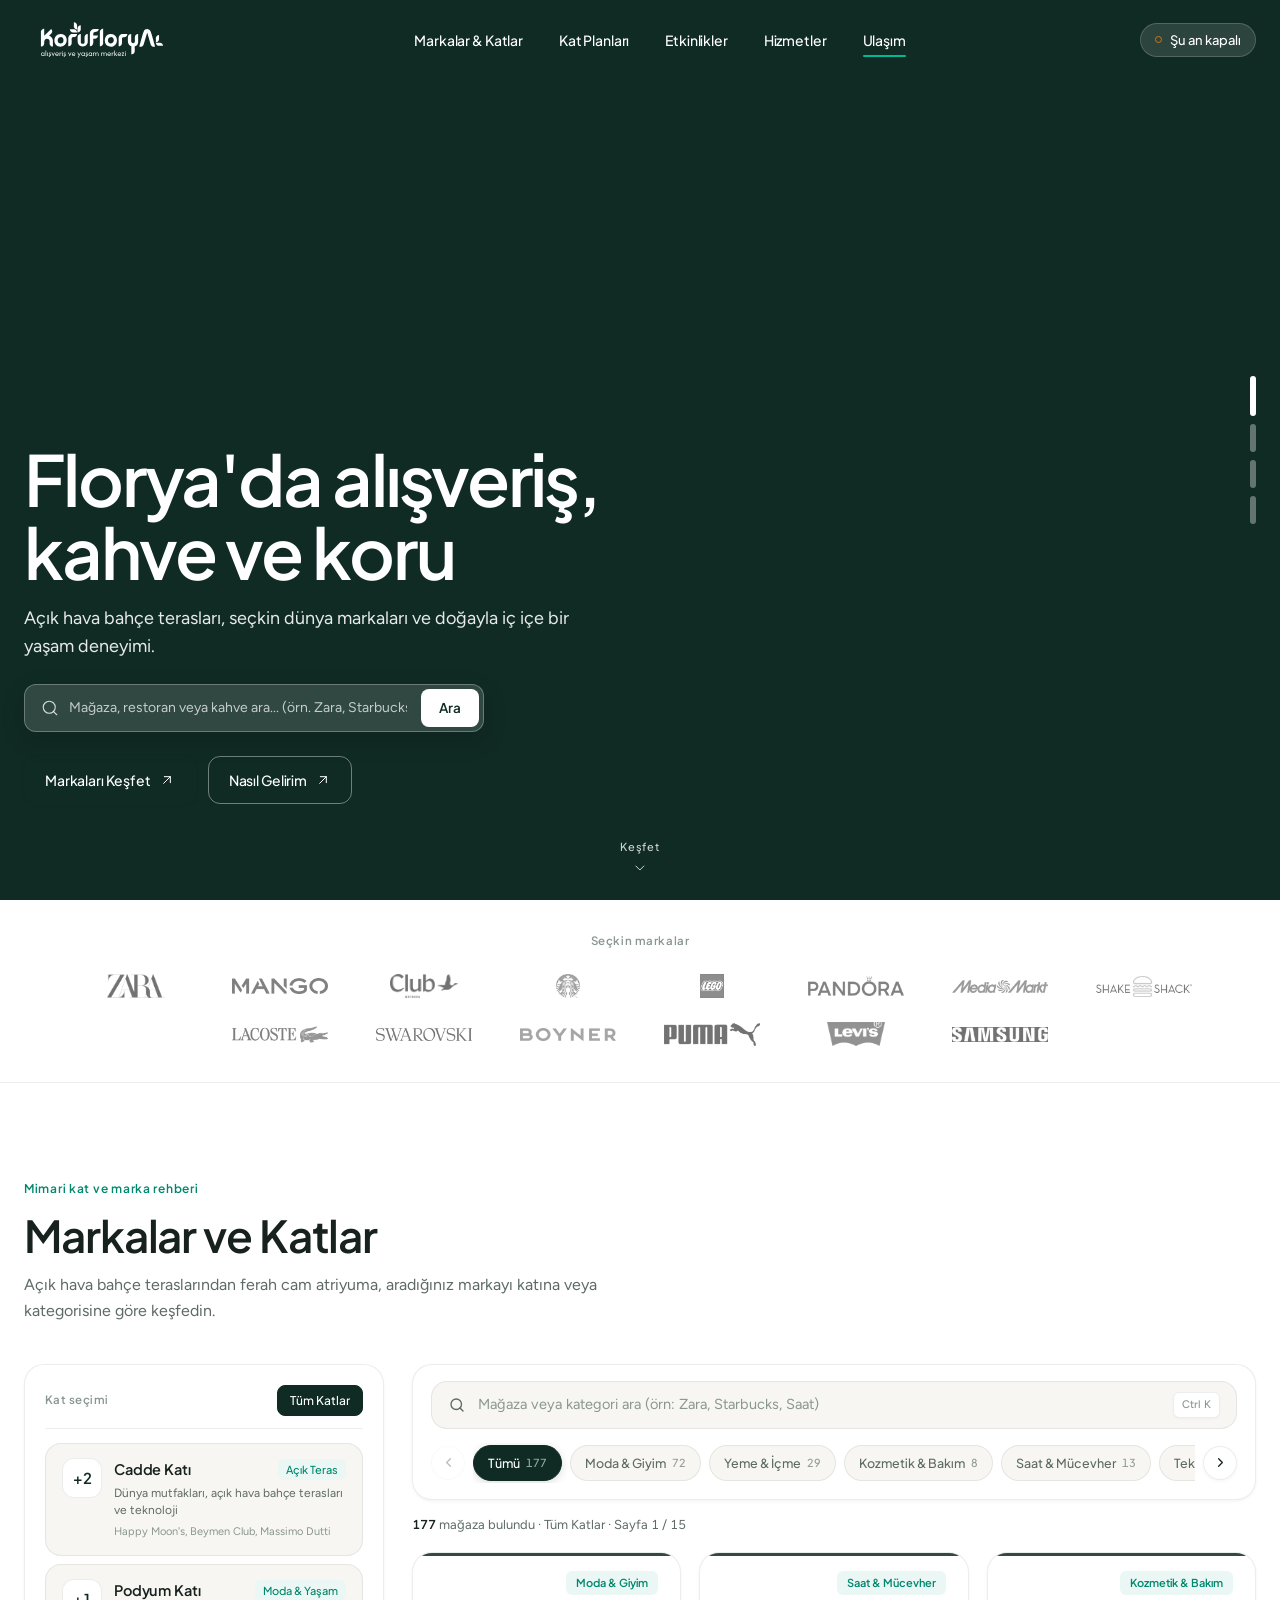
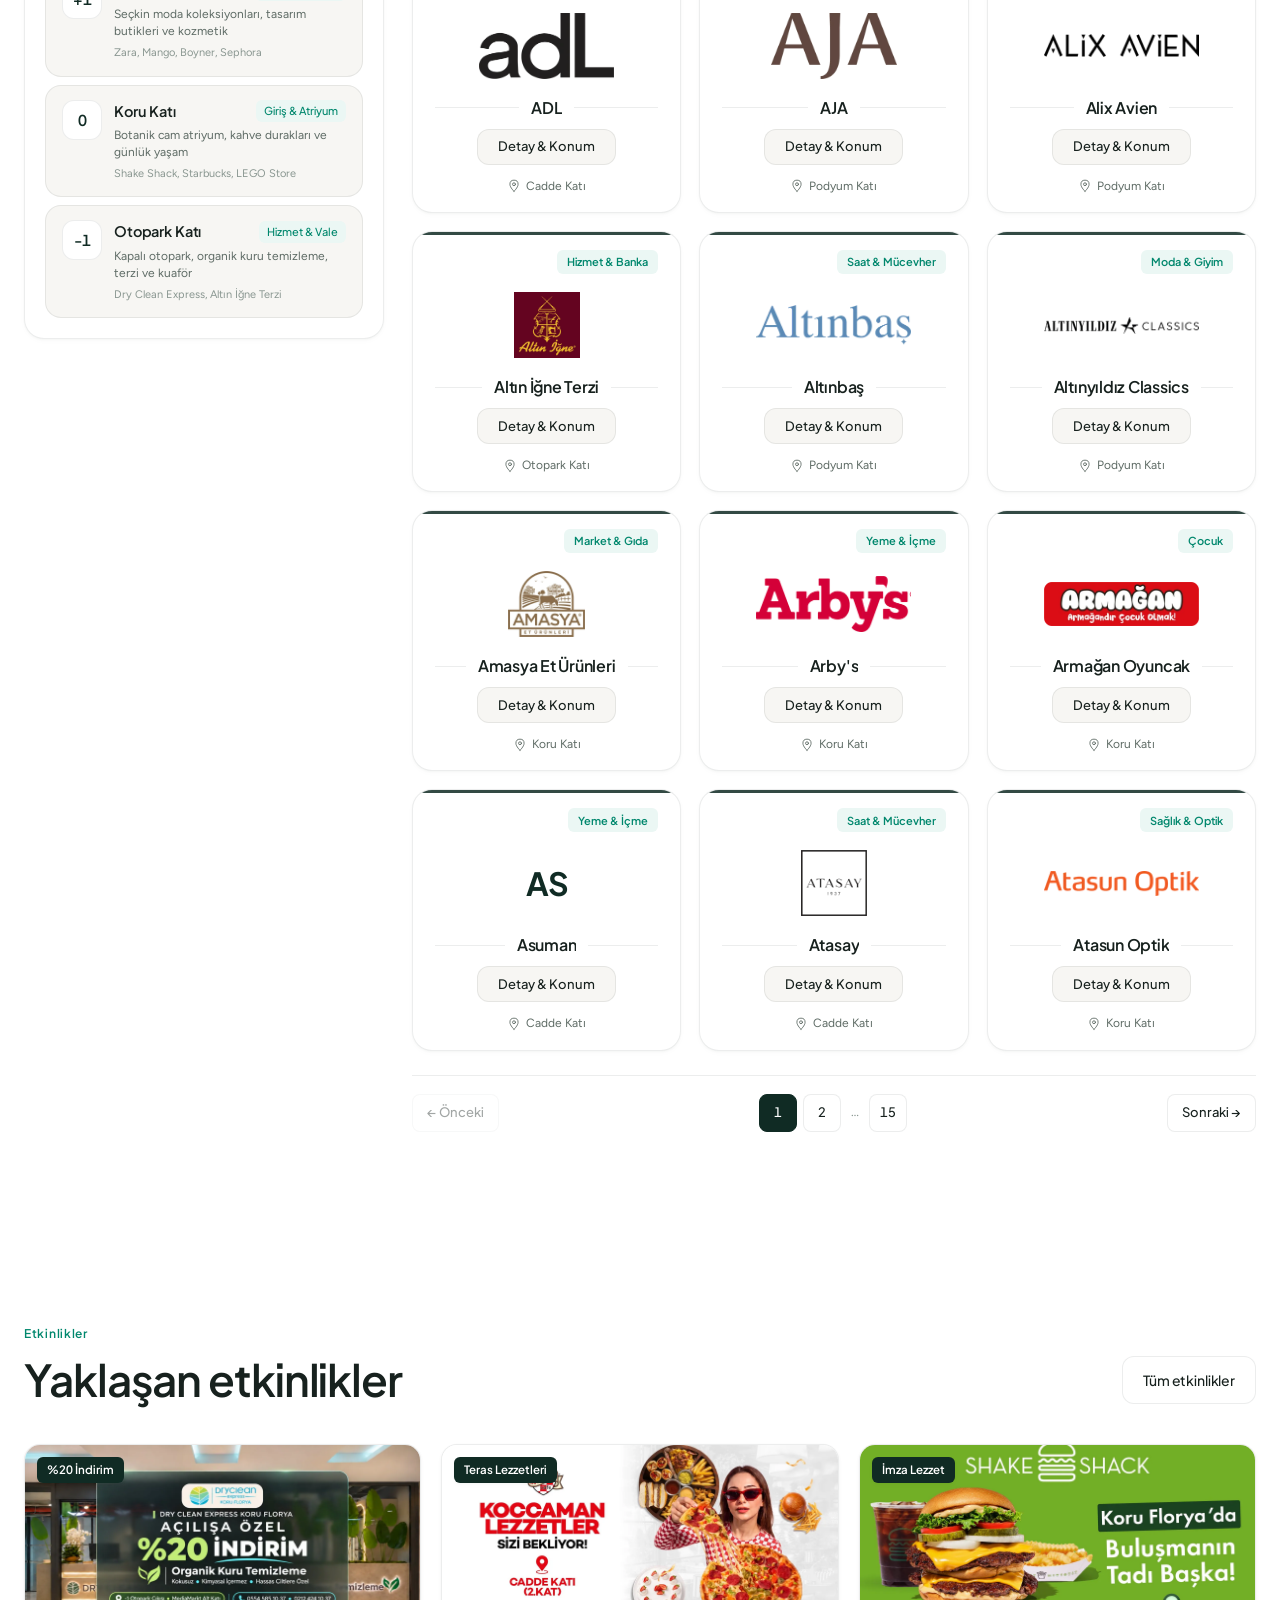
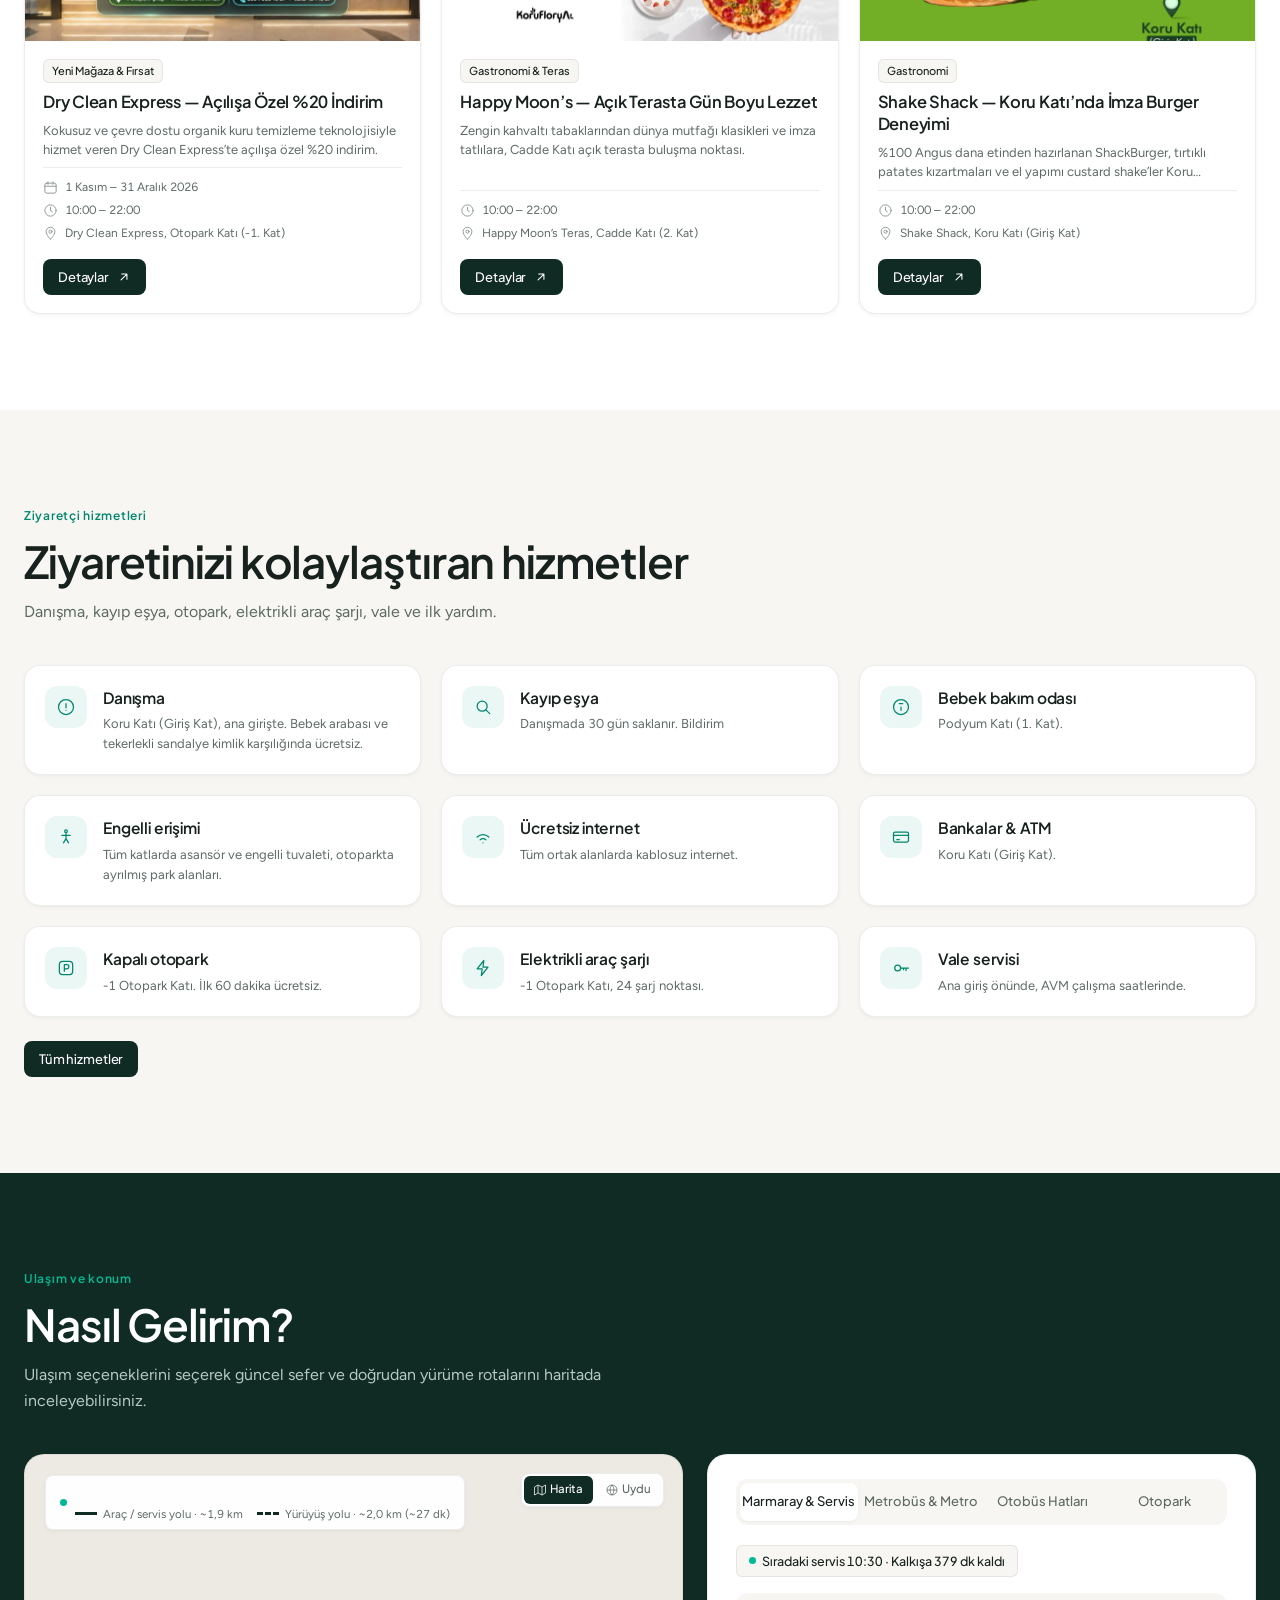
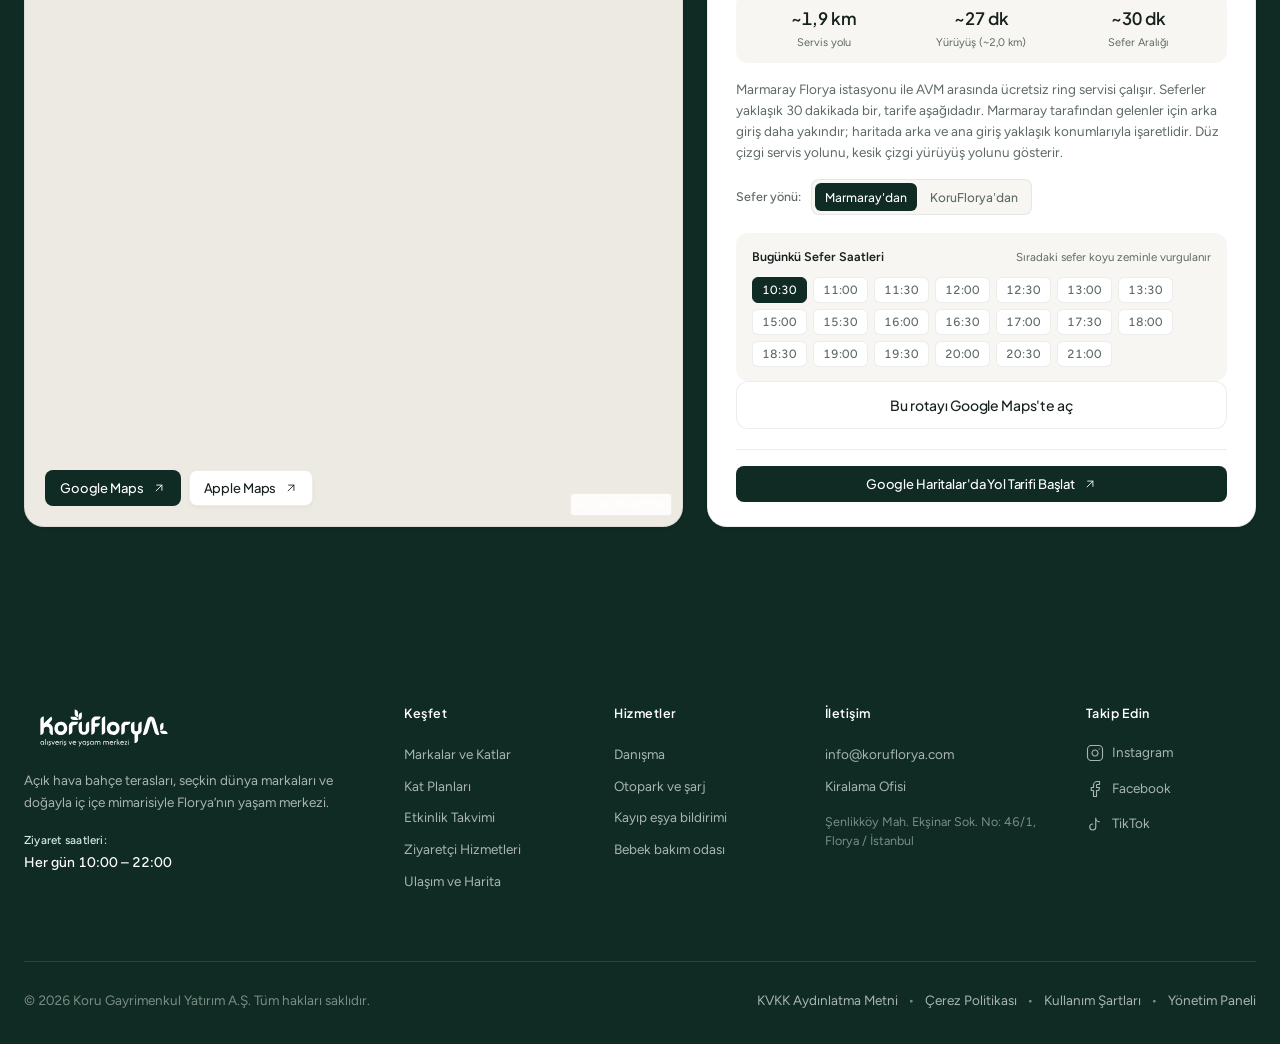
==== commit b720f987: "Add floor plan & home pagination, editorial brand cards, soft navbar transition, horizontal category" ====
--- a/index.html
+++ b/index.html
@@ -138,10 +138,18 @@
         <div class="stage-filter-box">
           <div class="stage-search">
             <svg viewBox="0 0 24 24" fill="none" stroke="currentColor" stroke-width="1.8" stroke-linecap="round" aria-hidden="true"><circle cx="11" cy="11" r="7"/><path d="m20 20-4-4"/></svg>
-            <input id="q" type="search" aria-label="Mağaza veya kategori ara" placeholder="Mağaza veya kategori ara (örn: Zara, Starbucks)" autocomplete="off" />
+            <input id="q" type="search" aria-label="Mağaza veya kategori ara" placeholder="Mağaza veya kategori ara (örn: Zara, Starbucks, Saat)" autocomplete="off" />
             <kbd id="kbd">Ctrl K</kbd>
           </div>
-          <div class="stage-pills" id="pills" role="group" aria-label="Kategoriler"></div>
+          <div class="stage-pills-wrap">
+            <button type="button" class="sp-arrow" id="pillsPrev" aria-label="Kategorileri sola kaydır" disabled>
+              <svg viewBox="0 0 24 24" fill="none" stroke="currentColor" stroke-width="2" stroke-linecap="round" stroke-linejoin="round" aria-hidden="true"><path d="m15 18-6-6 6-6"/></svg>
+            </button>
+            <div class="stage-pills" id="pills" role="group" aria-label="Kategoriler"></div>
+            <button type="button" class="sp-arrow" id="pillsNext" aria-label="Kategorileri sağa kaydır">
+              <svg viewBox="0 0 24 24" fill="none" stroke="currentColor" stroke-width="2" stroke-linecap="round" stroke-linejoin="round" aria-hidden="true"><path d="m9 18 6-6-6-6"/></svg>
+            </button>
+          </div>
         </div>
 
         <!-- Aktif Filtre Etiketleri ve Sonuç Sayacı -->
--- a/assets/css/site.css
+++ b/assets/css/site.css
@@ -78,32 +78,34 @@
 .w-full{width:100%}
 
 /* ========================================================
-   4. NAVBAR – ARCHITECTURAL & BALANCED
-   ======================================================== */
-.nav{position:fixed;inset:0 0 auto;z-index:100;color:#fff;background:transparent;-webkit-backdrop-filter:none;backdrop-filter:none;border-bottom:1px solid transparent;transition:background-color .2s var(--ease),backdrop-filter .2s var(--ease),border-color .2s var(--ease),color .2s var(--ease),box-shadow .2s var(--ease)}
-.nav .wrap{display:flex;align-items:center;justify-content:space-between;gap:24px;height:80px}
-.nav.solid{background:rgba(255,255,255,.98);color:var(--text-main);-webkit-backdrop-filter:blur(16px);backdrop-filter:blur(16px);border-bottom-color:var(--border-light);box-shadow:var(--shadow-sm)}
+   4. NAVBAR – ARCHITECTURAL & BALANCED (ULTRA-SOFT TRANSITION)
+   ======================================================== */
+.nav{position:fixed;inset:0 0 auto;z-index:100;color:#fff;background:transparent;border-bottom:1px solid transparent;transition:color .55s cubic-bezier(.22,1,.36,1),border-color .55s cubic-bezier(.22,1,.36,1)}
+.nav::before{content:"";position:absolute;inset:0;z-index:-1;background:rgba(255,255,255,.94);-webkit-backdrop-filter:blur(18px) saturate(140%);backdrop-filter:blur(18px) saturate(140%);box-shadow:var(--shadow-sm);opacity:0;transition:opacity .55s cubic-bezier(.22,1,.36,1);pointer-events:none}
+.nav .wrap{display:flex;align-items:center;justify-content:space-between;gap:24px;height:80px;transition:height .45s cubic-bezier(.22,1,.36,1)}
+.nav.solid{color:var(--text-main);border-bottom-color:var(--border-light)}
+.nav.solid::before{opacity:1}
 
 .brand{position:relative;display:block;width:156px;height:48px;flex:none}
-.brand img{position:absolute;inset:0;width:100%;height:100%;object-fit:contain;transition:opacity .2s var(--ease)}
+.brand img{position:absolute;inset:0;width:100%;height:100%;object-fit:contain;transition:opacity .55s cubic-bezier(.22,1,.36,1)}
 .brand .logo-d{opacity:0}
 .nav.solid .brand .logo-w{opacity:0}
 .nav.solid .brand .logo-d{opacity:1}
 
 .links{display:flex;align-items:center;gap:4px}
-.links a{position:relative;padding:8px 16px;border-radius:var(--radius-sm);font-family:var(--font-h);font-weight:500;font-size:14px;letter-spacing:-.01em;transition:color .16s var(--ease),background-color .16s var(--ease)}
+.links a{position:relative;padding:8px 16px;border-radius:var(--radius-sm);font-family:var(--font-h);font-weight:500;font-size:14px;letter-spacing:-.01em;transition:color .35s var(--ease),background-color .25s var(--ease)}
 .links a:hover{background:rgba(255,255,255,.12)}
 .nav.solid .links a:hover{background:var(--bg-light)}
-.links a::after{content:"";position:absolute;bottom:2px;left:16px;right:16px;height:2px;background:var(--brand-turq);border-radius:var(--radius-pill);transform:scaleX(0);transition:transform .16s var(--ease)}
+.links a::after{content:"";position:absolute;bottom:2px;left:16px;right:16px;height:2px;background:var(--brand-turq);border-radius:var(--radius-pill);transform:scaleX(0);transition:transform .22s var(--ease)}
 .links a.active::after, .links a:hover::after{transform:scaleX(1)}
 
 .nav-r{display:flex;align-items:center;gap:16px}
-.live{display:flex;align-items:center;gap:8px;font-size:13px;font-weight:500;font-family:var(--font-h);white-space:nowrap;padding:6px 14px;border-radius:var(--radius-pill);background:rgba(255,255,255,.12);border:1px solid rgba(255,255,255,.18);backdrop-filter:blur(8px)}
+.live{display:flex;align-items:center;gap:8px;font-size:13px;font-weight:500;font-family:var(--font-h);white-space:nowrap;padding:6px 14px;border-radius:var(--radius-pill);background:rgba(255,255,255,.12);border:1px solid rgba(255,255,255,.18);backdrop-filter:blur(8px);transition:background-color .55s cubic-bezier(.22,1,.36,1),border-color .55s cubic-bezier(.22,1,.36,1),color .55s cubic-bezier(.22,1,.36,1)}
 .nav.solid .live{background:var(--bg-light);border-color:var(--border-light);color:var(--text-main)}
 .dot{width:7px;height:7px;border-radius:50%;background:var(--brand-turq);flex:none;opacity:1}
 .dot.off{background:transparent;border:1.5px solid #D97706}
 
-.menu-btn{display:none;align-items:center;gap:8px;border:1px solid currentColor;background:none;border-radius:var(--radius-sm);height:36px;padding:0 14px;font-family:var(--font-h);font-weight:500;font-size:13px;cursor:pointer}
+.menu-btn{display:none;align-items:center;gap:8px;border:1px solid currentColor;background:none;border-radius:var(--radius-sm);height:36px;padding:0 14px;font-family:var(--font-h);font-weight:500;font-size:13px;cursor:pointer;transition:color .4s var(--ease),border-color .4s var(--ease)}
 
 /* ========================================================
    5. HERO SECTION & BRAND STRIP
@@ -196,19 +198,28 @@
 /* ========================================================
    7. MAĞAZA ARAMA, FİLTRELEME & KARTLAR
    ======================================================== */
-.stage-filter-box{display:flex;gap:12px;align-items:center;flex-wrap:wrap;background:#FFFFFF;border:1px solid var(--border-light);border-radius:var(--radius-lg);padding:10px 14px;margin-bottom:12px;box-shadow:var(--shadow-sm)}
-.stage-search{display:flex;align-items:center;gap:10px;background:var(--bg-light);border:1px solid var(--border-light);border-radius:var(--radius-md);padding:0 12px;height:40px;flex:1 1 240px;transition:background-color .16s var(--ease),border-color .16s var(--ease)}
-.stage-search:focus-within{background:#fff;border-color:var(--brand-turq);box-shadow:0 0 0 2px var(--brand-turq-light)}
-.stage-search svg{width:16px;height:16px;color:var(--text-subtle);flex:none}
-.stage-search input{flex:1;min-width:0;border:0;background:none;outline:none;font-size:13.5px;color:var(--text-main)}
+.stage-filter-box{display:flex;flex-direction:column;gap:14px;background:#FFFFFF;border:1px solid var(--border-light);border-radius:var(--radius-xl);padding:16px 18px;margin-bottom:14px;box-shadow:var(--shadow-sm)}
+.stage-search{display:flex;align-items:center;gap:12px;background:var(--bg-light);border:1px solid var(--border-light);border-radius:var(--radius-lg);padding:0 16px;height:48px;width:100%;transition:background-color .2s var(--ease),border-color .2s var(--ease),box-shadow .2s var(--ease)}
+.stage-search:focus-within{background:#fff;border-color:var(--brand-turq);box-shadow:0 0 0 3px var(--brand-turq-light)}
+.stage-search svg{width:18px;height:18px;color:var(--text-muted);flex:none}
+.stage-search input{flex:1;min-width:0;border:0;background:none;outline:none;font-size:14.5px;color:var(--text-main)}
 .stage-search input::placeholder{color:var(--text-subtle)}
-.stage-search kbd{font-family:var(--font-b);font-size:10.5px;color:var(--text-subtle);border:1px solid var(--border-light);border-radius:var(--radius-xs);padding:2px 6px;background:#fff}
-
-.stage-pills{display:flex;gap:6px;overflow-x:auto;scrollbar-width:none}
+.stage-search kbd{font-family:var(--font-b);font-size:11px;font-weight:500;color:var(--text-subtle);border:1px solid var(--border-light);border-radius:var(--radius-xs);padding:3px 8px;background:#fff;box-shadow:0 1px 2px rgba(0,0,0,.03)}
+
+.stage-pills-wrap{position:relative;display:flex;align-items:center;gap:8px;width:100%}
+.sp-arrow{width:34px;height:34px;border-radius:50%;border:1px solid var(--border-light);background:#fff;color:var(--text-main);display:grid;place-items:center;flex:none;cursor:pointer;box-shadow:var(--shadow-sm);transition:background-color .16s var(--ease),color .16s var(--ease),border-color .16s var(--ease),opacity .16s var(--ease)}
+.sp-arrow:hover:not(:disabled){background:var(--brand-dark);border-color:var(--brand-dark);color:#fff}
+.sp-arrow:disabled{opacity:.3;cursor:default;box-shadow:none}
+.sp-arrow svg{width:15px;height:15px}
+
+.stage-pills{display:flex;gap:8px;overflow-x:auto;scrollbar-width:none;scroll-behavior:smooth;flex:1;min-width:0;padding:2px 0;cursor:grab;user-select:none}
+.stage-pills.dragging{cursor:grabbing;scroll-behavior:auto}
 .stage-pills::-webkit-scrollbar{display:none}
-.stage-pills .pill{background:var(--bg-light);border:1px solid var(--border-light);color:var(--text-muted);height:32px;padding:0 12px;border-radius:var(--radius-sm);font-size:12px;font-weight:500;font-family:var(--font-h);cursor:pointer;white-space:nowrap;transition:background-color .16s var(--ease),color .16s var(--ease)}
-.stage-pills .pill:hover{background:var(--bg-raised);color:var(--text-main)}
-.stage-pills .pill.on{background:var(--brand-dark);border-color:var(--brand-dark);color:#fff}
+.stage-pills .pill{background:var(--bg-light);border:1px solid var(--border-light);color:var(--text-muted);height:36px;padding:0 14px;border-radius:var(--radius-pill);font-size:12.5px;font-weight:500;font-family:var(--font-h);cursor:pointer;white-space:nowrap;display:inline-flex;align-items:center;gap:6px;transition:background-color .18s var(--ease),color .18s var(--ease),border-color .18s var(--ease),transform .16s var(--ease)}
+.stage-pills .pill small{font-size:11px;opacity:.65;font-weight:500}
+.stage-pills .pill:hover{background:var(--bg-raised);color:var(--text-main);border-color:rgba(23,33,30,.14)}
+.stage-pills .pill.on{background:var(--brand-dark);border-color:var(--brand-dark);color:#fff;box-shadow:0 2px 8px rgba(16,43,36,.15)}
+.stage-pills .pill.on small{opacity:.85;color:#A9C7BE}
 
 /* Active Filter Chips Bar */
 .stage-active-filters[hidden]{display:none!important}
@@ -224,30 +235,31 @@
 .link{background:none;border:0;color:var(--brand-turq-text);font-weight:500;text-decoration:underline;text-underline-offset:3px;cursor:pointer}
 .link[hidden]{display:none!important}
 
-/* Store Cards Grid */
-.stage-grid{display:grid;grid-template-columns:repeat(3,1fr);gap:16px}
-.store-card{background:#FFFFFF;border:1px solid var(--border-light);border-top:3px solid var(--brand-dark);border-radius:var(--radius-lg);padding:18px 20px;display:flex;flex-direction:column;justify-content:space-between;gap:12px;min-height:200px;box-shadow:var(--shadow-sm);transition:border-color .16s var(--ease),box-shadow .16s var(--ease),background-color .16s var(--ease)}
-.store-card[data-floor="C"]{border-top-color:#00B995}
-.store-card[data-floor="P"]{border-top-color:#102B24}
-.store-card[data-floor="K"]{border-top-color:#2D6A4F}
-.store-card[data-floor="O"]{border-top-color:#64748B}
-.store-card:hover{border-color:rgba(23,33,30,.16);box-shadow:var(--shadow-md)}
-
-.sc-top{display:flex;justify-content:space-between;align-items:flex-start;gap:10px}
-.sc-logo{width:56px;height:38px;border-radius:var(--radius-sm);background:var(--bg-light);border:1px solid var(--border-light);display:grid;place-items:center;flex:none;padding:3px}
-.sc-logo img{max-width:46px;max-height:26px;object-fit:contain}
-.sc-logo i{font-style:normal;font-family:var(--font-h);font-weight:600;font-size:13px;color:var(--text-muted)}
-.sc-cat{display:inline-flex;align-items:center;height:22px;padding:0 8px;border-radius:var(--radius-xs);font-size:11px;font-weight:500;font-family:var(--font-h);background:var(--brand-turq-light);color:var(--brand-turq-text);white-space:nowrap}
-
-.sc-mid{display:flex;flex-direction:column;gap:3px}
-.sc-name{font-family:var(--font-h);font-weight:600;font-size:16.5px;line-height:22px;letter-spacing:-.015em;color:var(--text-main)}
+/* Store Cards Grid (Matches Editorial Brand Card Mockup) */
+.stage-grid{display:grid;grid-template-columns:repeat(3,1fr);gap:18px}
+.store-card{background:#FFFFFF;border:1px solid var(--border-light);border-radius:var(--radius-xl);padding:18px 22px 16px;display:flex;flex-direction:column;align-items:center;justify-content:space-between;gap:10px;min-height:244px;box-shadow:var(--shadow-sm);cursor:pointer;position:relative;overflow:hidden;transition:transform .22s var(--ease),border-color .22s var(--ease),box-shadow .22s var(--ease)}
+.store-card::before{content:"";position:absolute;top:0;left:0;right:0;height:3px;background:var(--brand-dark);opacity:.85;transition:background-color .22s var(--ease),height .22s var(--ease)}
+.store-card:hover{transform:translateY(-3px);border-color:rgba(16,43,36,.18);box-shadow:var(--shadow-lg)}
+.store-card:hover::before{background:var(--brand-turq)}
+
+.sc-top{width:100%;display:flex;justify-content:flex-end;align-items:center}
+.sc-cat{display:inline-flex;align-items:center;height:24px;padding:0 10px;border-radius:var(--radius-xs);font-size:11px;font-weight:600;font-family:var(--font-h);background:var(--brand-turq-light);color:var(--brand-turq-text);white-space:nowrap}
+
+.sc-logo{width:100%;height:78px;display:flex;align-items:center;justify-content:center;padding:4px 12px;margin:2px 0}
+.sc-logo img{max-width:155px;max-height:66px;width:auto;height:auto;object-fit:contain;transition:transform .25s var(--ease)}
+.store-card:hover .sc-logo img{transform:scale(1.04)}
+.sc-logo i{font-style:normal;font-family:var(--font-h);font-weight:700;font-size:32px;letter-spacing:-.03em;color:var(--brand-dark)}
+
+.sc-mid{width:100%;display:flex;flex-direction:column;align-items:center;gap:10px}
+.sc-name-line{width:100%;display:flex;align-items:center;gap:12px}
+.sc-name-line::before,.sc-name-line::after{content:"";flex:1;height:1px;background:var(--border-light)}
+.sc-name{font-family:var(--font-h);font-weight:600;font-size:16px;line-height:22px;letter-spacing:-.015em;color:var(--text-main);text-align:center;white-space:nowrap;overflow:hidden;text-overflow:ellipsis;max-width:78%}
 .sc-name mark{background:#FEF3C7;color:var(--text-main);border-radius:2px;padding:0 2px}
-.sc-floor{font-size:12px;color:var(--text-muted);display:flex;align-items:center;gap:5px}
-
-.sc-bottom{display:flex;justify-content:space-between;align-items:center;gap:8px;padding-top:10px;border-top:1px solid var(--border-light)}
-.sc-hours{font-size:11.5px;color:var(--text-subtle);font-weight:400}
-.sc-btn{white-space:nowrap;flex:none;padding:0 12px;font-size:12px;font-weight:500;height:32px;border-radius:var(--radius-sm);background:var(--bg-light);border:1px solid var(--border-light);color:var(--text-main);display:inline-flex;align-items:center;gap:4px;transition:background-color .16s var(--ease),color .16s var(--ease);cursor:pointer}
-.sc-btn:hover{background:var(--brand-dark);border-color:var(--brand-dark);color:#fff}
+
+.sc-btn{white-space:nowrap;padding:0 20px;font-size:13px;font-weight:500;font-family:var(--font-h);height:36px;border-radius:var(--radius-md);background:var(--bg-light);border:1px solid var(--border-light);color:var(--text-main);display:inline-flex;align-items:center;justify-content:center;gap:6px;transition:background-color .18s var(--ease),color .18s var(--ease),border-color .18s var(--ease);cursor:pointer}
+.store-card:hover .sc-btn,.sc-btn:hover{background:var(--brand-dark);border-color:var(--brand-dark);color:#fff}
+
+.sc-floor{font-size:12px;color:var(--text-muted);display:inline-flex;align-items:center;justify-content:center;gap:5px;margin-top:2px}
 
 /* Pagination (.stage-pager) */
 .stage-pager[hidden]{display:none!important}
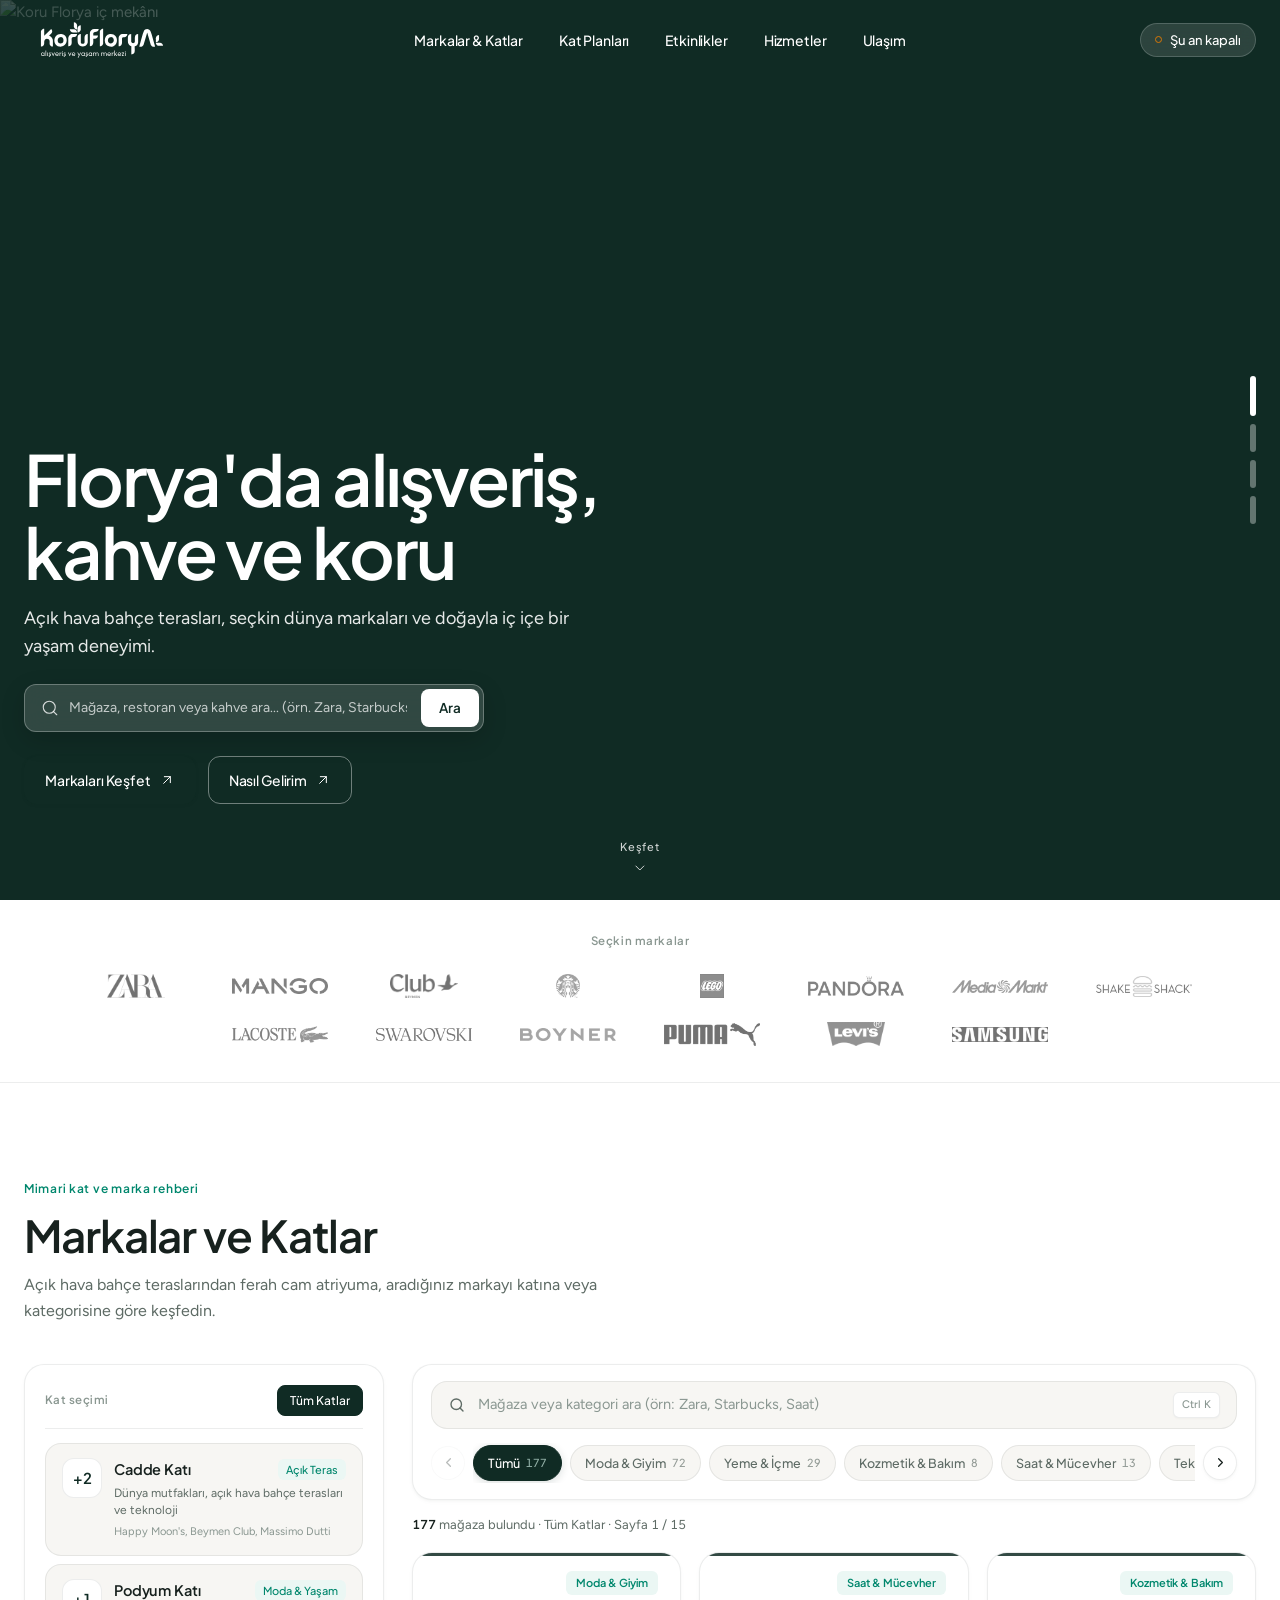
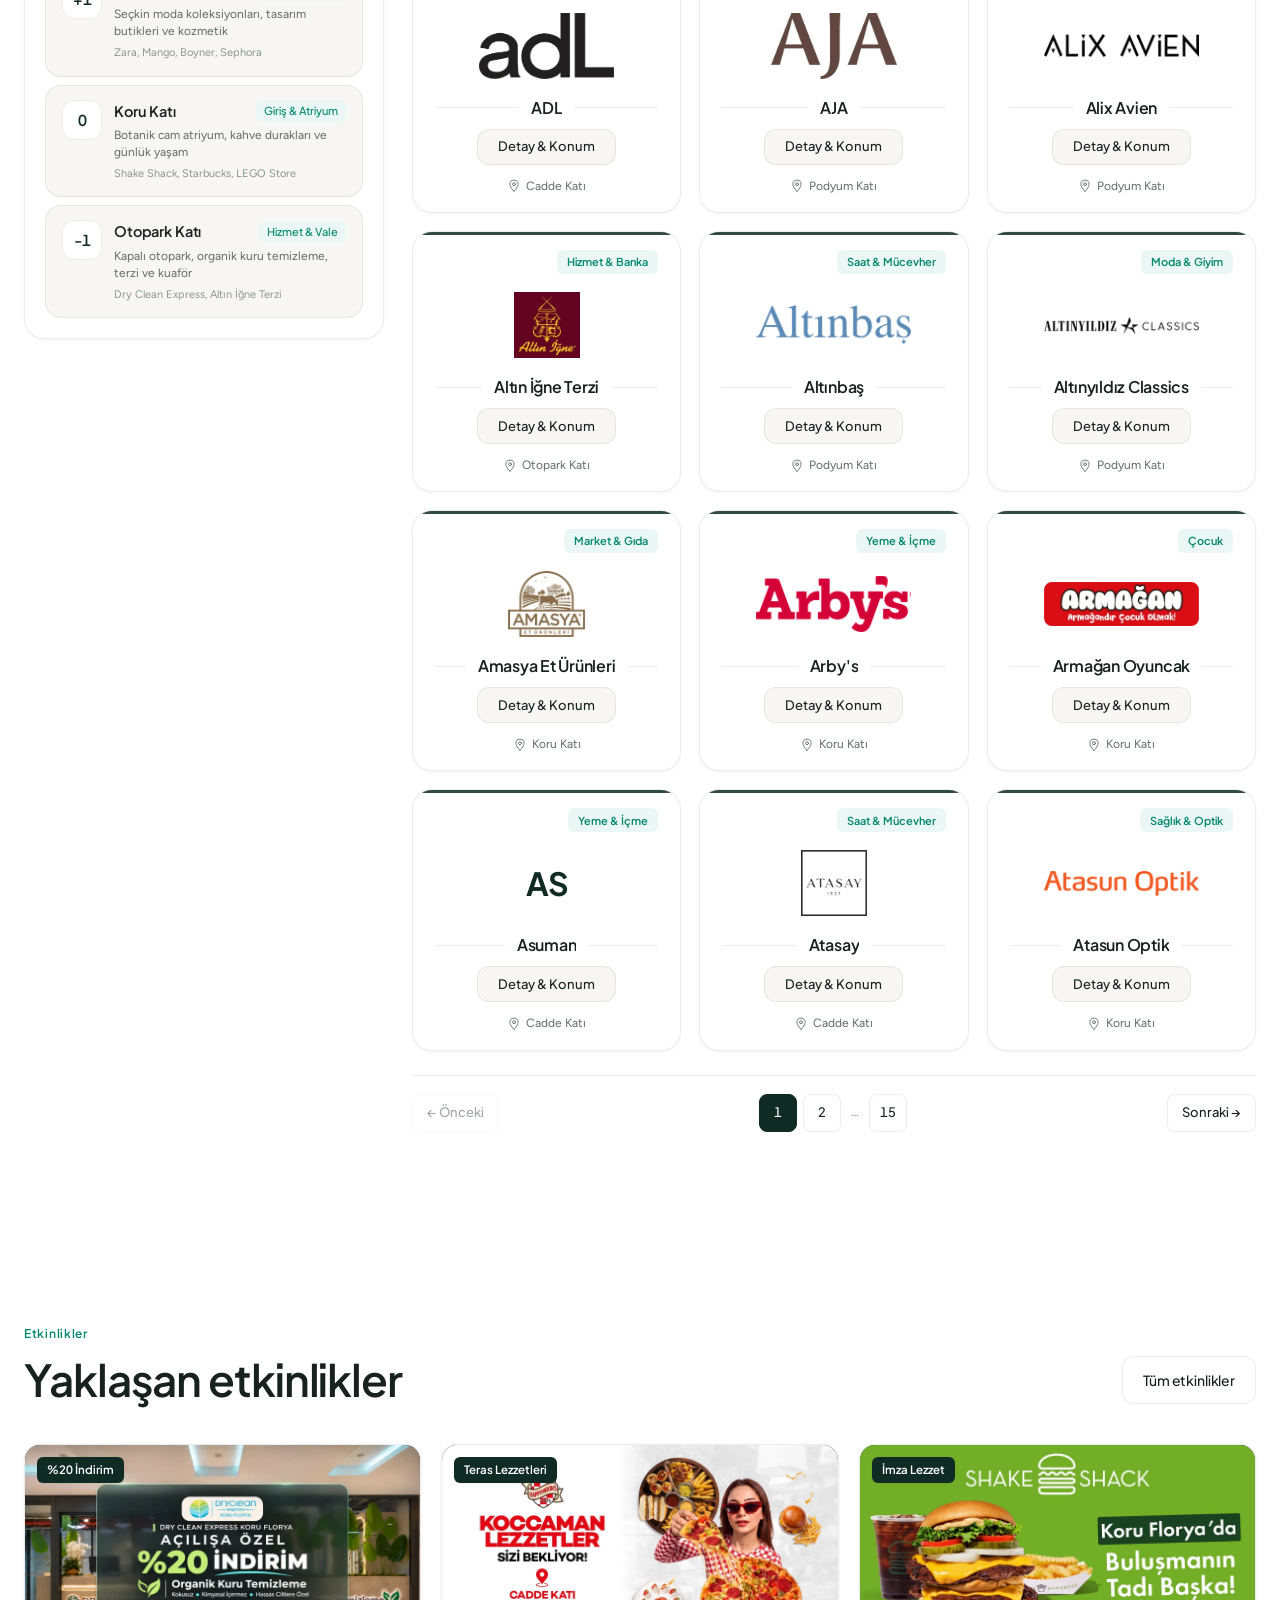
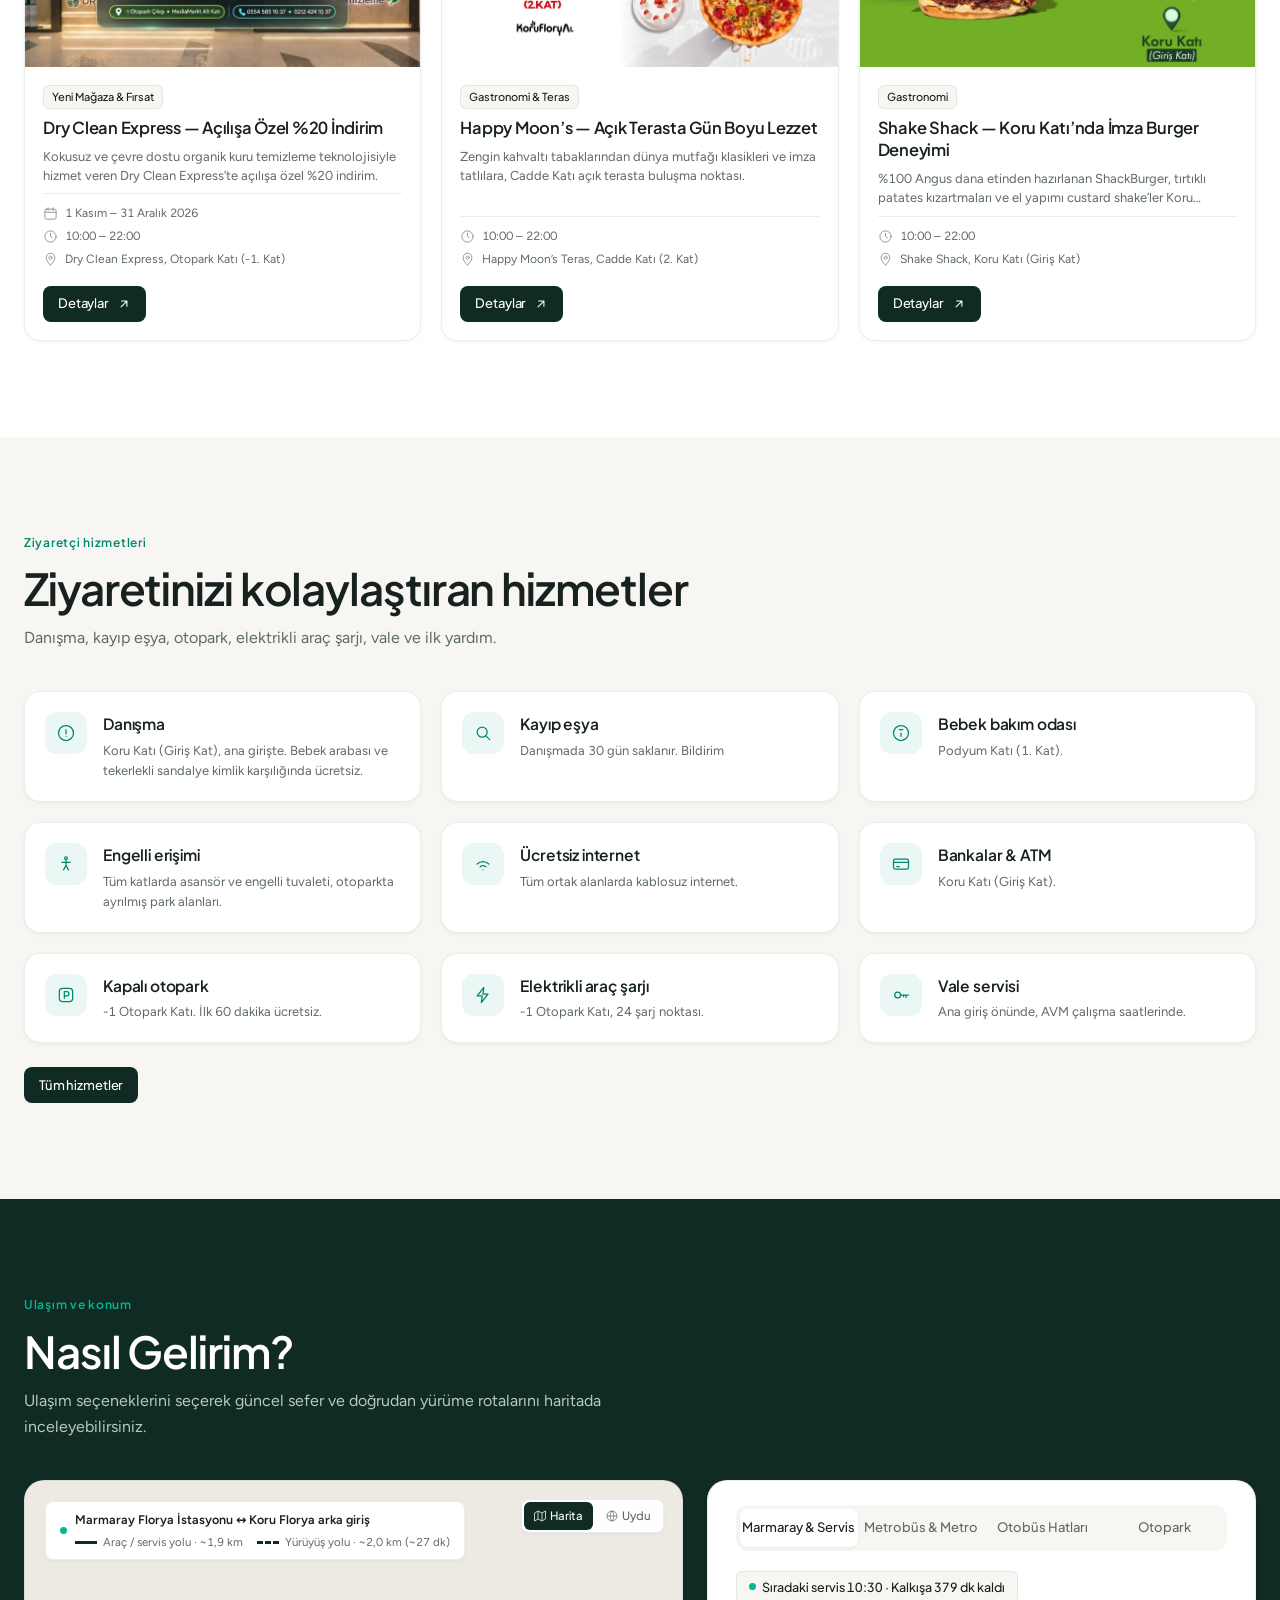
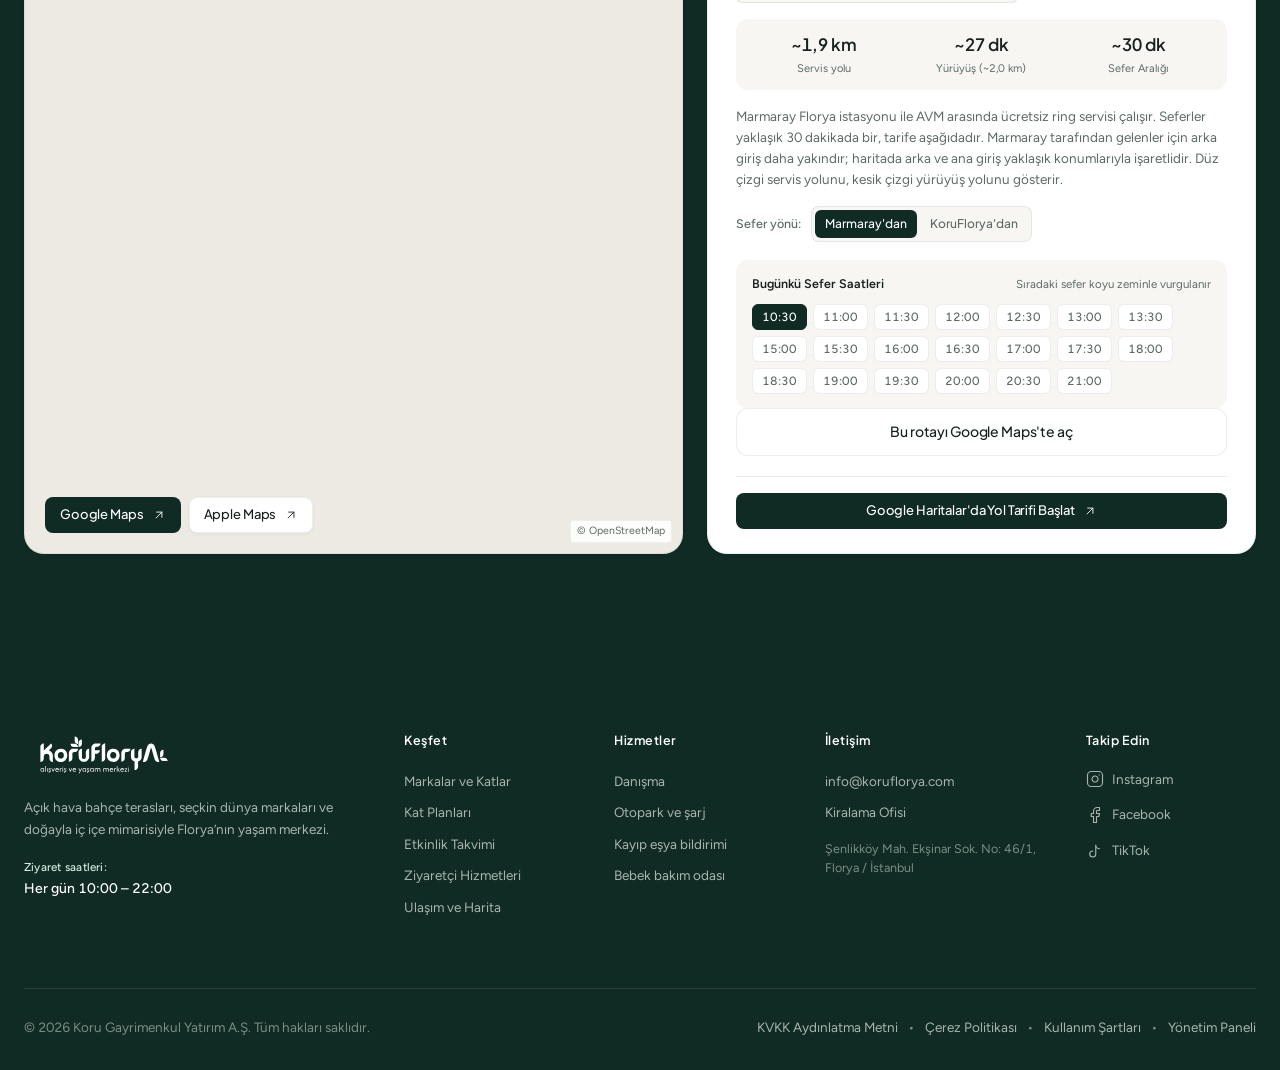
==== commit 961a29bc: "feat: 16-point UI/UX, mobile, Hero event linking, and Admin CMS polish" ====
--- a/index.html
+++ b/index.html
@@ -346,26 +346,26 @@
           <div class="t-pane" id="tp-metro">
             <div class="t-live-badge">
               <span class="dot"></span>
-              <span>Cennet – Koru Florya durağı</span>
+              <span>Cennet Mahallesi Metrobüs Durağı</span>
             </div>
             <div class="route-summary-box">
-              <div class="rs-item"><b>Cennet</b><span>Metrobüs durağı</span></div>
-              <div class="rs-item"><b>Doğrudan</b><span>AVM bağlantısı</span></div>
-              <div class="rs-item"><b>M1A</b><span>Yenibosna durağı</span></div>
-            </div>
-            <p class="t-desc">Metrobüs durağından AVM'ye doğrudan bağlantı sağlanır. M1A metro için Yenibosna durağı kullanılır. Haritadaki konum yaklaşıktır.</p>
+              <div class="rs-item"><b>~120 m</b><span>Alt geçit bağlantısı</span></div>
+              <div class="rs-item"><b>~2 dk</b><span>Yürüyüş süresi</span></div>
+              <div class="rs-item"><b>M1A</b><span>Yenibosna aktarma</span></div>
+            </div>
+            <p class="t-desc">Cennet Mahallesi Metrobüs durağında indikten sonra aşağı iniş merdivenlerini kullanarak metrobüsün altındaki alt geçitten doğrudan Koru Florya ana girişine geçebilirsiniz.</p>
             <div class="t-route-item">
               <div class="t-route-icon"><svg viewBox="0 0 24 24" fill="none" stroke="currentColor" stroke-width="1.5"><rect x="4" y="4" width="16" height="13" rx="2"/><path d="M4 11h16M7 20v-3M17 20v-3"/></svg></div>
               <div>
-                <h4>Metrobüs: Cennet – Koru Florya durağı</h4>
-                <p>Metrobüs durağından AVM'ye doğrudan bağlantı sağlanır.</p>
+                <h4>Metrobüs: Cennet Mahallesi Durağı</h4>
+                <p>Duraktan aşağı inip metrobüs alt geçidinden geçerek doğrudan AVM ön girişine ulaşılır.</p>
               </div>
             </div>
             <div class="t-route-item">
               <div class="t-route-icon"><svg viewBox="0 0 24 24" fill="none" stroke="currentColor" stroke-width="1.5"><path d="M12 2v20M5 12h14"/></svg></div>
               <div>
-                <h4>M1A metro</h4>
-                <p>Yenibosna durağı.</p>
+                <h4>M1A Metro bağlantısı</h4>
+                <p>Yenibosna durağından metrobüse aktarma yaparak Cennet durağında inebilirsiniz.</p>
               </div>
             </div>
           </div>
--- a/assets/css/site.css
+++ b/assets/css/site.css
@@ -375,8 +375,9 @@
 .fixed-pin::after{content:"";position:absolute;bottom:0;left:50%;transform:translateX(-50%);width:0;height:0;border-left:4px solid transparent;border-right:4px solid transparent;border-top:6px solid var(--pin-color,#00B995)}
 
 .map-actions{position:absolute;left:20px;bottom:20px;right:20px;z-index:500;display:flex;gap:8px;flex-wrap:wrap}
-.map-leg{position:absolute;left:20px;top:20px;z-index:500;background:rgba(255,255,255,.95);border-radius:var(--radius-sm);padding:6px 14px;font-size:12.5px;font-weight:500;display:flex;gap:8px;align-items:center;box-shadow:var(--shadow-sm);border:1px solid var(--border-light)}
-.ml-body{display:flex;flex-direction:column;gap:3px}
+.map-leg{position:absolute;left:20px;top:20px;z-index:500;background:rgba(255,255,255,.96);color:var(--text-main);border-radius:var(--radius-sm);padding:8px 14px;font-size:12.5px;font-weight:500;display:flex;gap:8px;align-items:center;box-shadow:var(--shadow-sm);border:1px solid var(--border-light)}
+.ml-body{display:flex;flex-direction:column;gap:3px;color:var(--text-main)}
+#mapLegText{color:var(--text-main);font-weight:600}
 .ml-key{display:flex;flex-wrap:wrap;gap:3px 14px;font-size:11.5px;font-weight:400;color:var(--text-muted)}
 .mk{display:inline-flex;align-items:center;gap:6px}
 .mk i{display:inline-block;width:22px;height:0;border-top:3px solid var(--brand-dark)}
@@ -386,7 +387,7 @@
 .mt-btn svg{width:12px;height:12px;flex:none}
 .mt-btn:hover{color:var(--text-main)}
 .mt-btn.on{background:var(--brand-dark);color:#fff}
-.map-attr{position:absolute;right:10px;bottom:10px;z-index:500;font-size:10.5px;background:rgba(255,255,255,.85);padding:2px 6px;border-radius:4px;border:1px solid rgba(0,0,0,.06)}
+.map-attr{position:absolute;right:10px;bottom:10px;z-index:500;font-size:10.5px;color:var(--text-muted);background:rgba(255,255,255,.88);padding:2px 6px;border-radius:4px;border:1px solid rgba(0,0,0,.06)}
 
 /* Transit Panel */
 .transit-panel{background:var(--bg-card);border:1px solid var(--border-light);border-radius:var(--radius-xl);padding:24px 28px;display:flex;flex-direction:column;justify-content:space-between;box-shadow:var(--shadow-sm)}
@@ -522,16 +523,15 @@
 
 .ecards,.sim{display:grid;grid-template-columns:repeat(3,1fr);gap:20px}
 .ecard{background:#fff;border:1px solid var(--border-light);border-radius:var(--radius-lg);overflow:hidden;display:flex;flex-direction:column;transition:border-color .16s var(--ease),box-shadow .16s var(--ease),transform .16s var(--ease);box-shadow:var(--shadow-sm);text-decoration:none;color:inherit}
-.ecard:hover{border-color:rgba(23,33,30,.18);box-shadow:var(--shadow-md);transform:translateY(-2px)}
-.eimg{position:relative;aspect-ratio:16/10;max-height:196px;background:var(--bg-light);overflow:hidden}
-.ecards-sm .eimg{max-height:160px}
-.eimg img{width:100%;height:100%;object-fit:cover;transition:transform .4s var(--ease)}
-.ecard:hover .eimg img{transform:scale(1.03)}
-
-.edate{position:absolute;top:12px;left:12px;background:rgba(255,255,255,.96);color:var(--text-main);border-radius:var(--radius-sm);border:1px solid var(--border-light);padding:4px 10px;text-align:center;box-shadow:var(--shadow-sm)}
+.ecard:hover{border-color:rgba(23,33,30,.18);box-shadow:var(--shadow-md);transform:translateY(-3px)}
+.eimg{position:relative;aspect-ratio:16/9;width:100%;max-height:none;background:#102B24;overflow:hidden;isolation:isolate}
+.eimg::before{content:"";position:absolute;inset:0;background-image:var(--bg-img);background-size:cover;background-position:center;filter:blur(22px) saturate(1.15) brightness(.9);transform:scale(1.16);z-index:0;pointer-events:none}
+.eimg img{position:relative;z-index:1;width:100%;height:100%;object-fit:contain;display:block}
+
+.edate{position:absolute;top:12px;left:12px;z-index:2;background:rgba(255,255,255,.96);color:var(--text-main);border-radius:var(--radius-sm);border:1px solid var(--border-light);padding:4px 10px;text-align:center;box-shadow:var(--shadow-sm)}
 .edate b{display:block;font-family:var(--font-h);font-weight:600;font-size:17px;line-height:19px;letter-spacing:-.02em}
 .edate small{font-family:var(--font-h);font-weight:600;font-size:10px;letter-spacing:.04em;text-transform:uppercase;color:var(--brand-turq-text)}
-.ebadge{position:absolute;top:12px;left:12px;background:var(--brand-dark);color:#fff;border-radius:var(--radius-xs);padding:4px 10px;font-family:var(--font-h);font-weight:600;font-size:11.5px;box-shadow:var(--shadow-sm)}
+.ebadge{position:absolute;top:12px;left:12px;z-index:2;background:var(--brand-dark);color:#fff;border-radius:var(--radius-xs);padding:4px 10px;font-family:var(--font-h);font-weight:600;font-size:11.5px;box-shadow:var(--shadow-sm)}
 
 .ebody{padding:18px;display:flex;flex-direction:column;gap:8px;flex:1}
 .etags{display:flex;gap:6px;flex-wrap:wrap}
@@ -559,14 +559,23 @@
 .evd h2{font-family:var(--font-h);font-weight:600;font-size:22px;letter-spacing:-.015em;margin:32px 0 12px}
 .evd h2:first-child{margin-top:0}
 .evd p{color:var(--text-muted);font-size:15.5px;line-height:25px;margin-bottom:12px}
-.poster{border-radius:var(--radius-lg);overflow:hidden;aspect-ratio:16/9;max-height:360px;background:#EDEAE4;margin-bottom:24px;border:1px solid var(--border-light)}
-.poster img{width:100%;height:100%;object-fit:cover}
-
-.tl{display:flex;flex-direction:column;gap:8px;margin-top:12px}
-.tl li{display:flex;justify-content:space-between;align-items:center;gap:16px;padding:12px 16px;border-radius:var(--radius-md);background:var(--bg-light);border:1px solid var(--border-light);font-size:14px}
-.tl li.hot{background:var(--brand-turq-light);border-color:rgba(0,185,149,.25)}
-.tl li b{font-family:var(--font-h);font-weight:600;color:var(--text-main);white-space:nowrap}
-.tl li span{color:var(--text-muted);text-align:right}
+.poster{position:relative;border-radius:var(--radius-lg);overflow:hidden;aspect-ratio:16/9;width:100%;max-height:none;background:#102B24;margin-bottom:24px;border:1px solid var(--border-light);isolation:isolate;box-shadow:var(--shadow-sm)}
+.poster::before{content:"";position:absolute;inset:0;background-image:var(--bg-img);background-size:cover;background-position:center;filter:blur(24px) saturate(1.15) brightness(.9);transform:scale(1.15);z-index:0;pointer-events:none}
+.poster img{position:relative;z-index:1;width:100%;height:100%;object-fit:contain;display:block}
+
+/* Redesigned Architectural Event Schedule / Highlights (.tl) */
+.tl{display:grid;grid-template-columns:repeat(auto-fit,minmax(240px,1fr));gap:12px;margin-top:14px}
+.tl li{position:relative;display:flex;flex-direction:column;justify-content:flex-start;align-items:flex-start;gap:8px;padding:16px 18px 16px 20px;border-radius:var(--radius-lg);background:#fff;border:1px solid var(--border-light);box-shadow:var(--shadow-sm);overflow:hidden}
+.tl li::before{content:"";position:absolute;left:0;top:0;bottom:0;width:4px;background:var(--brand-dark)}
+.tl li.hot{background:linear-gradient(135deg,#F4FBF9 0%,#FFFFFF 100%);border-color:rgba(0,185,149,.28)}
+.tl li.hot::before{background:var(--brand-turq)}
+.tl-head{display:flex;align-items:center;gap:8px;flex-wrap:wrap;width:100%}
+.tl-idx{width:28px;height:28px;border-radius:8px;background:var(--bg-light);color:var(--brand-dark);display:grid;place-items:center;flex:none}
+.tl li.hot .tl-idx{background:var(--brand-turq-light);color:var(--brand-turq-text)}
+.tl-idx svg{width:15px;height:15px}
+.tl li b{font-family:var(--font-h);font-weight:600;font-size:15px;color:var(--text-main);letter-spacing:-.01em}
+.tl-badge{margin-left:auto;font-style:normal;font-family:var(--font-h);font-size:11px;font-weight:600;padding:2px 8px;border-radius:var(--radius-pill);background:var(--brand-turq-light);color:var(--brand-turq-text)}
+.tl-desc{font-size:14px!important;line-height:21px!important;color:var(--text-muted)!important;margin:0!important;text-align:left}
 
 .bio{display:grid;grid-template-columns:56px 1fr;gap:16px;background:var(--bg-light);border:1px solid var(--border-light);border-radius:var(--radius-lg);padding:20px;margin-top:12px}
 .bio .av{width:56px;height:56px;border-radius:50%;background:var(--brand-dark);color:#fff;display:grid;place-items:center;font-family:var(--font-h);font-weight:600;font-size:18px}
@@ -584,10 +593,17 @@
 .sidecard .note{font-size:12px;color:var(--text-subtle);margin-top:10px;line-height:1.4}
 
 /* ========================================================
-   13. RESPONSIVE BREAKPOINTS (ALL DEVICES)
-   ======================================================== */
+   13. BESPOKE MOBILE DRAWER, BOTTOM DOCK & RESPONSIVE DESIGN
+   ======================================================== */
+.mobile-drawer,.mobile-dock{display:none}
+
+.menu-bars{width:16px;height:12px;position:relative;display:inline-flex;flex-direction:column;justify-content:space-between}
+.menu-bars i{display:block;width:100%;height:1.8px;background:currentColor;border-radius:2px;transition:transform .28s var(--ease),opacity .2s var(--ease)}
+.menu-btn.active .menu-bars i:first-child{transform:translateY(5px) rotate(45deg)}
+.menu-btn.active .menu-bars i:last-child{transform:translateY(-5px) rotate(-45deg)}
+
 @media (max-width:1100px){
-  .arch-explorer{grid-template-columns:minmax(0,1fr);gap:32px}
+  .arch-explorer{grid-template-columns:minmax(0,1fr);gap:24px}
   .floor-tower{position:static}
   .tower-stack{display:grid;grid-template-columns:repeat(2,minmax(0,1fr))}
   .stage-grid{grid-template-columns:repeat(2,minmax(0,1fr))}
@@ -597,111 +613,211 @@
   .services-compact-grid{grid-template-columns:repeat(2,minmax(0,1fr))}
   .transit-hub-layout{grid-template-columns:minmax(0,1fr)}
   .map{height:520px;min-height:520px}
-  .reader{grid-template-columns:minmax(0,1fr);gap:40px}
-  .toc{display:none}
+  .reader{grid-template-columns:minmax(0,1fr);gap:24px}
+  .toc{position:static;display:flex;gap:8px;overflow-x:auto;scrollbar-width:none;padding:4px 0 8px;border-bottom:1px solid var(--border-light)}
+  .toc::-webkit-scrollbar{display:none}
+  .toc b{display:none}
+  .toc a{border-left:0;background:var(--bg-light);border:1px solid var(--border-light);border-radius:var(--radius-pill);padding:6px 14px;white-space:nowrap;font-size:13px;font-weight:500}
+  .toc a.on,.toc a:hover{background:var(--brand-dark);color:#fff;border-color:var(--brand-dark)}
   .foot{grid-template-columns:repeat(3,minmax(0,1fr))}
   .foot-brand-col{grid-column:1/-1}
   .ecards{grid-template-columns:repeat(2,1fr)}
-  .evd{grid-template-columns:minmax(0,1fr);gap:40px}
-  .sidecard{position:static}
+  .evd{grid-template-columns:minmax(0,1fr);gap:32px}
+  .evd>article,.sidecard{position:static}
 }
 
 @media (max-width:1000px){
-  .links,.nav .live{display:none}
-  .menu-btn{display:inline-flex}
-  .links.open{display:flex;position:fixed;inset:80px 0 auto;flex-direction:column;gap:0;background:rgba(255,255,255,.98);color:var(--text-main);text-shadow:none;padding:12px 24px 32px;box-shadow:0 20px 40px -12px rgba(16,43,36,.25);backdrop-filter:blur(20px);z-index:99;max-height:calc(100vh - 80px);overflow-y:auto}
-  .links.open a{font-family:var(--font-h);font-size:20px;font-weight:600;padding:16px 0;border-bottom:1px solid var(--border-light);border-radius:0;letter-spacing:-.02em}
-  .links.open a::after{display:none}
+  .links,.nav .live{display:none!important}
+  .menu-btn{display:inline-flex;align-items:center;gap:8px;height:38px;padding:0 14px;border-radius:var(--radius-pill);background:rgba(255,255,255,.14);border:1px solid rgba(255,255,255,.28);backdrop-filter:blur(10px);color:#fff;font-weight:600}
+  .nav.solid .menu-btn{background:var(--bg-light);border-color:var(--border-light);color:var(--text-main)}
+  .nav.solid .menu-btn.active{background:var(--brand-dark);border-color:var(--brand-dark);color:#fff}
+
+  .legal-head,.pagehead,.pagehead-dark,.ev-hero{padding:108px 0 34px}
+
+  /* Bespoke Mobile Menu Drawer */
+  .mobile-drawer{display:block;position:fixed;inset:80px 0 0 0;z-index:99;pointer-events:none;visibility:hidden;transition:visibility .35s}
+  .mobile-drawer.open{pointer-events:auto;visibility:visible}
+  .md-backdrop{position:absolute;inset:0;background:rgba(16,43,36,.48);-webkit-backdrop-filter:blur(6px);backdrop-filter:blur(6px);opacity:0;transition:opacity .32s var(--ease)}
+  .mobile-drawer.open .md-backdrop{opacity:1}
+  .md-sheet{position:relative;z-index:2;background:#F7F6F3;border-bottom:1px solid var(--border-light);border-radius:0 0 24px 24px;padding:16px 18px 24px;max-height:calc(100dvh - 80px);overflow-y:auto;display:flex;flex-direction:column;gap:14px;box-shadow:0 24px 48px rgba(16,43,36,.28);transform:translateY(-16px);opacity:0;transition:transform .36s cubic-bezier(.22,1,.36,1),opacity .28s var(--ease)}
+  .mobile-drawer.open .md-sheet{transform:translateY(0);opacity:1}
+
+  .md-status-bar{background:var(--brand-dark);color:#fff;border-radius:14px;padding:12px 14px;display:flex;justify-content:space-between;align-items:center;gap:10px}
+  .md-live{display:flex;align-items:center;gap:10px}
+  .md-live b{display:block;font-family:var(--font-h);font-size:13.5px;font-weight:600;line-height:1.2}
+  .md-live span{display:block;font-size:11.5px;color:#A8C5BA}
+  .md-ring-pill{background:rgba(255,255,255,.14);border:1px solid rgba(255,255,255,.2);color:#fff;font-family:var(--font-h);font-size:11.5px;font-weight:600;padding:6px 11px;border-radius:999px;white-space:nowrap}
+
+  .md-search{background:#fff;border:1px solid var(--border-light);border-radius:12px;height:46px;padding:0 5px 0 14px;display:flex;align-items:center;gap:10px;box-shadow:var(--shadow-sm)}
+  .md-search svg{color:var(--text-subtle);flex:none}
+  .md-search input{flex:1;min-width:0;border:0;background:none;outline:none;font-size:15px;color:var(--text-main)}
+  .md-search button{height:36px;padding:0 16px;border-radius:9px;border:0;background:var(--brand-dark);color:#fff;font-family:var(--font-h);font-size:13px;font-weight:600;cursor:pointer}
+
+  .md-nav{display:grid;gap:8px}
+  .md-card{background:#fff;border:1px solid var(--border-light);border-radius:14px;padding:11px 14px;display:grid;grid-template-columns:40px minmax(0,1fr) 16px;align-items:center;gap:12px;box-shadow:var(--shadow-sm);transition:transform .16s var(--ease),border-color .16s var(--ease)}
+  .md-card:active{transform:scale(.98);background:var(--bg-light)}
+  .md-ic{width:40px;height:40px;border-radius:10px;background:var(--brand-turq-light);color:var(--brand-turq-text);display:grid;place-items:center}
+  .md-ic svg{width:20px;height:20px}
+  .md-txt{min-width:0;display:flex;flex-direction:column;gap:1px}
+  .md-txt b{font-family:var(--font-h);font-size:14.5px;font-weight:600;color:var(--text-main);line-height:1.25}
+  .md-txt small{font-size:12px;color:var(--text-muted);white-space:nowrap;overflow:hidden;text-overflow:ellipsis}
+  .md-arr{color:var(--text-subtle)}
+
+  .md-foot{display:flex;flex-direction:column;gap:12px;padding-top:6px;border-top:1px solid var(--border-light)}
+  .md-cta-grid{display:grid;grid-template-columns:1fr 1fr;gap:8px}
+  .md-cta-grid .btn{height:40px;font-size:13px;border-radius:10px}
+  .md-socials{display:flex;justify-content:center;align-items:center;gap:12px;font-family:var(--font-h);font-size:12.5px;font-weight:600;color:var(--text-muted)}
+
   .dots{display:none}
   .hero-in{padding-bottom:60px}
-  section{padding:72px 0}
+  section{padding:64px 0}
 }
 
 @media (max-width:768px){
-  .floor-tower{padding:14px 16px;border-radius:var(--radius-lg)}
-  .tower-header{margin-bottom:10px;padding-bottom:10px}
-  .tower-stack{display:flex;overflow-x:auto;gap:8px;padding-bottom:4px;scrollbar-width:none;-webkit-overflow-scrolling:touch}
+  /* Native-App Floating Mobile Bottom Bar */
+  .mobile-dock{display:grid;grid-template-columns:repeat(5,1fr);position:fixed;left:10px;right:10px;bottom:max(10px,env(safe-area-inset-bottom));z-index:94;background:rgba(255,255,255,.95);-webkit-backdrop-filter:blur(18px) saturate(160%);backdrop-filter:blur(18px) saturate(160%);border:1px solid rgba(23,33,30,.1);border-radius:18px;padding:5px 4px;box-shadow:0 10px 30px rgba(16,43,36,.18)}
+  .mdk-item{display:flex;flex-direction:column;align-items:center;justify-content:center;gap:3px;padding:6px 2px;border-radius:12px;font-family:var(--font-h);font-size:10.5px;font-weight:600;color:var(--text-muted);text-align:center;transition:all .18s var(--ease)}
+  .mdk-item svg{width:19px;height:19px;transition:transform .18s var(--ease)}
+  .mdk-item.on{background:var(--brand-turq-light);color:var(--brand-dark)}
+  .mdk-item.on svg{color:var(--brand-turq-text);transform:translateY(-1px)}
+
+  footer{padding-bottom:104px!important}
+
+  .floor-tower{padding:12px 14px;border-radius:var(--radius-lg)}
+  .tower-header{margin-bottom:10px;padding-bottom:8px}
+  .tower-stack{display:flex;overflow-x:auto;gap:8px;padding-bottom:2px;scrollbar-width:none;-webkit-overflow-scrolling:touch}
   .tower-stack::-webkit-scrollbar{display:none}
-  .tower-card{flex:0 0 auto;padding:8px 14px;gap:10px;border-radius:var(--radius-md);align-items:center}
-  .tc-level{width:30px;height:30px;font-size:12.5px}
+  .tower-card{flex:0 0 auto;padding:8px 12px;gap:8px;border-radius:var(--radius-md);align-items:center}
+  .tc-level{width:28px;height:28px;font-size:12px;border-radius:8px}
   .tc-body p,.tc-meta,.tc-chip{display:none}
-  .tc-top b{font-size:13.5px;white-space:nowrap}
-  .stage-banner{flex-direction:column;align-items:flex-start;padding:20px;gap:16px;border-radius:var(--radius-lg)}
-  .sb-stats{width:100%;display:grid;grid-template-columns:repeat(3,1fr);gap:8px}
-  .stat-pill{min-width:0;padding:8px 6px}
-  .stat-pill b{font-size:16px}
-  .stage-filter-box{flex-direction:column;align-items:stretch;padding:12px}
-  .stage-search{flex:none;width:100%;height:44px}
-  .stage-search input{font-size:16px}
+  .tc-top b{font-size:13px;white-space:nowrap}
+
+  .stage-filter-box{padding:12px;border-radius:var(--radius-lg);gap:10px}
+  .stage-search{height:44px;padding:0 12px;border-radius:12px}
+  .stage-search input{font-size:15px}
   .stage-search kbd{display:none}
-  .stage-pills{width:100%;padding-bottom:2px}
-  .stage-pills .pill{height:36px;padding:0 14px;font-size:13px}
-  .services-hero-grid{grid-template-columns:1fr}
-  .services-compact-grid{grid-template-columns:1fr}
-  .foot{grid-template-columns:1fr 1fr;gap:32px 20px}
+  .stage-pills-wrap{gap:6px}
+  .sp-arrow{display:grid;width:32px;height:32px;border-color:rgba(23,33,30,.14);background:var(--bg-light)}
+  .sp-arrow svg{width:14px;height:14px}
+  .stage-pills{width:100%;padding:2px 4px;-webkit-overflow-scrolling:touch;touch-action:pan-x;-webkit-mask-image:linear-gradient(90deg,#000 0%,#000 90%,transparent 100%);mask-image:linear-gradient(90deg,#000 0%,#000 90%,transparent 100%)}
+  .stage-pills .pill{height:34px;padding:0 12px;font-size:12px;flex:0 0 auto}
+
+  .etabs{display:flex;flex-wrap:nowrap;overflow-x:auto;max-width:100%;width:100%;scrollbar-width:none;padding:2px 4px 8px;margin-bottom:20px;-webkit-overflow-scrolling:touch;touch-action:pan-x;gap:8px}
+  .etabs::-webkit-scrollbar{display:none}
+  .etab{flex:0 0 auto;white-space:nowrap}
+
+  .services-hero-grid,.services-compact-grid{grid-template-columns:1fr;gap:12px}
+  .srv-compact-card{padding:16px;border-radius:14px}
+  .foot{grid-template-columns:1fr 1fr;gap:24px 16px}
   .foot-brand-col{grid-column:1/-1}
 }
 
 @media (max-width:640px){
-  section{padding:56px 0}
-  .sec-head{margin-bottom:28px;gap:16px}
-  h2.h{font-size:clamp(24px,7vw,32px)}
-  .lead{font-size:15px;line-height:23px}
-  .wrap{width:calc(100% - 32px)}
-  .brand{width:124px;height:40px}
-  .nav .wrap{height:68px}
-  .links.open{inset:68px 0 auto;max-height:calc(100vh - 68px)}
-  .hero{min-height:600px;height:auto}
-  .hero-in{padding:116px 0 64px}
-  .hero h1{font-size:clamp(32px,9vw,42px);line-height:1.08}
-  .hero p.sub{font-size:15.5px;line-height:24px;margin-top:12px}
-  .hero-search-bar{max-width:100%;height:48px;margin-top:20px;padding:4px 4px 4px 14px}
-  .hero-search-bar input{font-size:16px}
-  .hero-search-submit{height:38px;padding:0 16px;font-size:13px}
-  .hero-cta{display:grid;grid-template-columns:1fr 1fr;gap:10px;margin-top:16px}
-  .hero-cta .btn{width:100%;padding:0 12px;height:44px;font-size:13.5px}
+  section{padding:48px 0}
+  .sec-head{margin-bottom:22px;gap:12px}
+  h2.h{font-size:clamp(22px,6.5vw,30px)}
+  .lead{font-size:14.5px;line-height:22px;margin-top:6px}
+  .wrap{width:calc(100% - 28px)}
+  .brand{width:122px;height:38px}
+  .nav .wrap{height:64px}
+  .mobile-drawer{inset:64px 0 0 0}
+  .md-sheet{max-height:calc(100dvh - 64px);padding:14px 14px 20px}
+
+  .legal-head,.pagehead,.pagehead-dark,.ev-hero{padding:96px 0 28px}
+  .pagehead .sec-head{flex-direction:column;align-items:flex-start!important;gap:8px}
+  .lh-title,.pagehead .h,.pagehead-dark .h,.ev-hero h1{font-size:clamp(24px,7vw,34px)!important}
+  .lh-sub,.pagehead .lead,.pagehead-dark .lead,.ev-hero p{font-size:14px;line-height:21px}
+
+  .hero{min-height:540px;height:auto}
+  .hero-in{padding:100px 0 44px}
+  .hero-ev-pill{max-width:100%;padding:5px 12px 5px 10px;font-size:12px;margin-bottom:10px}
+  .hep-txt{max-width:165px}
+  .hero-eyebrow{font-size:11px;padding:5px 10px;margin-bottom:10px}
+  .hero h1{font-size:clamp(28px,8.2vw,38px);line-height:1.08}
+  .hero p.sub{font-size:14.5px;line-height:22px;margin-top:10px}
+  .hero-search-bar{max-width:100%;height:46px;margin-top:16px;padding:4px 4px 4px 12px;border-radius:12px}
+  .hero-search-bar input{font-size:15px}
+  .hero-search-submit{height:36px;padding:0 14px;font-size:12.5px;border-radius:9px}
+  .hero-cta{display:grid;grid-template-columns:1fr 1fr;gap:8px;margin-top:12px}
+  .hero-cta .btn{width:100%;padding:0 10px;height:42px;font-size:13px;border-radius:10px}
   .hero-scroll{display:none}
-  .strip{padding:20px 0}
-  .strip ul{gap:32px}
-  .strip li{width:88px;height:28px}
-  .strip img{max-height:22px;max-width:84px}
-  .arch-explorer{gap:16px}
-  .stage-grid{grid-template-columns:minmax(0,1fr);gap:12px}
-  .store-card{min-height:0;padding:16px;gap:10px}
-  .sc-logo{width:60px;height:40px}
-  .sc-name{font-size:16px}
-  .store-modal{width:100%;max-width:100%;margin:auto 0 0;border-radius:var(--radius-xl) var(--radius-xl) 0 0;max-height:90vh;overflow-y:auto}
-  .store-modal-box{padding:22px 20px 28px}
-  .sm-actions{flex-direction:column}
-  .cs-card{grid-template-columns:1fr}
-  .cs-card-img{aspect-ratio:16/9;height:180px}
-  .transit-panel{padding:18px 16px;border-radius:var(--radius-lg)}
+
+  .strip{padding:18px 0}
+  .strip-label{margin-bottom:12px;font-size:10.5px}
+  .strip ul{gap:28px;padding:2px 8px}
+  .strip li{flex:0 0 auto;width:88px;height:28px}
+  .strip img{max-height:22px;max-width:82px}
+
+  /* 2-Column Native-App Brand Card Grid on Mobile */
+  .arch-explorer{gap:14px}
+  .stage-grid{grid-template-columns:repeat(2,minmax(0,1fr));gap:10px}
+  .store-card{min-height:192px;padding:12px 10px 10px;border-radius:14px;gap:6px}
+  .sc-cat{height:20px;padding:0 7px;font-size:9.5px;border-radius:5px}
+  .sc-logo{width:100%;height:50px;padding:2px 6px;margin:0}
+  .sc-logo img{max-width:96px;max-height:40px}
+  .sc-logo i{font-size:22px}
+  .sc-mid{gap:6px}
+  .sc-name-line{gap:6px}
+  .sc-name{font-size:13.5px;line-height:18px;max-width:86%}
+  .sc-btn{width:100%;height:30px;padding:0 8px;font-size:11.5px;border-radius:8px}
+  .sc-floor{font-size:10.5px;gap:3px}
+  .sc-floor svg{width:12px;height:12px}
+
+  /* Compact Mobile Pagination */
+  .stage-pager{justify-content:center;gap:8px;margin-top:18px;padding-top:14px}
+  .pg-btn,.pg-nav{height:34px;padding:0 10px;font-size:12px;border-radius:8px}
+  .pg-btn{min-width:34px;padding:0 8px}
+
+  /* Centered Safe-Zone Store Modal on Mobile (Never Overlaps iOS Safari Bottom URL Bar) */
+  .store-modal{width:calc(100% - 28px);max-width:420px;margin:auto;border-radius:22px;max-height:calc(100svh - 148px);overflow-y:auto}
+  .store-modal-box{padding:20px 18px 22px;gap:14px}
+  .sm-actions{flex-direction:column;gap:8px}
+
+  .ecards{grid-template-columns:1fr;gap:16px}
+  .ebody{padding:14px 16px}
+  .tl{grid-template-columns:1fr;gap:10px}
+  .tl li{padding:14px 16px 14px 18px}
+  .doc dl>div{grid-template-columns:1fr;gap:4px;padding:10px 0}
+
+  .transit-panel{padding:16px 14px;border-radius:var(--radius-lg)}
   .transit-tabs{display:grid;grid-template-columns:repeat(2,1fr);gap:6px;overflow:visible}
-  .t-tab{height:40px;font-size:13px}
-  .route-summary-box{grid-template-columns:repeat(3,1fr);padding:10px 8px;gap:4px}
-  .rs-item b{font-size:14.5px}
+  .t-tab{height:38px;font-size:12.5px}
+  .route-summary-box{grid-template-columns:repeat(3,1fr);padding:10px 6px;gap:4px}
+  .rs-item b{font-size:14px}
   .rs-item span{font-size:10px}
   .sw-wrapper{flex-wrap:wrap;justify-content:space-between}
   .car-features{grid-template-columns:1fr}
-  .map{height:420px;min-height:420px;border-radius:var(--radius-lg)}
+  .map{height:380px;min-height:380px;border-radius:var(--radius-lg)}
   .map-leg{left:10px;right:10px;top:10px;font-size:11px;padding:6px 10px;max-width:none;justify-content:space-between}
-  .map-theme-toggle{top:auto;bottom:68px;right:10px;padding:2px}
-  .mt-btn{height:30px;padding:0 10px;font-size:11.5px}
-  .map-actions{left:10px;right:10px;bottom:10px;display:grid;grid-template-columns:1fr 1fr;gap:8px}
-  .map-actions .btn{width:100%;justify-content:center;padding:0 8px;font-size:12px;height:38px}
+  .map-theme-toggle{top:auto;bottom:64px;right:10px;padding:2px}
+  .mt-btn{height:28px;padding:0 8px;font-size:11px}
+  .map-actions{left:10px;right:10px;bottom:10px;display:grid;grid-template-columns:1fr 1fr;gap:6px}
+  .map-actions .btn{width:100%;justify-content:center;padding:0 8px;font-size:11.5px;height:36px}
   .map-attr{display:none}
-  .legal-head{padding:104px 0 32px}
-  .ecards{grid-template-columns:1fr;gap:16px}
-  footer{padding:56px 0 28px}
-  .foot{grid-template-columns:1fr;gap:28px}
-  .foot-bottom{flex-direction:column;align-items:flex-start;gap:12px}
+
+  /* Redesigned Compact Architectural Mobile Footer */
+  footer{padding:36px 0 calc(104px + env(safe-area-inset-bottom))!important}
+  .foot{grid-template-columns:1fr 1fr;gap:20px 14px}
+  .foot-brand-col{grid-column:1/-1;background:rgba(255,255,255,.04);border:1px solid rgba(255,255,255,.08);border-radius:16px;padding:16px;margin-bottom:4px}
+  .foot-brand-col .brand{width:136px;height:42px;margin-bottom:10px}
+  .foot-desc{font-size:12.5px;line-height:19px;max-width:none}
+  .foot-schedule{margin-top:12px;padding-top:10px;border-top:1px solid rgba(255,255,255,.08);flex-direction:row;align-items:center;justify-content:space-between}
+  .fs-hours{font-size:13px}
+  .foot-col h3{font-size:11.5px;text-transform:uppercase;letter-spacing:.06em;color:#D5EBE1;margin-bottom:10px}
+  .foot-col a{font-size:13px;padding:4px 0}
+  .foot-addr{font-size:11.5px;line-height:17px;margin-top:6px}
+  .foot-socials{display:flex;flex-direction:column;gap:6px}
+  .foot-socials a{background:rgba(255,255,255,.05);border:1px solid rgba(255,255,255,.08);border-radius:8px;padding:6px 10px;font-size:12.5px;width:fit-content}
+  .legal{margin-top:24px;padding-top:18px;font-size:11.5px;flex-direction:column;align-items:flex-start;gap:10px}
+  .legal-links{flex-wrap:wrap;gap:6px 10px;font-size:12px}
 }
 
-@media (max-width:390px){
-  .hero h1{font-size:30px}
+@media (max-width:380px){
+  .hero h1{font-size:26px}
   .hero-cta{grid-template-columns:1fr}
   .map-actions{grid-template-columns:1fr}
-  .map-theme-toggle{bottom:112px}
+  .map-theme-toggle{bottom:104px}
+  .mdk-item{font-size:9.5px}
 }
 
 @media (prefers-reduced-motion:reduce){
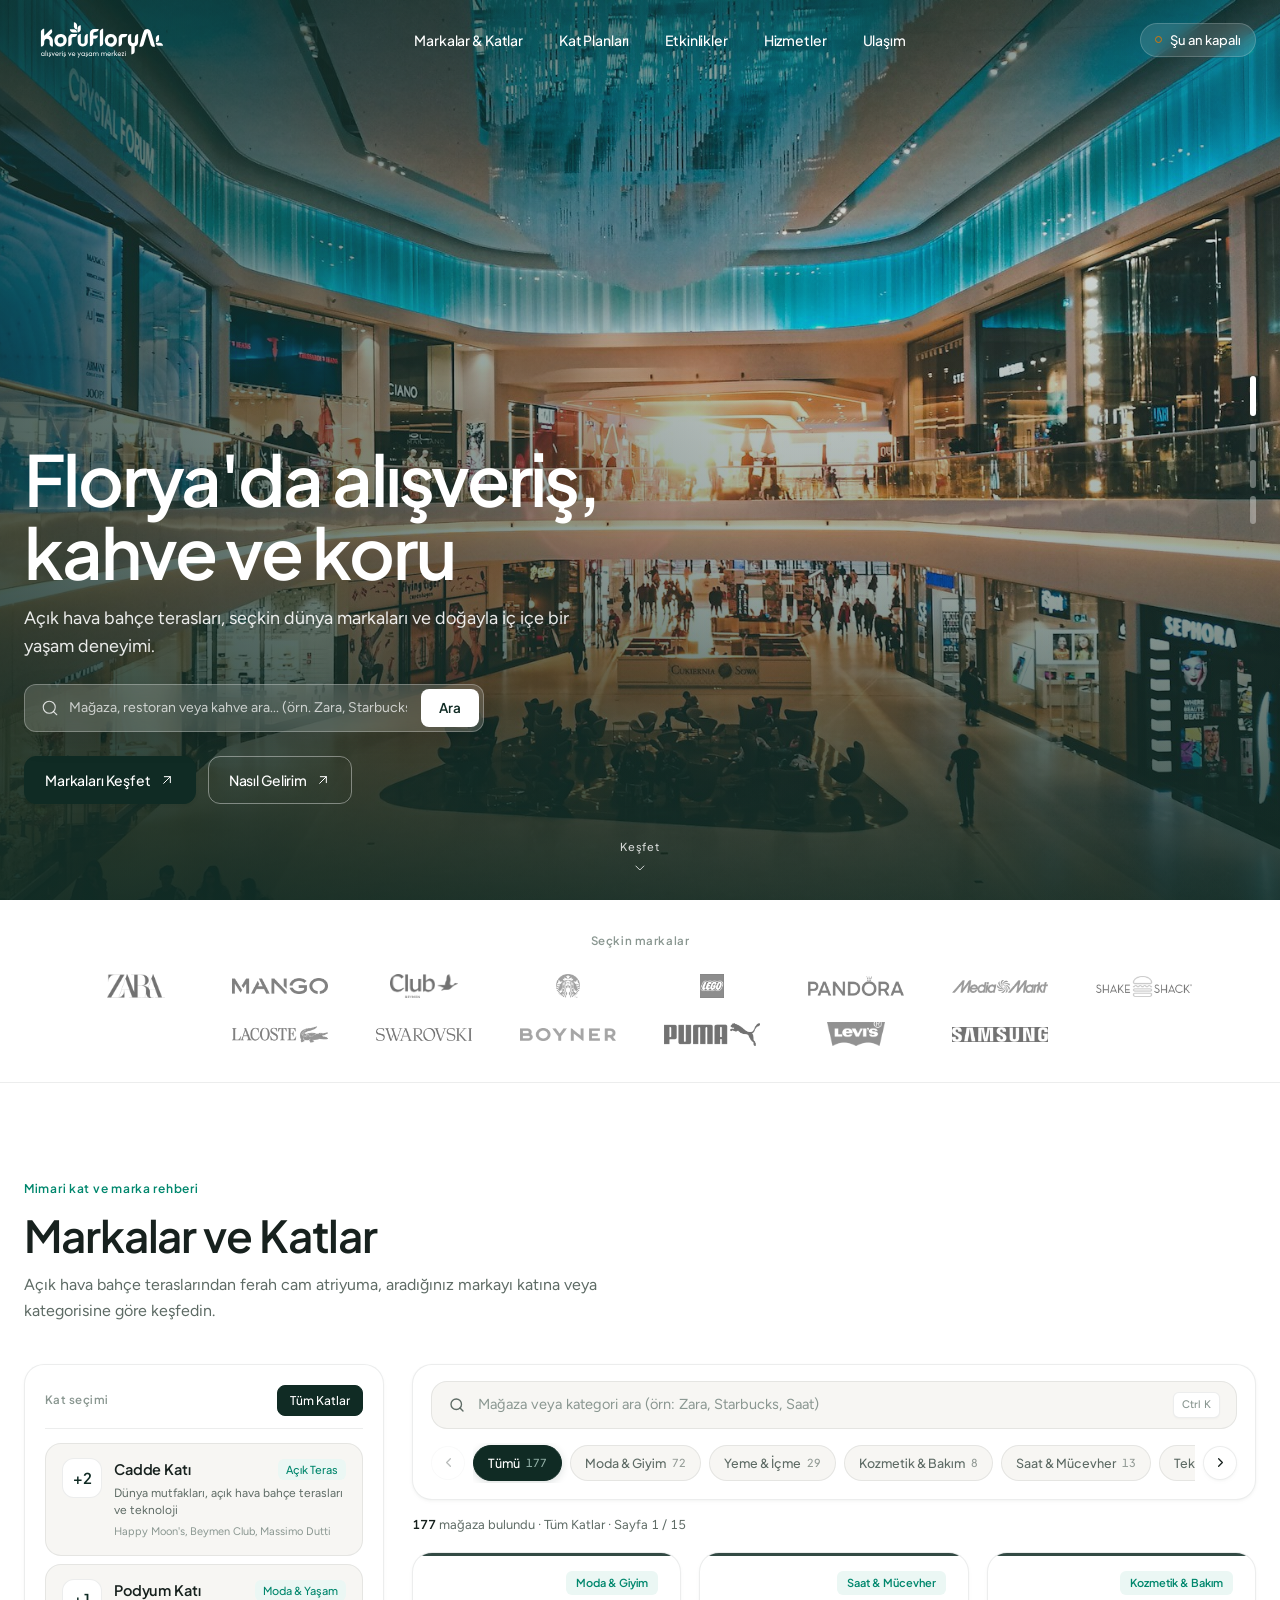
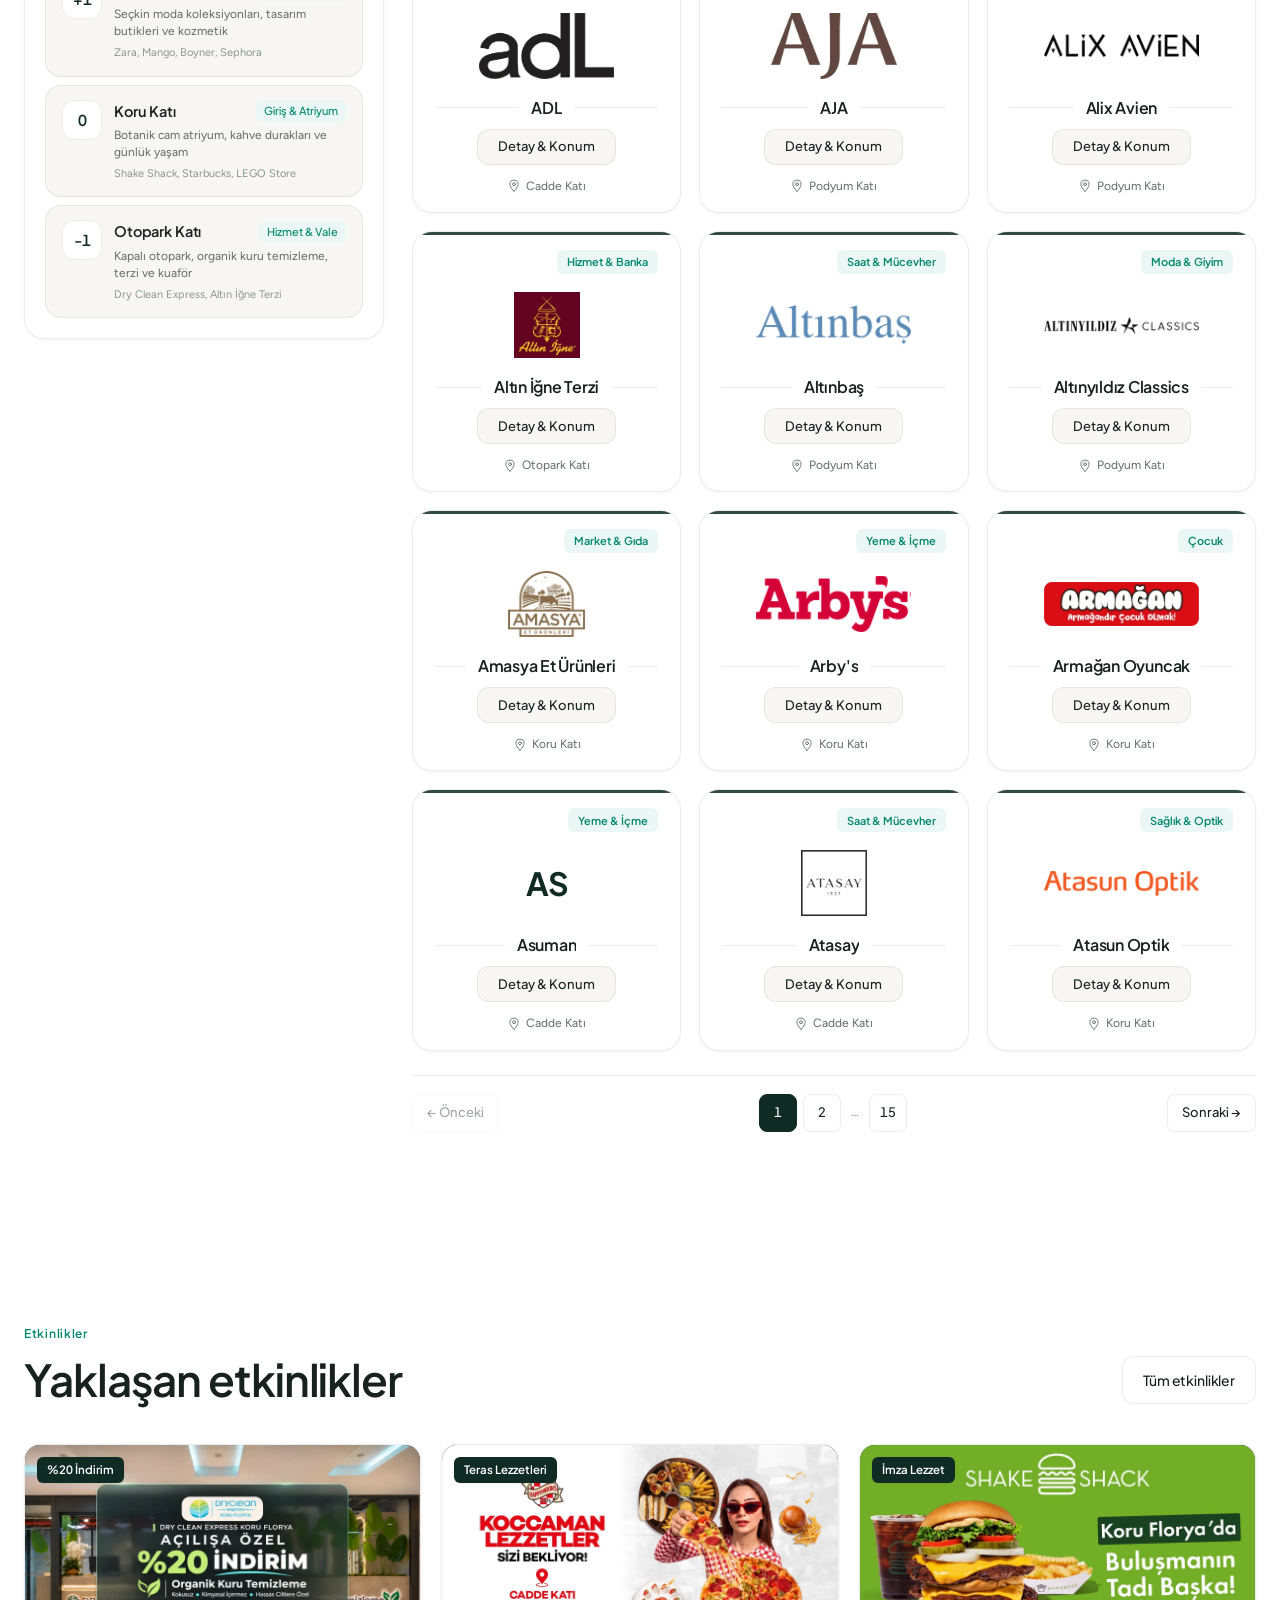
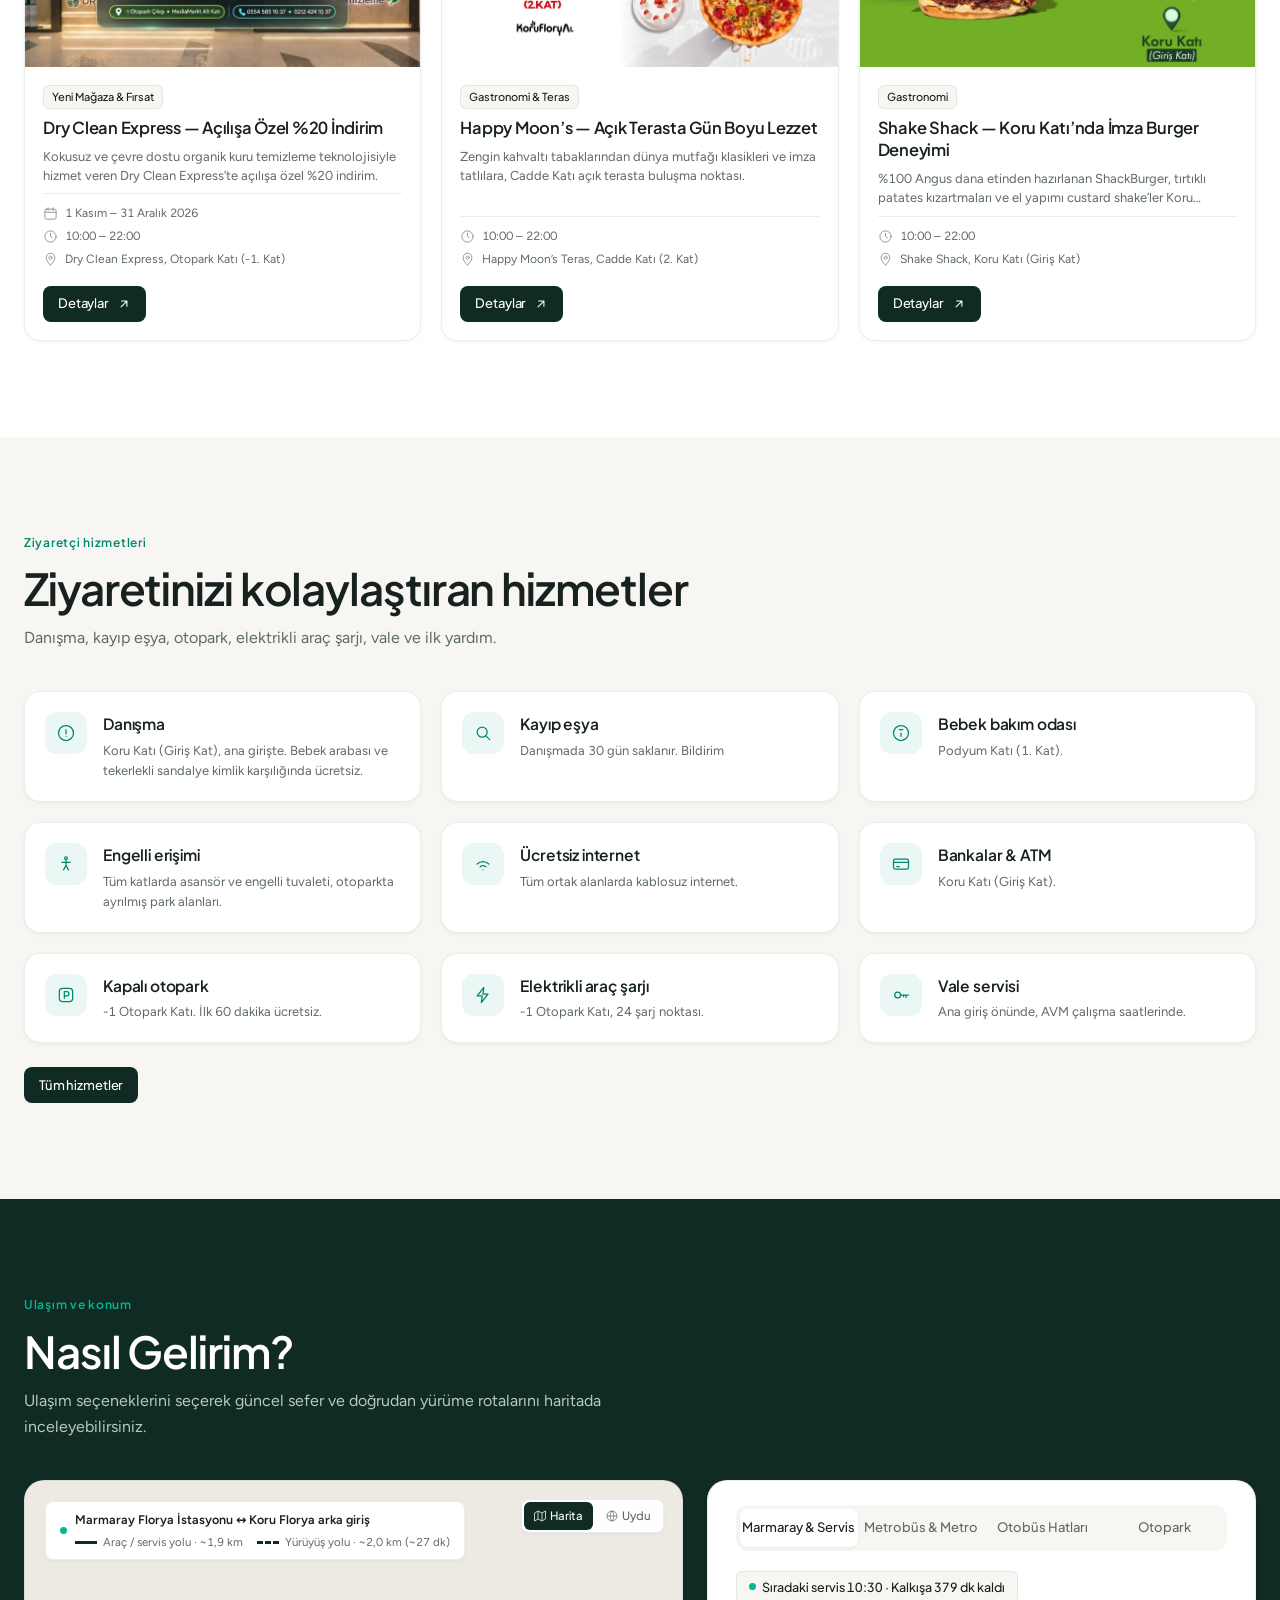
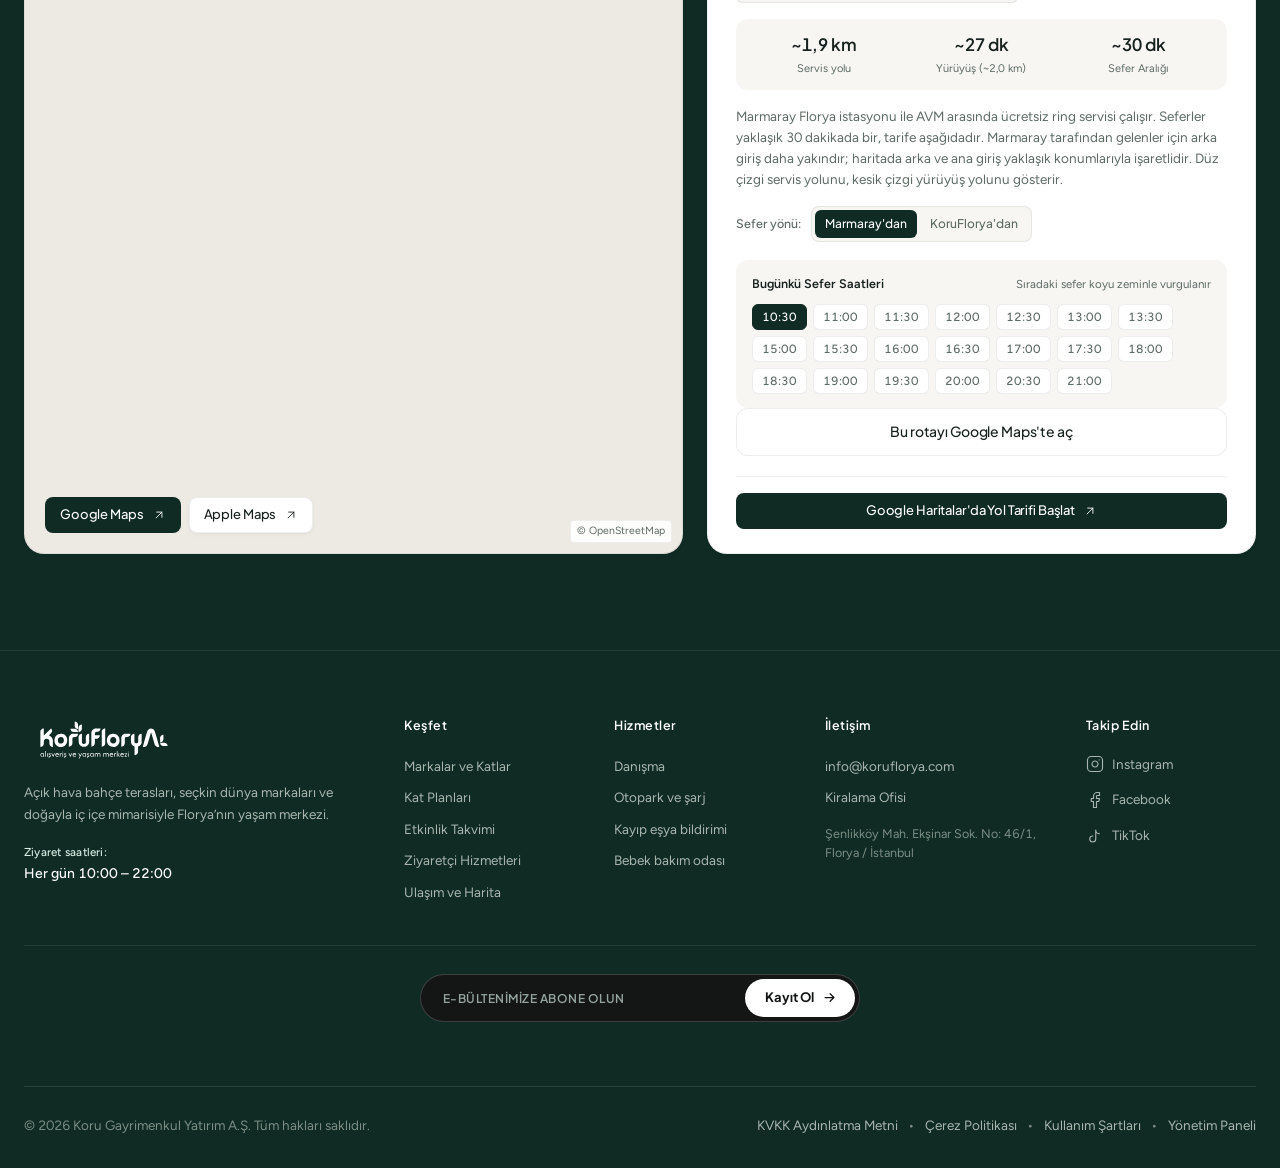
==== commit 0193de26: "feat(hero): bundle local atrium photo for instant hero render without network wait" ====
--- a/index.html
+++ b/index.html
@@ -36,7 +36,11 @@
 <main id="main">
 <!-- 1. HERO SECTION -->
 <section class="hero" id="top" aria-label="Koru Florya Giriş">
-  <div id="slides"></div>
+  <div id="slides">
+    <div class="slide on">
+      <img src="assets/hero/hero-atrium-default.jpg" alt="Koru Florya iç mekânı ve mimari atrium" width="2000" height="1125" fetchpriority="high" decoding="sync" />
+    </div>
+  </div>
   <span class="hero-end" id="heroEnd" aria-hidden="true"></span>
   <div class="dots" id="dots" role="group" aria-label="Slayt seç"></div>
   <div class="hero-in">
--- a/assets/css/site.css
+++ b/assets/css/site.css
@@ -447,9 +447,92 @@
 #ulasim .lead{color:#B4C9C0}
 
 /* ========================================================
-   11. FOOTER – ARCHITECTURAL
-   ======================================================== */
-footer{background:var(--brand-dark);color:#A8B5AF;padding:80px 0 32px}
+   11. FOOTER – ARCHITECTURAL & KANYON-STYLE E-BÜLTEN
+   ======================================================== */
+footer{background:var(--brand-dark);color:#A8B5AF;padding:64px 0 32px;border-top:1px solid rgba(255,255,255,.08)}
+
+/* Kanyon-Style Compact E-Bülten Capsule */
+.nl-kanyon-wrap{
+  display:flex;
+  flex-direction:column;
+  align-items:center;
+  justify-content:center;
+  gap:10px;
+  margin-top:36px;
+  padding-top:28px;
+  border-top:1px solid rgba(255,255,255,.08);
+}
+.nl-capsule{
+  display:inline-flex;
+  align-items:center;
+  background:#141615;
+  border:1px solid rgba(255,255,255,.18);
+  border-radius:999px;
+  padding:4px 4px 4px 22px;
+  width:100%;
+  max-width:440px;
+  transition:border-color .18s var(--ease),box-shadow .18s var(--ease);
+}
+.nl-capsule:focus-within{
+  border-color:rgba(255,255,255,.45);
+  box-shadow:0 0 0 3px rgba(0,185,149,.15);
+}
+.nl-capsule input{
+  flex:1;
+  min-width:0;
+  border:0;
+  background:transparent;
+  outline:none;
+  color:#fff;
+  font-family:var(--font-h);
+  font-size:12.5px;
+  font-weight:600;
+  letter-spacing:.04em;
+  padding:0;
+}
+.nl-capsule input::placeholder{
+  color:#94A39D;
+  font-family:var(--font-h);
+  font-size:12px;
+  font-weight:600;
+  letter-spacing:.04em;
+  text-transform:uppercase;
+}
+.nl-capsule-btn{
+  height:38px;
+  padding:0 18px 0 20px;
+  border-radius:999px;
+  border:0;
+  background:#fff;
+  color:#111413;
+  font-family:var(--font-h);
+  font-size:13px;
+  font-weight:700;
+  display:inline-flex;
+  align-items:center;
+  gap:8px;
+  cursor:pointer;
+  white-space:nowrap;
+  flex:none;
+  transition:transform .14s var(--ease),background-color .14s var(--ease),color .14s var(--ease);
+}
+.nl-capsule-btn:hover{
+  background:#E5ECE8;
+  transform:translateX(1px);
+}
+.nl-capsule-btn svg{
+  transition:transform .14s var(--ease);
+}
+.nl-capsule-btn:hover svg{
+  transform:translateX(2px);
+}
+.nl-msg{
+  font-family:var(--font-h);
+  font-size:12px;
+  font-weight:600;
+  color:#4CE0B8;
+}
+
 .foot{display:grid;grid-template-columns:2fr 1fr 1fr 1.3fr 1fr;gap:40px}
 .foot-brand-col .brand{width:160px;height:50px;margin-bottom:16px}
 .foot-desc{font-size:13.5px;line-height:22px;color:#A8B5AF;max-width:24rem}
@@ -795,8 +878,12 @@
   .map-actions .btn{width:100%;justify-content:center;padding:0 8px;font-size:11.5px;height:36px}
   .map-attr{display:none}
 
-  /* Redesigned Compact Architectural Mobile Footer */
-  footer{padding:36px 0 calc(104px + env(safe-area-inset-bottom))!important}
+  /* Redesigned Compact Architectural Mobile Footer & E-Bülten */
+  footer{padding:32px 0 calc(104px + env(safe-area-inset-bottom))!important}
+  .nl-kanyon-wrap{margin-top:24px;padding-top:20px}
+  .nl-capsule{max-width:100%;padding:3px 3px 3px 18px}
+  .nl-capsule input{font-size:11.5px}
+  .nl-capsule-btn{height:36px;padding:0 14px;font-size:12px}
   .foot{grid-template-columns:1fr 1fr;gap:20px 14px}
   .foot-brand-col{grid-column:1/-1;background:rgba(255,255,255,.04);border:1px solid rgba(255,255,255,.08);border-radius:16px;padding:16px;margin-bottom:4px}
   .foot-brand-col .brand{width:136px;height:42px;margin-bottom:10px}
